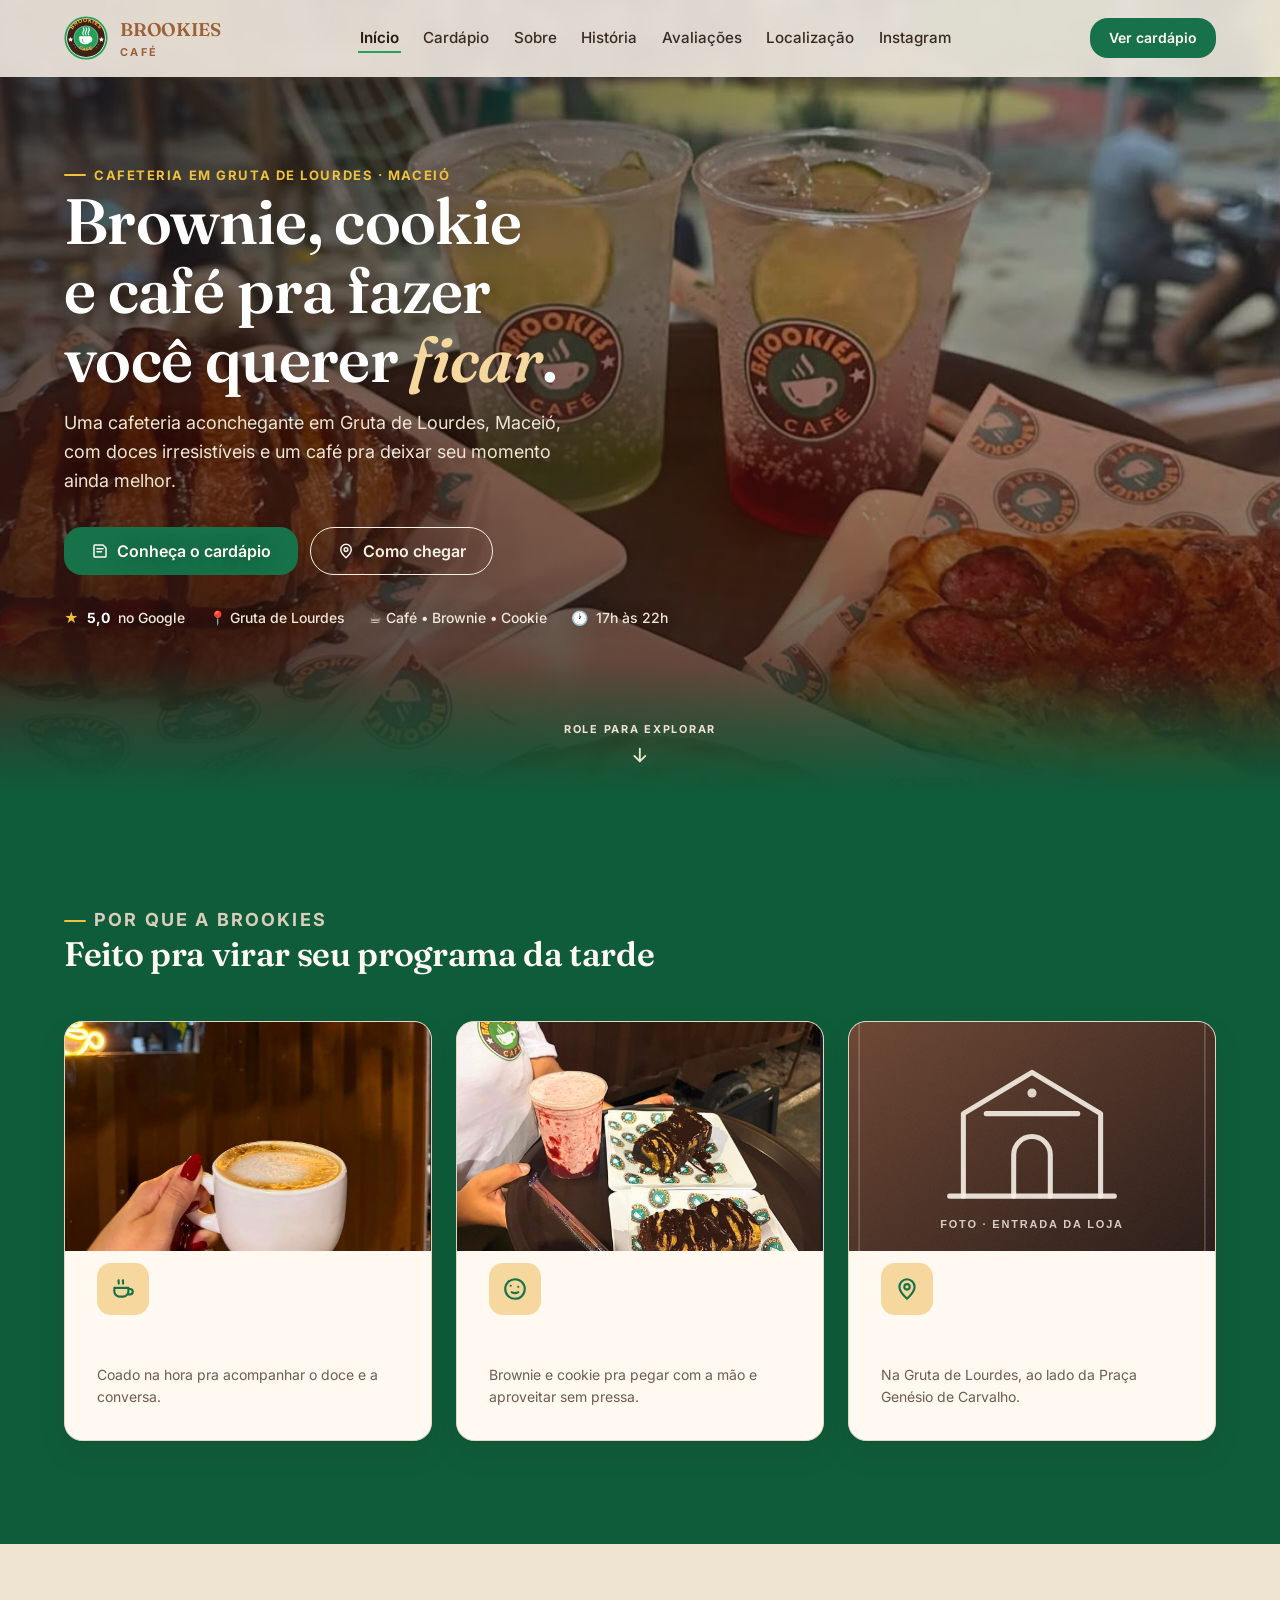
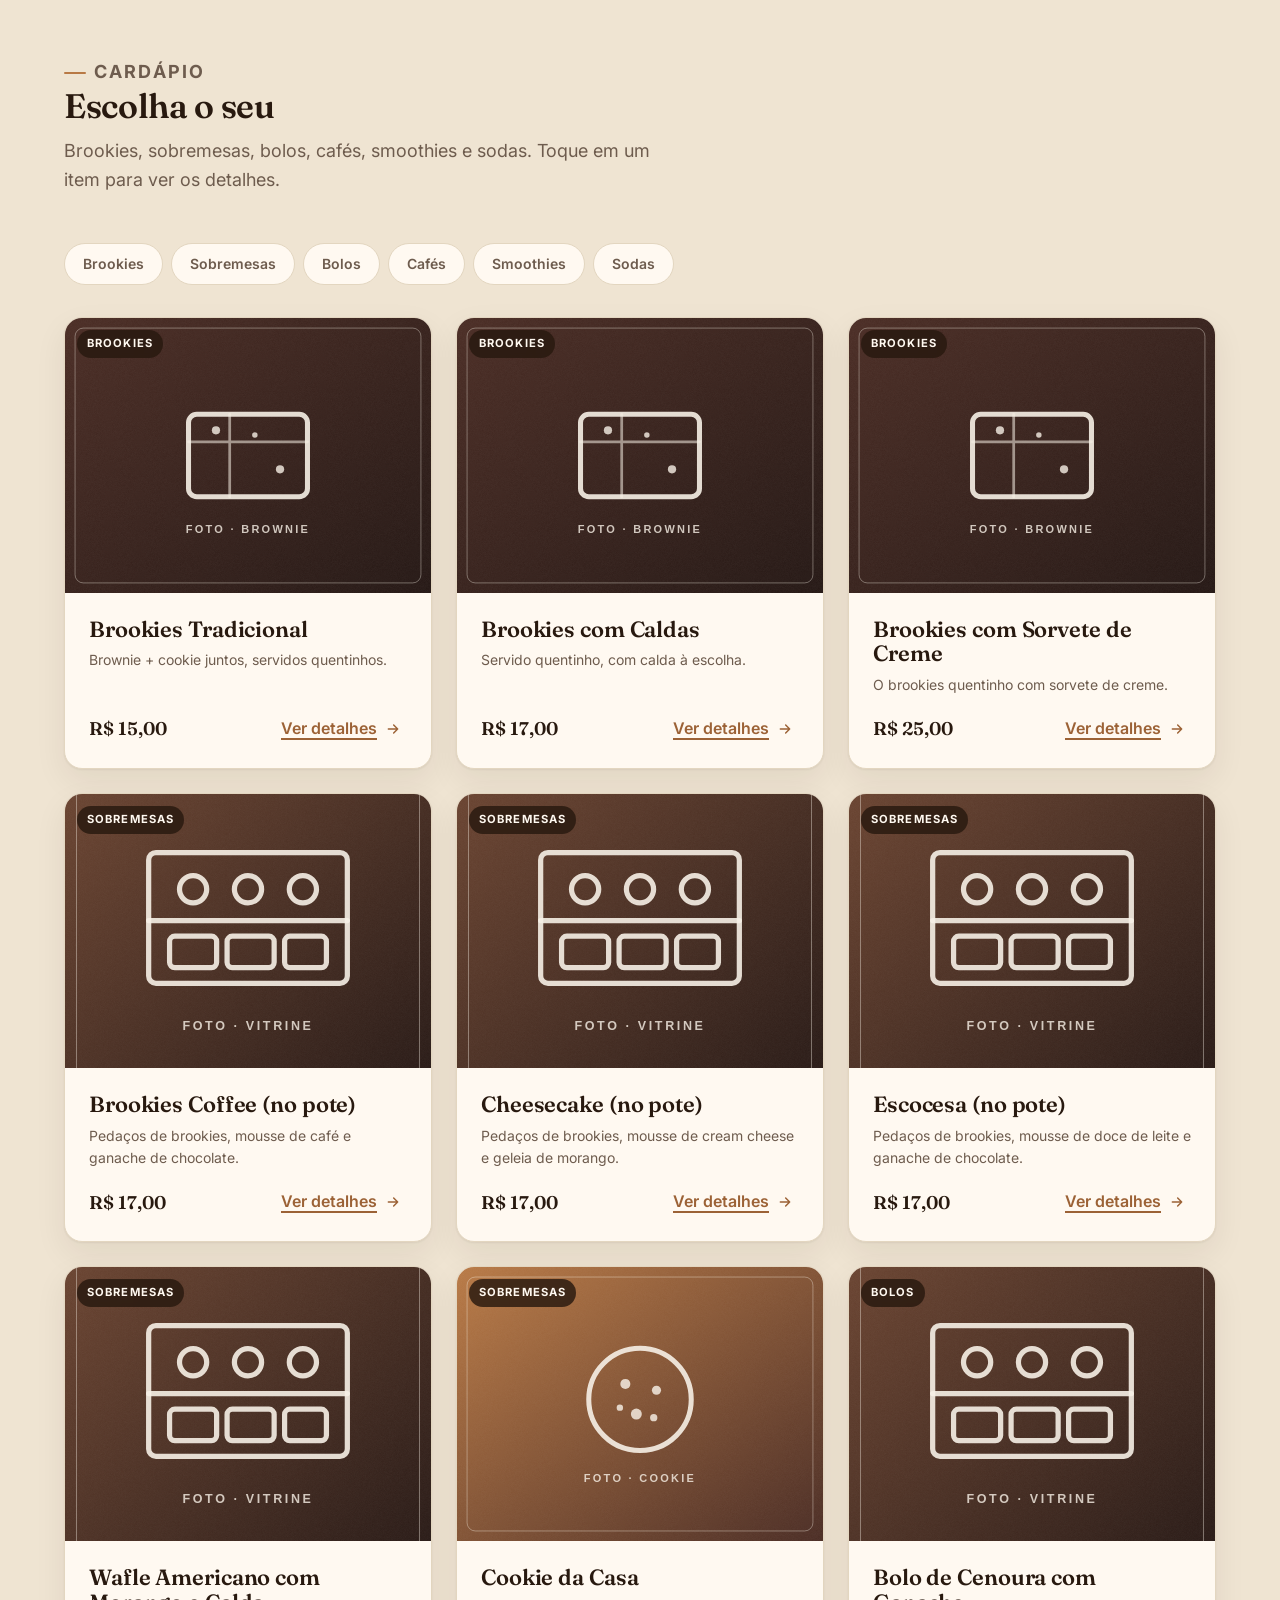
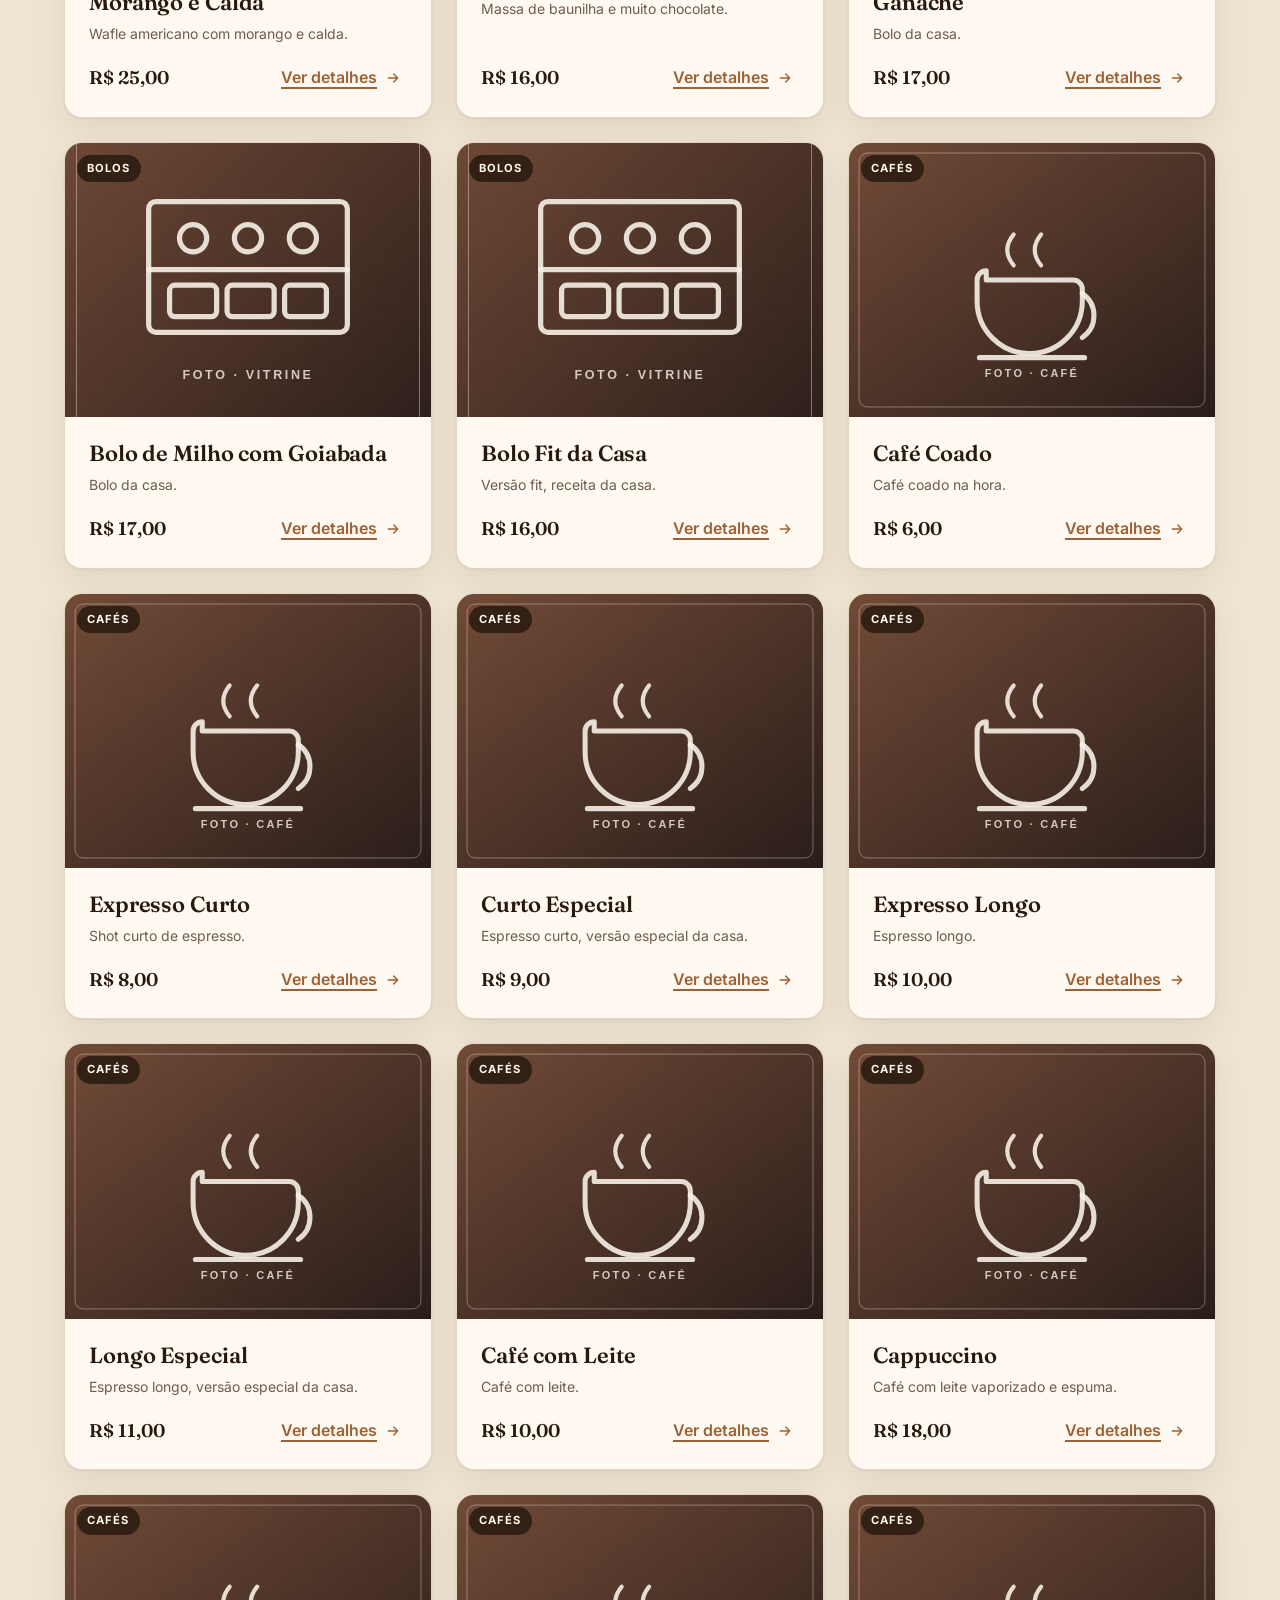
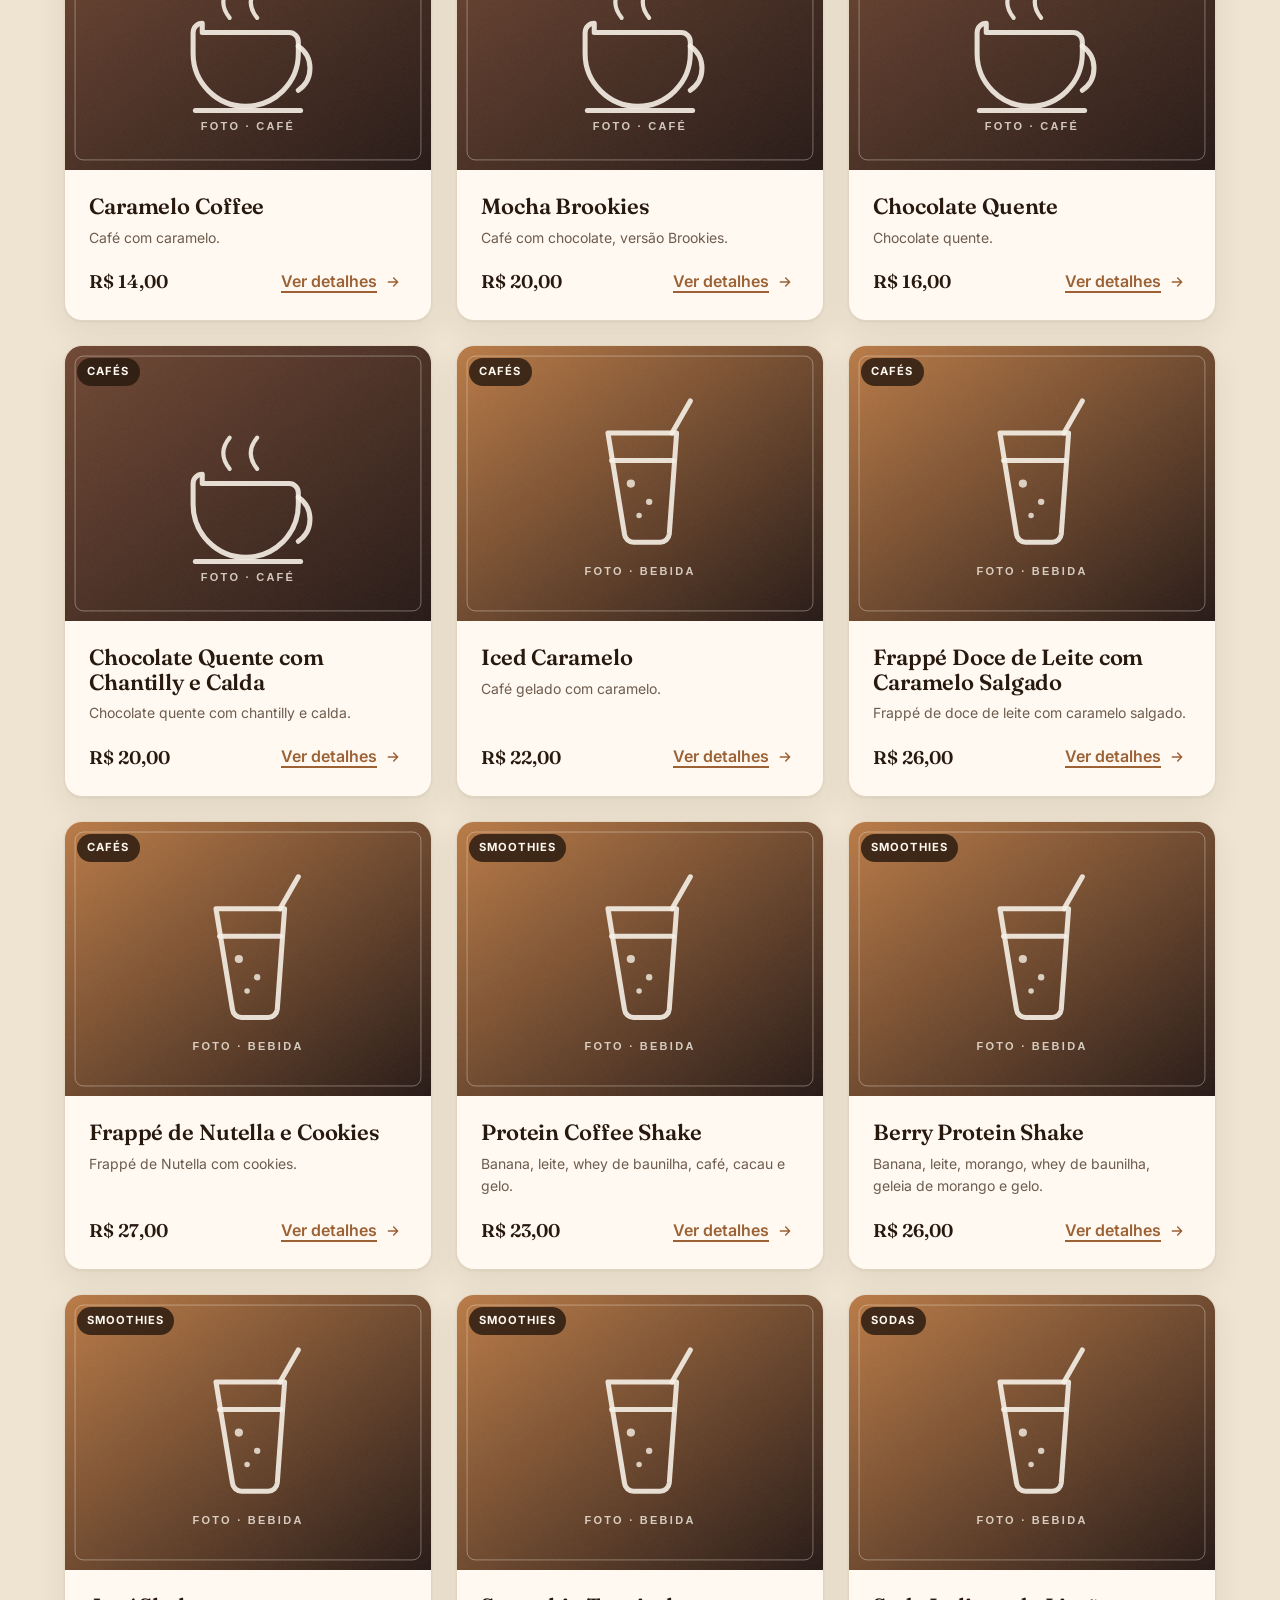
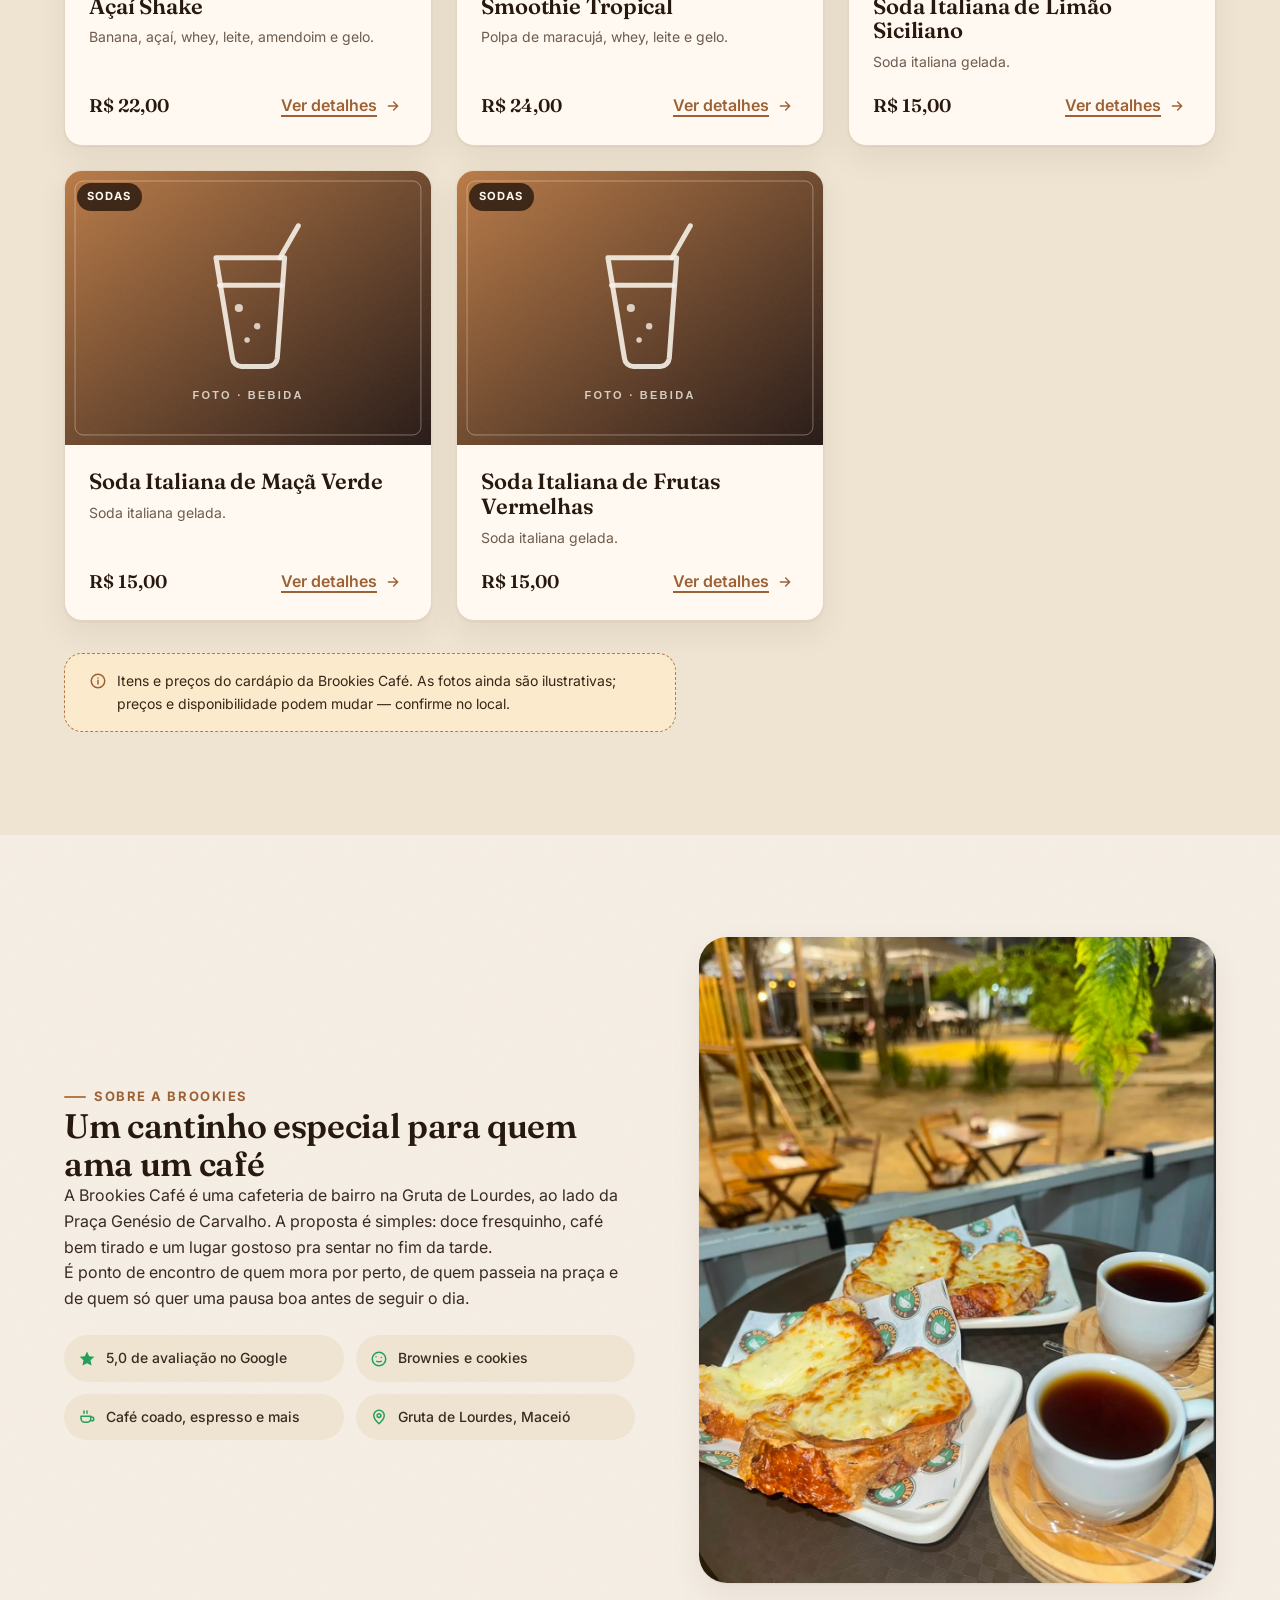
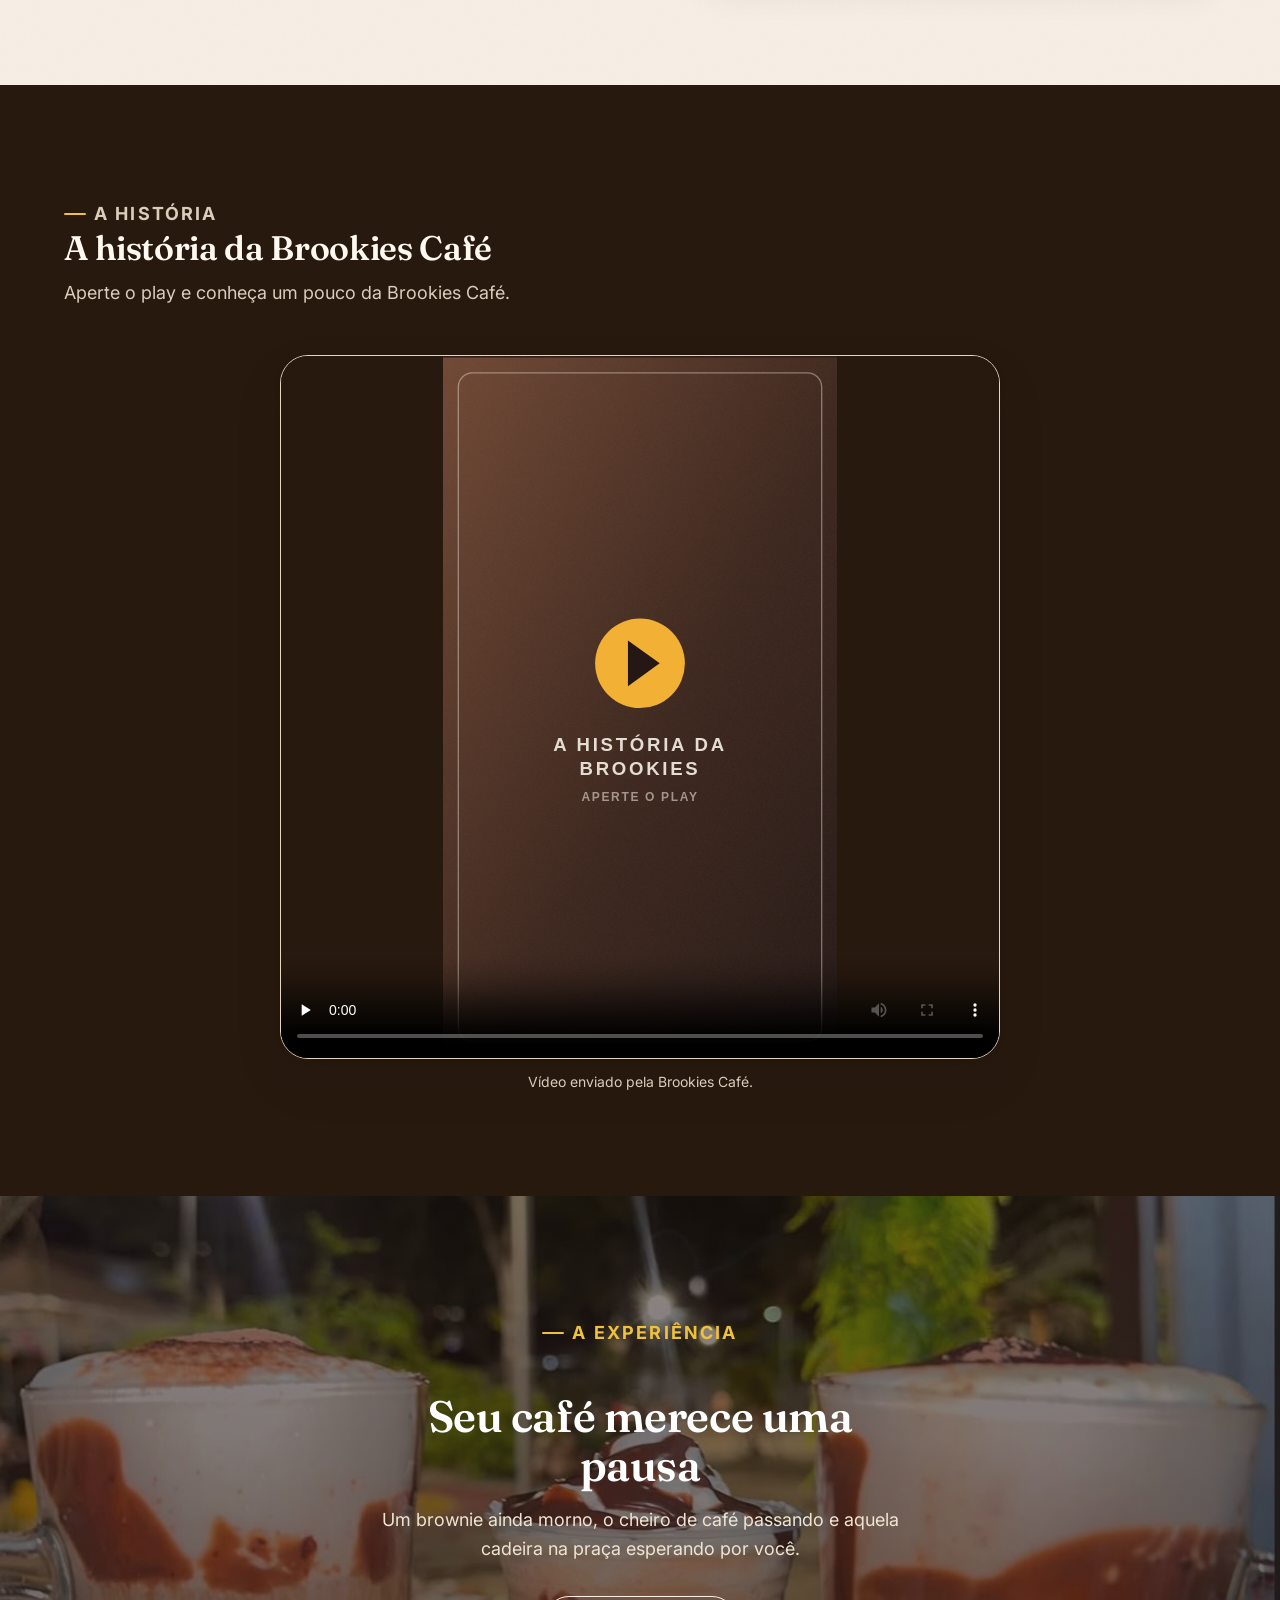
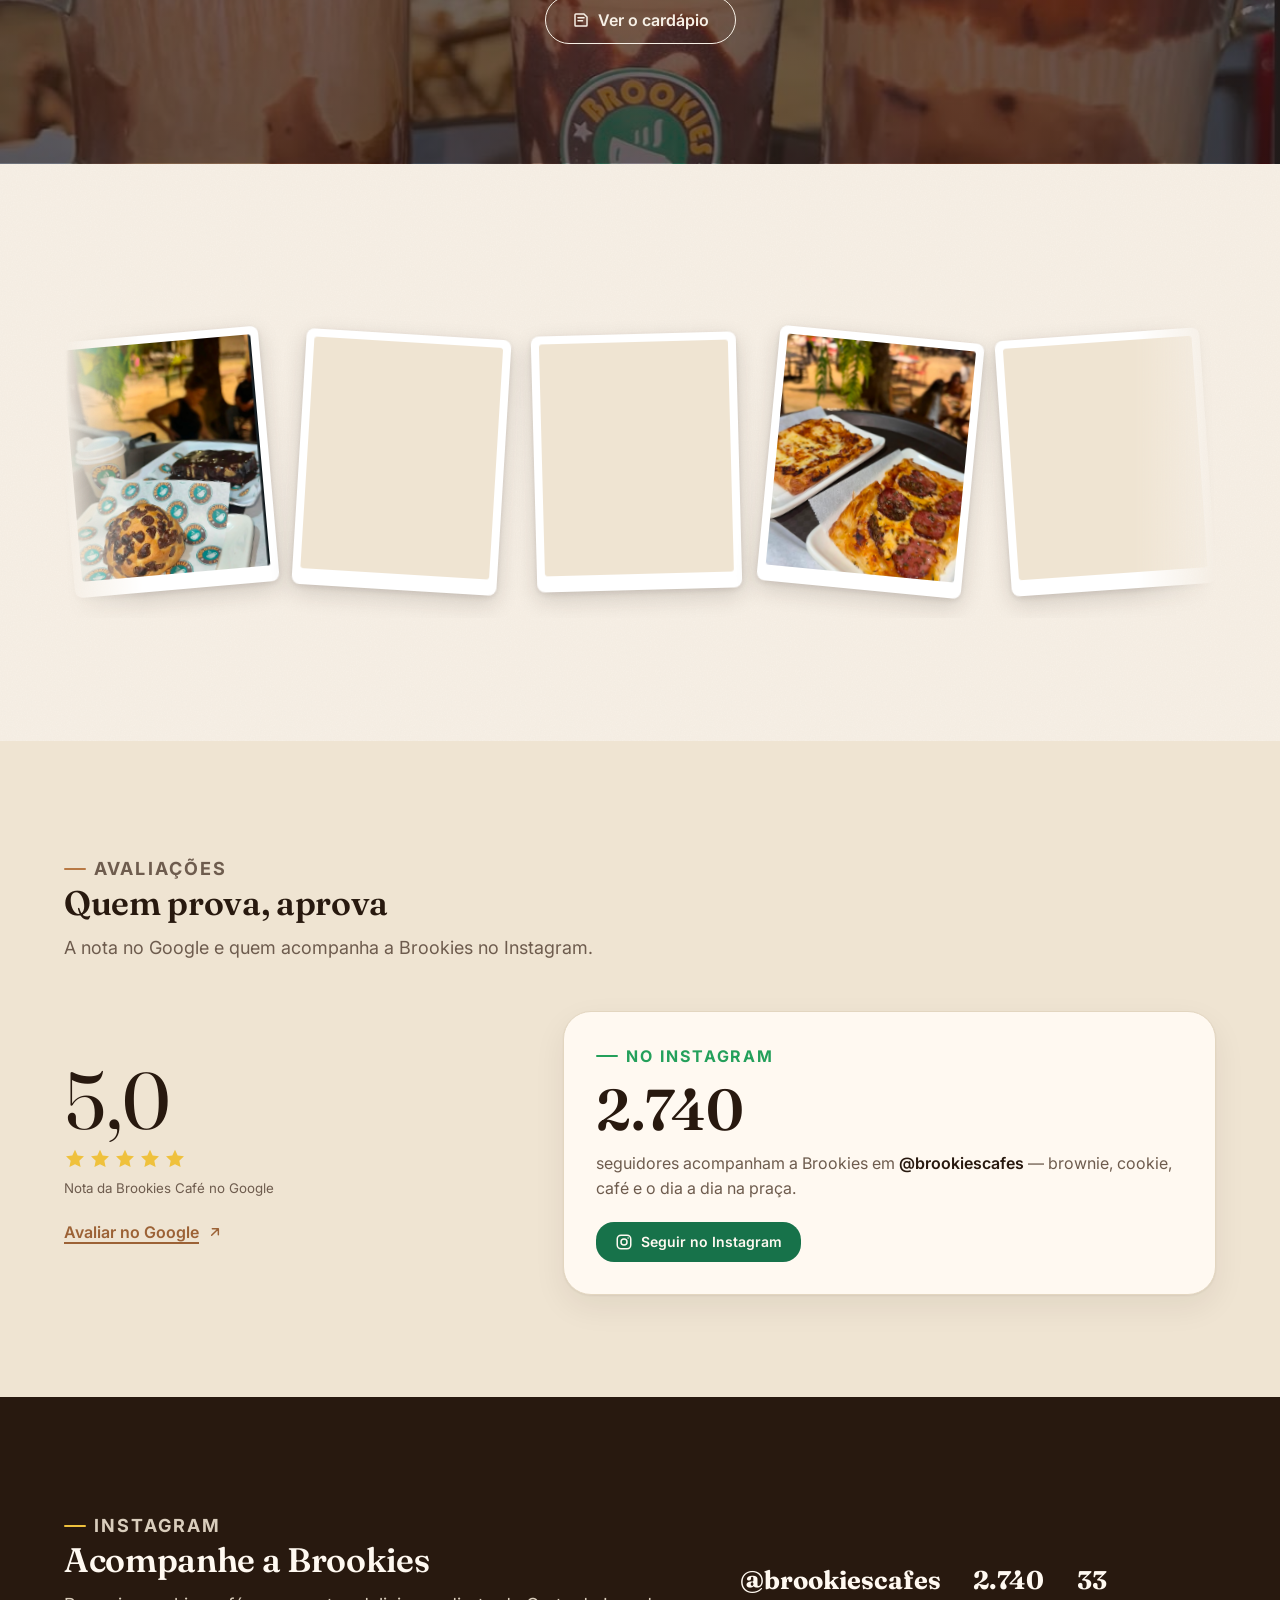
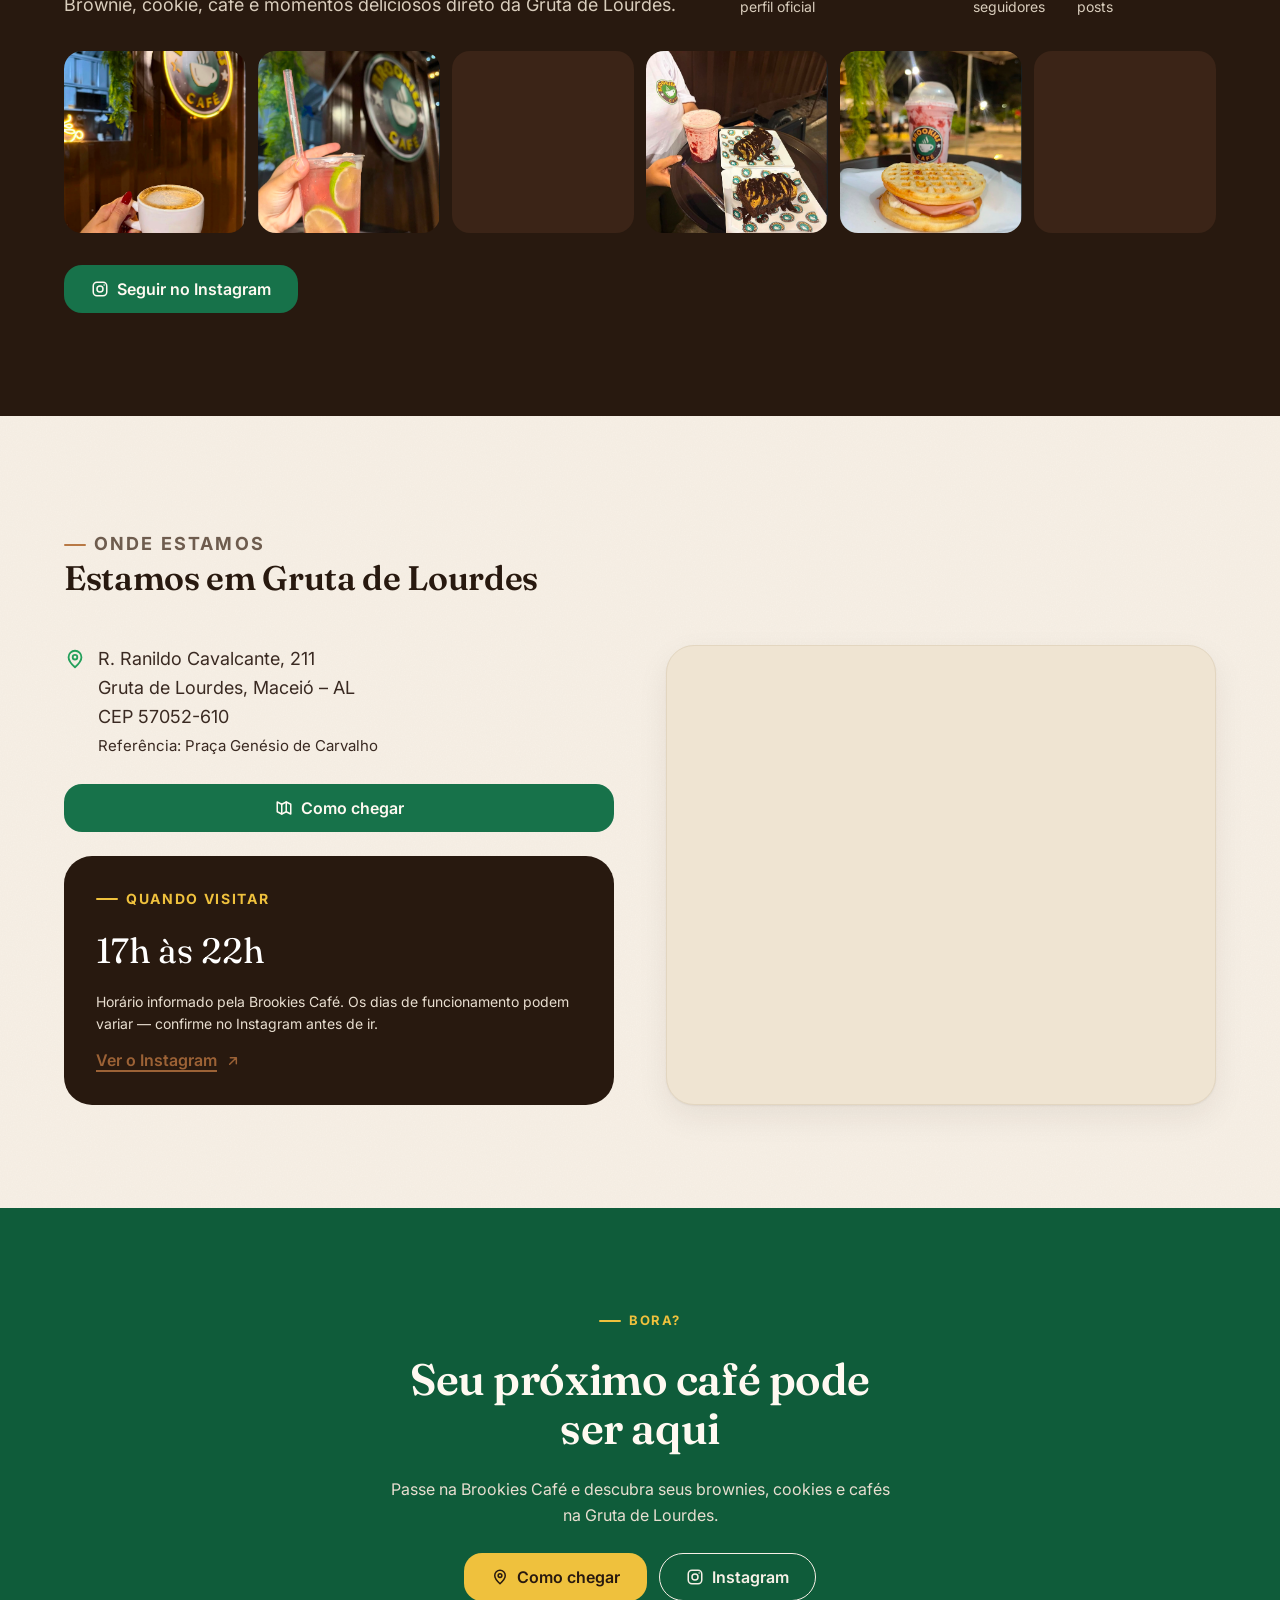
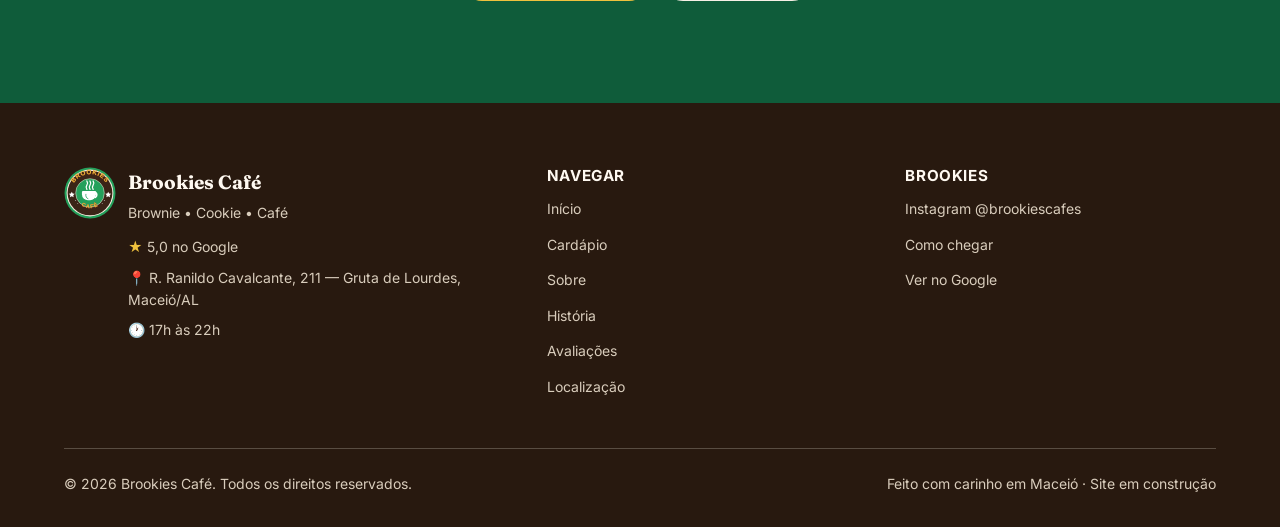
==== index.html @ 429ea9b0 "Site institucional da Brookies Café (one-page) Site estático em HTML/CSS/JS puro: hero em vídeo, car" ====
<!DOCTYPE html>
<html lang="pt-BR">
<head>
<meta charset="UTF-8">
<meta name="viewport" content="width=device-width, initial-scale=1">
<title>Brookies Café | Brownie, Cookie e Café em Maceió</title>
<meta name="description" content="Conheça a Brookies Café, em Gruta de Lourdes, Maceió. Brownies, cookies e cafés para deixar seu momento ainda mais especial.">
<meta name="theme-color" content="#F7F0E6">
<!-- TODO: ajustar canonical, og:image, twitter:image e as URLs do JSON-LD para o domínio final quando ele existir. -->
<link rel="canonical" href="https://brookiescafe.com.br/">
<link rel="icon" href="favicon.svg" type="image/svg+xml">
<link rel="apple-touch-icon" href="favicon.svg">

<meta property="og:type" content="business.business">
<meta property="og:title" content="Brookies Café | Brownie, Cookie e Café em Maceió">
<meta property="og:description" content="Uma cafeteria aconchegante em Gruta de Lourdes, Maceió. Brownies, cookies e cafés artesanais das 17h às 22h.">
<meta property="og:locale" content="pt_BR">
<meta property="og:image" content="assets/img/og.svg">
<meta name="twitter:card" content="summary_large_image">
<meta name="twitter:title" content="Brookies Café | Brownie, Cookie e Café em Maceió">
<meta name="twitter:description" content="Cafeteria aconchegante em Gruta de Lourdes, Maceió. Brownies, cookies e cafés das 17h às 22h.">
<meta name="twitter:image" content="assets/img/og.svg">

<link rel="preconnect" href="https://fonts.googleapis.com">
<link rel="preconnect" href="https://fonts.gstatic.com" crossorigin>
<link rel="stylesheet" href="https://fonts.googleapis.com/css2?family=Fraunces:ital,opsz,wght@0,9..144,400;0,9..144,500;0,9..144,600;1,9..144,500&family=Inter:wght@400;500;600;700&display=swap">
<link rel="preload" as="image" href="assets/img/fotos/foto-25.jpg" fetchpriority="high">
<link rel="stylesheet" href="assets/css/styles.css">

<script type="application/ld+json">
{
  "@context": "https://schema.org",
  "@type": "CafeOrCoffeeShop",
  "name": "Brookies Café",
  "description": "Cafeteria em Gruta de Lourdes, Maceió, especializada em brownies, cookies e café.",
  "image": "https://brookiescafe.com.br/assets/img/og.svg",
  "servesCuisine": ["Café", "Sobremesas", "Brownie", "Cookie"],
  "priceRange": "R$ 6–27",
  "address": {
    "@type": "PostalAddress",
    "streetAddress": "R. Ranildo Cavalcante, 211",
    "addressLocality": "Maceió",
    "addressRegion": "AL",
    "postalCode": "57052-610",
    "addressCountry": "BR"
  },
  "areaServed": "Gruta de Lourdes, Maceió - AL",
  "sameAs": ["https://www.instagram.com/brookiescafes/"],
  "hasMenu": "https://brookiescafe.com.br/#cardapio"
}
</script>

<script src="assets/js/data.js" defer></script>
<script src="assets/js/main.js" defer></script>
</head>
<body>
<a class="skip-link" href="#conteudo">Pular para o conteúdo</a>

<header class="site-header">
  <div class="container header-inner">
    <a class="brand" href="#inicio" aria-label="Brookies Café — início">
      <img src="assets/img/logo.svg" alt="" width="44" height="44">
      <span class="brand-text"><b>Brookies</b><span>Café</span></span>
    </a>

    <nav class="nav" id="primary-nav" aria-label="Navegação principal">
      <ul class="nav__list">
        <li><a class="nav__link is-active" href="#inicio">Início</a></li>
        <li><a class="nav__link" href="#cardapio">Cardápio</a></li>
        <li><a class="nav__link" href="#sobre">Sobre</a></li>
        <li><a class="nav__link" href="#historia">História</a></li>
        <li><a class="nav__link" href="#avaliacoes">Avaliações</a></li>
        <li><a class="nav__link" href="#localizacao">Localização</a></li>
        <li><a class="nav__link" href="https://www.instagram.com/brookiescafes/" target="_blank" rel="noopener" data-href="instagram">Instagram</a></li>
      </ul>
    </nav>

    <div class="header-actions">
      <a class="btn btn--primary btn--sm" href="#cardapio">Ver cardápio</a>
      <button class="nav-toggle" type="button" aria-expanded="false" aria-controls="primary-nav" aria-label="Abrir menu">
        <svg class="icon-open" viewBox="0 0 24 24" fill="none" stroke="currentColor" stroke-width="2.2" stroke-linecap="round" aria-hidden="true"><path d="M3 6h18M3 12h18M3 18h18"/></svg>
        <svg class="icon-close" viewBox="0 0 24 24" fill="none" stroke="currentColor" stroke-width="2.2" stroke-linecap="round" aria-hidden="true"><path d="M6 6l12 12M18 6L6 18"/></svg>
      </button>
    </div>
  </div>
</header>

<main id="conteudo">

  <!-- ================= HERO (vídeo de abertura) ================= -->
  <section class="hero" id="inicio" aria-labelledby="hero-title">
    <div class="hero__bg">
      <!-- Vídeo apenas decorativo. Poster/fallback = foto real; se o vídeo não tocar, fica o poster + o fundo do .hero__bg. -->
      <video class="hero__video" autoplay muted loop playsinline preload="metadata"
             poster="assets/img/fotos/foto-25.jpg" aria-hidden="true" tabindex="-1">
        <source src="assets/video/hero-brookies.mp4" type="video/mp4">
      </video>
      <div class="hero__overlay" aria-hidden="true"></div>
    </div>

    <div class="container hero__inner">
      <div class="hero__content">
        <p class="eyebrow reveal">Cafeteria em Gruta de Lourdes · Maceió</p>
        <h1 class="hero__title reveal" id="hero-title">Brownie, cookie e café pra fazer você querer <span class="u-serif-italic">ficar</span>.</h1>
        <p class="hero__lead reveal">Uma cafeteria aconchegante em Gruta de Lourdes, Maceió, com doces irresistíveis e um café pra deixar seu momento ainda melhor.</p>
        <div class="hero__cta reveal">
          <a class="btn btn--primary" href="#cardapio">
            <svg viewBox="0 0 24 24" fill="none" stroke="currentColor" stroke-width="2" stroke-linecap="round" stroke-linejoin="round" aria-hidden="true"><path d="M4 19V5a1 1 0 0 1 1-1h11l4 4v11a1 1 0 0 1-1 1H5a1 1 0 0 1-1-1Z"/><path d="M8 9h8M8 13h6"/></svg>
            Conheça o cardápio
          </a>
          <a class="btn btn--ghost-light" href="#localizacao" data-href="maps-dir">
            <svg viewBox="0 0 24 24" fill="none" stroke="currentColor" stroke-width="2" stroke-linecap="round" stroke-linejoin="round" aria-hidden="true"><path d="M12 21s-7-6.3-7-11a7 7 0 0 1 14 0c0 4.7-7 11-7 11Z"/><circle cx="12" cy="10" r="2.5"/></svg>
            Como chegar
          </a>
        </div>
        <ul class="facts reveal">
          <li><span class="star" aria-hidden="true">★</span> <b>5,0</b> no Google</li>
          <li>📍 Gruta de Lourdes</li>
          <li>☕ Café • Brownie • Cookie</li>
          <li>🕐 <span data-fill="horario">17h às 22h</span></li>
        </ul>
      </div>
    </div>

    <a class="hero__scroll" href="#por-que" aria-label="Rolar para explorar o site">
      <span>Role para explorar</span>
      <svg viewBox="0 0 24 24" fill="none" stroke="currentColor" stroke-width="2" stroke-linecap="round" stroke-linejoin="round" aria-hidden="true"><path d="M12 5v14M6 13l6 6 6-6"/></svg>
    </a>
  </section>

  <!-- ================= POR QUE A BROOKIES ================= -->
  <section class="section section--verde" id="por-que" aria-labelledby="porque-title">
    <div class="container">
      <div class="section-head">
        <p class="eyebrow">Por que a Brookies</p>
        <h2 id="porque-title">Feito pra virar seu programa da tarde</h2>
      </div>
      <ul class="feature-trio">
        <li class="feature-card reveal">
          <div class="feature-card__media">
            <img src="assets/img/fotos/foto-01.jpg" alt="Cappuccino recém-tirado da Brookies Café" width="1170" height="1534" loading="lazy" decoding="async" style="object-position: center 82%">
          </div>
          <span class="feature-card__icon" aria-hidden="true">
            <svg viewBox="0 0 24 24" fill="none" stroke="currentColor" stroke-width="2" stroke-linecap="round" stroke-linejoin="round"><path d="M4 11h13v3a5 5 0 0 1-5 5H9a5 5 0 0 1-5-5Z"/><path d="M17 12h1.5a2.5 2.5 0 0 1 0 5H17M8 4c-.5 1 .5 2 0 3M12 4c-.5 1 .5 2 0 3"/></svg>
          </span>
          <h3>Café fresquinho</h3>
          <p>Coado na hora pra acompanhar o doce e a conversa.</p>
        </li>
        <li class="feature-card reveal">
          <div class="feature-card__media">
            <img src="assets/img/fotos/foto-06.jpg" alt="Fatias de brownie com calda de chocolate da Brookies Café" width="1170" height="1556" loading="lazy" decoding="async">
          </div>
          <span class="feature-card__icon" aria-hidden="true">
            <svg viewBox="0 0 24 24" fill="none" stroke="currentColor" stroke-width="2" stroke-linecap="round" stroke-linejoin="round"><circle cx="12" cy="12" r="9"/><path d="M8 9h.01M15 10h.01M9 15c1 1 5 1 6 0"/></svg>
          </span>
          <h3>Doce artesanal</h3>
          <p>Brownie e cookie pra pegar com a mão e aproveitar sem pressa.</p>
        </li>
        <li class="feature-card reveal">
          <div class="feature-card__media">
            <!-- TROCAR pela foto real da entrada da loja quando o proprietário enviar -->
            <img src="assets/img/ph-entrada.svg" alt="Entrada da Brookies Café (foto a adicionar)" width="800" height="600" loading="lazy" decoding="async">
          </div>
          <span class="feature-card__icon" aria-hidden="true">
            <svg viewBox="0 0 24 24" fill="none" stroke="currentColor" stroke-width="2" stroke-linecap="round" stroke-linejoin="round"><path d="M12 21s-7-6.3-7-11a7 7 0 0 1 14 0c0 4.7-7 11-7 11Z"/><circle cx="12" cy="10" r="2.5"/></svg>
          </span>
          <h3>Do lado da praça</h3>
          <p>Na Gruta de Lourdes, ao lado da Praça Genésio de Carvalho.</p>
        </li>
      </ul>
    </div>
  </section>

  <!-- ================= CARDÁPIO ================= -->
  <section class="section section--tint" id="cardapio" aria-labelledby="cardapio-title">
    <div class="container">
      <div class="section-head">
        <p class="eyebrow">Cardápio</p>
        <h2 id="cardapio-title">Escolha o seu</h2>
        <p>Brookies, sobremesas, bolos, cafés, smoothies e sodas. Toque em um item para ver os detalhes.</p>
      </div>

      <div class="filters" role="group" aria-label="Filtrar cardápio por categoria">
        <button class="filter" type="button" data-filter="brookies" aria-pressed="false">Brookies</button>
        <button class="filter" type="button" data-filter="sobremesas" aria-pressed="false">Sobremesas</button>
        <button class="filter" type="button" data-filter="bolos" aria-pressed="false">Bolos</button>
        <button class="filter" type="button" data-filter="cafes" aria-pressed="false">Cafés</button>
        <button class="filter" type="button" data-filter="smoothies" aria-pressed="false">Smoothies</button>
        <button class="filter" type="button" data-filter="sodas" aria-pressed="false">Sodas</button>
      </div>

      <div class="card-grid" id="menu-grid"><!-- cards via JS --></div>
      <p class="menu-empty" id="menu-empty" hidden>Nenhum item nesta categoria por enquanto.</p>

      <p class="menu-note">
        <svg viewBox="0 0 24 24" fill="none" stroke="currentColor" stroke-width="2" stroke-linecap="round" aria-hidden="true"><circle cx="12" cy="12" r="9"/><path d="M12 11v5M12 8h.01"/></svg>
        <span>Itens e preços do cardápio da Brookies Café. As fotos ainda são ilustrativas; preços e disponibilidade podem mudar — confirme no local.</span>
      </p>
    </div>
  </section>

  <!-- ================= SOBRE ================= -->
  <section class="section" id="sobre" aria-labelledby="sobre-title">
    <div class="container about">
      <div class="about__text">
        <p class="eyebrow">Sobre a Brookies</p>
        <h2 id="sobre-title">Um cantinho especial para quem ama um café</h2>
        <p>A Brookies Café é uma cafeteria de bairro na Gruta de Lourdes, ao lado da Praça Genésio de Carvalho. A proposta é simples: doce fresquinho, café bem tirado e um lugar gostoso pra sentar no fim da tarde.</p>
        <p>É ponto de encontro de quem mora por perto, de quem passeia na praça e de quem só quer uma pausa boa antes de seguir o dia.</p>
        <ul class="about__highlights">
          <li>
            <svg viewBox="0 0 24 24" fill="currentColor" aria-hidden="true"><path d="M12 2l2.9 6.3 6.9.8-5.1 4.7 1.4 6.8L12 17.8 5.9 20.6l1.4-6.8L2.2 9.1l6.9-.8z"/></svg>
            5,0 de avaliação no Google
          </li>
          <li>
            <svg viewBox="0 0 24 24" fill="none" stroke="currentColor" stroke-width="2" stroke-linecap="round" stroke-linejoin="round" aria-hidden="true"><circle cx="12" cy="12" r="9"/><path d="M8 9h.01M15 10h.01M9 15c1 1 5 1 6 0"/></svg>
            Brownies e cookies
          </li>
          <li>
            <svg viewBox="0 0 24 24" fill="none" stroke="currentColor" stroke-width="2" stroke-linecap="round" stroke-linejoin="round" aria-hidden="true"><path d="M4 11h13v3a5 5 0 0 1-5 5H9a5 5 0 0 1-5-5Z"/><path d="M17 12h1.5a2.5 2.5 0 0 1 0 5H17M8 4c-.5 1 .5 2 0 3M12 4c-.5 1 .5 2 0 3"/></svg>
            Café coado, espresso e mais
          </li>
          <li>
            <svg viewBox="0 0 24 24" fill="none" stroke="currentColor" stroke-width="2" stroke-linecap="round" stroke-linejoin="round" aria-hidden="true"><path d="M12 21s-7-6.3-7-11a7 7 0 0 1 14 0c0 4.7-7 11-7 11Z"/><circle cx="12" cy="10" r="2.5"/></svg>
            Gruta de Lourdes, Maceió
          </li>
        </ul>
      </div>
      <figure class="about__media">
        <img src="assets/img/fotos/foto-18.jpg" alt="Toasts de queijo e cafés na Brookies Café, com a área ao ar livre da Praça Genésio de Carvalho ao fundo" width="1160" height="1600" loading="lazy" decoding="async">
      </figure>
    </div>
  </section>

  <!-- ================= HISTÓRIA ================= -->
  <section class="section section--dark" id="historia" aria-labelledby="historia-title">
    <div class="container">
      <div class="section-head">
        <p class="eyebrow">A história</p>
        <h2 id="historia-title">A história da Brookies Café</h2>
        <p>Aperte o play e conheça um pouco da Brookies Café.</p>
      </div>
      <figure class="video-figure reveal">
        <div class="video-embed">
          <video controls preload="none" playsinline poster="assets/img/ph-historia.svg">
            <source src="assets/video/historia-brookies.mp4" type="video/mp4">
            <p>Seu navegador não consegue reproduzir este vídeo.
              <a href="assets/video/historia-brookies.mp4">Baixe o arquivo</a>.</p>
          </video>
        </div>
        <figcaption>Vídeo enviado pela Brookies Café.</figcaption>
      </figure>
    </div>
  </section>

  <!-- ================= EXPERIÊNCIA ================= -->
  <section id="experiencia" aria-labelledby="exp-title">
    <!-- Faixa full-bleed: foto real da Brookies. Manter o gradiente de overlay >= 45% para o texto branco ler bem. -->
    <div class="fullbleed-band" style="background-image: linear-gradient(180deg, rgba(36,23,20,.5), rgba(36,23,20,.68)), url('assets/img/fotos/foto-05.jpg')">
      <div class="container fullbleed-band__inner">
        <p class="eyebrow">A experiência</p>
        <h2 id="exp-title">Seu café merece uma pausa</h2>
        <p>Um brownie ainda morno, o cheiro de café passando e aquela cadeira na praça esperando por você.</p>
        <a class="btn btn--ghost-light" href="#cardapio">
          <svg viewBox="0 0 24 24" fill="none" stroke="currentColor" stroke-width="2" stroke-linecap="round" stroke-linejoin="round" aria-hidden="true"><path d="M4 19V5a1 1 0 0 1 1-1h11l4 4v11a1 1 0 0 1-1 1H5a1 1 0 0 1-1-1Z"/><path d="M8 9h8M8 13h6"/></svg>
          Ver o cardápio
        </a>
      </div>
    </div>
    <div class="section container">
      <!-- Galeria "fotos espalhadas": faixa em rolagem contínua (marquee) no desktop/tablet.
           No mobile e com prefers-reduced-motion vira tira horizontal com swipe manual.
           O 2º <ul> (cópia decorativa, aria-hidden) é injetado por main.js p/ o loop sem emenda. -->
      <div class="scatter-marquee">
        <div class="scatter-marquee__track">
          <ul class="scatter-gallery" aria-label="Fotos da Brookies Café">
            <li class="scatter-gallery__item" style="--rot:-5deg">
              <img src="assets/img/fotos/foto-12.jpg" alt="Pão com gotas de chocolate, brownie com calda e café da Brookies Café ao entardecer" width="1170" height="1487" loading="lazy" decoding="async">
            </li>
            <li class="scatter-gallery__item" style="--rot:3.5deg">
              <img src="assets/img/fotos/foto-15.jpg" alt="Croissant de frango com catupiry e coxinha crocante da Brookies Café" width="1140" height="1550" loading="lazy" decoding="async">
            </li>
            <li class="scatter-gallery__item" style="--rot:-1.5deg">
              <img src="assets/img/fotos/foto-24.jpg" alt="Waffle recheado, pizza croissant e sodas italianas na mesa da Brookies Café" width="1170" height="1531" loading="lazy" decoding="async">
            </li>
            <li class="scatter-gallery__item" style="--rot:5.5deg">
              <img src="assets/img/fotos/foto-08.jpg" alt="Pães salgados no balcão da Brookies Café, com a praça ao fundo" width="1170" height="1157" loading="lazy" decoding="async">
            </li>
            <li class="scatter-gallery__item" style="--rot:-4deg">
              <img src="assets/img/fotos/foto-13.jpg" alt="Waffle de presunto e queijo com milkshake de morango da Brookies Café" width="1170" height="1522" loading="lazy" decoding="async">
            </li>
            <li class="scatter-gallery__item" style="--rot:4.5deg">
              <img src="assets/img/fotos/foto-02.jpg" alt="Toasts caprese e café dalgona da Brookies Café" width="1170" height="1544" loading="lazy" decoding="async">
            </li>
            <li class="scatter-gallery__item" style="--rot:-3deg">
              <img src="assets/img/fotos/foto-09.jpg" alt="Croissant com calda de chocolate da Brookies Café, com a praça decorada ao fundo" width="1170" height="1529" loading="lazy" decoding="async">
            </li>
            <li class="scatter-gallery__item" style="--rot:2deg">
              <img src="assets/img/fotos/foto-22.jpg" alt="Croissants e milkshakes da Brookies Café numa mesa da praça à noite" width="1170" height="1541" loading="lazy" decoding="async">
            </li>
          </ul>
        </div>
      </div>
    </div>
  </section>

  <!-- ================= AVALIAÇÕES ================= -->
  <section class="section section--tint" id="avaliacoes" aria-labelledby="aval-title">
    <div class="container">
      <div class="section-head">
        <p class="eyebrow">Avaliações</p>
        <h2 id="aval-title">Quem prova, aprova</h2>
        <p>A nota no Google e quem acompanha a Brookies no Instagram.</p>
      </div>
      <div class="reviews">
        <div class="rating-big reveal">
          <span class="num" data-fill="rating">5,0</span>
          <span class="stars" aria-label="5 de 5 estrelas">
            <svg viewBox="0 0 24 24" fill="currentColor" aria-hidden="true"><path d="M12 2l2.9 6.3 6.9.8-5.1 4.7 1.4 6.8L12 17.8 5.9 20.6l1.4-6.8L2.2 9.1l6.9-.8z"/></svg>
            <svg viewBox="0 0 24 24" fill="currentColor" aria-hidden="true"><path d="M12 2l2.9 6.3 6.9.8-5.1 4.7 1.4 6.8L12 17.8 5.9 20.6l1.4-6.8L2.2 9.1l6.9-.8z"/></svg>
            <svg viewBox="0 0 24 24" fill="currentColor" aria-hidden="true"><path d="M12 2l2.9 6.3 6.9.8-5.1 4.7 1.4 6.8L12 17.8 5.9 20.6l1.4-6.8L2.2 9.1l6.9-.8z"/></svg>
            <svg viewBox="0 0 24 24" fill="currentColor" aria-hidden="true"><path d="M12 2l2.9 6.3 6.9.8-5.1 4.7 1.4 6.8L12 17.8 5.9 20.6l1.4-6.8L2.2 9.1l6.9-.8z"/></svg>
            <svg viewBox="0 0 24 24" fill="currentColor" aria-hidden="true"><path d="M12 2l2.9 6.3 6.9.8-5.1 4.7 1.4 6.8L12 17.8 5.9 20.6l1.4-6.8L2.2 9.1l6.9-.8z"/></svg>
          </span>
          <small>Nota da Brookies Café no Google</small>
          <a class="btn-link" href="#localizacao" data-href="maps-search" target="_blank" rel="noopener"><span>Avaliar no Google</span>
            <svg viewBox="0 0 24 24" fill="none" stroke="currentColor" stroke-width="2.2" stroke-linecap="round" stroke-linejoin="round" aria-hidden="true"><path d="M7 17 17 7M8 7h9v9"/></svg>
          </a>
        </div>

        <div class="proof-card reveal">
          <p class="eyebrow">No Instagram</p>
          <span class="proof-card__num" data-fill="ig-seguidores">2.740</span>
          <p>seguidores acompanham a Brookies em <b data-fill="ig-user">@brookiescafes</b> — brownie, cookie, café e o dia a dia na praça.</p>
          <a class="btn btn--primary btn--sm" href="https://www.instagram.com/brookiescafes/" target="_blank" rel="noopener" data-href="instagram">
            <svg viewBox="0 0 24 24" fill="none" stroke="currentColor" stroke-width="2" stroke-linecap="round" aria-hidden="true"><rect x="3" y="3" width="18" height="18" rx="5"/><circle cx="12" cy="12" r="4"/><path d="M17.5 6.5h.01"/></svg>
            Seguir no Instagram
          </a>
        </div>
      </div>
    </div>
  </section>

  <!-- ================= INSTAGRAM ================= -->
  <section class="section section--dark" id="instagram" aria-labelledby="ig-title">
    <div class="container">
      <div class="ig-head">
        <div class="section-head" style="margin-bottom:0">
          <p class="eyebrow">Instagram</p>
          <h2 id="ig-title">Acompanhe a Brookies</h2>
          <p>Brownie, cookie, café e momentos deliciosos direto da Gruta de Lourdes.</p>
        </div>
        <div class="ig-stats">
          <div><b data-fill="ig-user">@brookiescafes</b><span>perfil oficial</span></div>
          <div><b data-fill="ig-seguidores">2.740</b><span>seguidores</span></div>
          <div><b data-fill="ig-posts">33</b><span>posts</span></div>
        </div>
      </div>

      <div class="ig-grid" id="ig-grid"><!-- tiles via JS --></div>

      <p style="margin-top:var(--space-6)">
        <a class="btn btn--primary" href="https://www.instagram.com/brookiescafes/" target="_blank" rel="noopener" data-href="instagram">
          <svg viewBox="0 0 24 24" fill="none" stroke="currentColor" stroke-width="2" stroke-linecap="round" aria-hidden="true"><rect x="3" y="3" width="18" height="18" rx="5"/><circle cx="12" cy="12" r="4"/><path d="M17.5 6.5h.01"/></svg>
          Seguir no Instagram
        </a>
      </p>
    </div>
  </section>

  <!-- ================= LOCALIZAÇÃO ================= -->
  <section class="section" id="localizacao" aria-labelledby="loc-title">
    <div class="container">
      <div class="section-head">
        <p class="eyebrow">Onde estamos</p>
        <h2 id="loc-title">Estamos em Gruta de Lourdes</h2>
      </div>
      <div class="location">
        <div class="location__info">
          <div class="address-line">
            <svg viewBox="0 0 24 24" fill="none" stroke="currentColor" stroke-width="2" stroke-linecap="round" stroke-linejoin="round" aria-hidden="true"><path d="M12 21s-7-6.3-7-11a7 7 0 0 1 14 0c0 4.7-7 11-7 11Z"/><circle cx="12" cy="10" r="2.5"/></svg>
            <p>R. Ranildo Cavalcante, 211<br>Gruta de Lourdes, Maceió – AL<br>CEP 57052-610<br><small>Referência: Praça Genésio de Carvalho</small></p>
          </div>
          <a class="btn btn--primary" href="#" data-href="maps-dir" target="_blank" rel="noopener">
            <svg viewBox="0 0 24 24" fill="none" stroke="currentColor" stroke-width="2" stroke-linecap="round" stroke-linejoin="round" aria-hidden="true"><path d="M9 20 3 17V4l6 3 6-3 6 3v13l-6-3-6 3Z"/><path d="M9 7v13M15 4v13"/></svg>
            Como chegar
          </a>

          <div class="hours-card">
            <p class="eyebrow">Quando visitar</p>
            <span class="big" data-fill="horario">17h às 22h</span>
            <p>Horário informado pela Brookies Café. Os dias de funcionamento podem variar — confirme no Instagram antes de ir.</p>
            <a class="btn-link" href="https://www.instagram.com/brookiescafes/" target="_blank" rel="noopener" data-href="instagram"><span>Ver o Instagram</span>
              <svg viewBox="0 0 24 24" fill="none" stroke="currentColor" stroke-width="2.2" stroke-linecap="round" stroke-linejoin="round" aria-hidden="true"><path d="M7 17 17 7M8 7h9v9"/></svg>
            </a>
          </div>
        </div>
        <div class="map-frame">
          <noscript><p style="padding:16px">Ative o JavaScript para ver o mapa, ou use o botão “Como chegar”.</p></noscript>
        </div>
      </div>
    </div>
  </section>

  <!-- ================= CTA FINAL ================= -->
  <section class="section section--verde final-cta" aria-labelledby="cta-title">
    <div class="container inner">
      <p class="eyebrow">Bora?</p>
      <h2 id="cta-title">Seu próximo café pode ser aqui</h2>
      <p>Passe na Brookies Café e descubra seus brownies, cookies e cafés na Gruta de Lourdes.</p>
      <div class="btn-row">
        <a class="btn btn--primary" href="#" data-href="maps-dir" target="_blank" rel="noopener">
          <svg viewBox="0 0 24 24" fill="none" stroke="currentColor" stroke-width="2" stroke-linecap="round" stroke-linejoin="round" aria-hidden="true"><path d="M12 21s-7-6.3-7-11a7 7 0 0 1 14 0c0 4.7-7 11-7 11Z"/><circle cx="12" cy="10" r="2.5"/></svg>
          Como chegar
        </a>
        <a class="btn btn--ghost-light" href="https://www.instagram.com/brookiescafes/" target="_blank" rel="noopener" data-href="instagram">
          <svg viewBox="0 0 24 24" fill="none" stroke="currentColor" stroke-width="2" stroke-linecap="round" aria-hidden="true"><rect x="3" y="3" width="18" height="18" rx="5"/><circle cx="12" cy="12" r="4"/><path d="M17.5 6.5h.01"/></svg>
          Instagram
        </a>
      </div>
    </div>
  </section>

</main>

<footer class="site-footer">
  <div class="container">
    <div class="footer-top">
      <div class="footer-brand">
        <img src="assets/img/logo.svg" alt="" width="52" height="52">
        <div>
          <b>Brookies Café</b>
          <p>Brownie • Cookie • Café</p>
          <div class="footer-meta" style="margin-top:12px">
            <span><span class="star" aria-hidden="true">★</span> 5,0 no Google</span>
            <span>📍 R. Ranildo Cavalcante, 211 — Gruta de Lourdes, Maceió/AL</span>
            <span>🕐 <span data-fill="horario">17h às 22h</span></span>
          </div>
        </div>
      </div>
      <div class="footer-col">
        <h4>Navegar</h4>
        <ul>
          <li><a href="#inicio">Início</a></li>
          <li><a href="#cardapio">Cardápio</a></li>
          <li><a href="#sobre">Sobre</a></li>
          <li><a href="#historia">História</a></li>
          <li><a href="#avaliacoes">Avaliações</a></li>
          <li><a href="#localizacao">Localização</a></li>
        </ul>
      </div>
      <div class="footer-col">
        <h4>Brookies</h4>
        <ul>
          <li><a href="https://www.instagram.com/brookiescafes/" target="_blank" rel="noopener" data-href="instagram">Instagram <span data-fill="ig-user">@brookiescafes</span></a></li>
          <li><a href="#" data-href="maps-dir" target="_blank" rel="noopener">Como chegar</a></li>
          <li><a href="#" data-href="maps-search" target="_blank" rel="noopener">Ver no Google</a></li>
        </ul>
      </div>
    </div>
    <div class="footer-bottom">
      <span>© <span id="ano">2026</span> Brookies Café. Todos os direitos reservados.</span>
      <span>Feito com carinho em Maceió · Site em construção</span>
    </div>
  </div>
</footer>

<!-- ================= MODAL DE PRODUTO ================= -->
<div class="modal" id="product-modal" role="dialog" aria-modal="true" aria-labelledby="modal-title" hidden>
  <div class="modal__backdrop" data-close-modal></div>
  <div class="modal__panel">
    <button class="modal__close" type="button" data-close-modal aria-label="Fechar">
      <svg viewBox="0 0 24 24" fill="none" stroke="currentColor" stroke-width="2.2" stroke-linecap="round" aria-hidden="true"><path d="M6 6l12 12M18 6L6 18"/></svg>
    </button>
    <div class="modal__media"><!-- img via JS --></div>
    <div class="modal__body">
      <span class="modal__cat"></span>
      <h3 class="modal__title" id="modal-title"></h3>
      <p class="modal__desc"></p>
      <span class="price modal__price"></span>
      <p class="review-card__note">Foto ilustrativa. Preços e disponibilidade podem mudar; confirme no local.</p>
    </div>
  </div>
</div>

<!-- ================= VOLTAR AO TOPO ================= -->
<button type="button" class="to-top" aria-label="Voltar ao topo">
  <svg viewBox="0 0 24 24" fill="none" stroke="currentColor" stroke-width="2.4" stroke-linecap="round" stroke-linejoin="round" aria-hidden="true"><path d="M12 19V6M6 12l6-6 6 6"/></svg>
</button>

<!-- ================= BARRA CTA MOBILE ================= -->
<div class="mobile-bar" aria-label="Ações rápidas">
  <a class="btn btn--primary" href="#cardapio">Ver cardápio</a>
  <a class="btn btn--ghost" href="#" data-href="maps-dir" target="_blank" rel="noopener">Como chegar</a>
</div>

</body>
</html>
---- assets/css/styles.css ----
/* =========================================================================
   Brookies Café — styles.css
   HTML/CSS/JS puro. Tokens e regras seguem specs/design.md (revisão 2).
   Índice:
   01 Reset e base        06 Header / navegação      11 Avaliações
   02 Tokens (:root)      07 Hero                    12 Instagram
   03 Tipografia          08 Produtos / cards        13 Localização / horário
   04 Layout utilitário   09 Cardápio + filtros      14 CTA final / footer
   05 Botões              10 Sobre / experiência     15 Modal / mobile bar / motion
   ========================================================================= */

/* 01 ---------------------------------------------------------------- Reset */
*, *::before, *::after { box-sizing: border-box; }
* { margin: 0; }
html { -webkit-text-size-adjust: 100%; scroll-behavior: smooth; }
body {
  font-family: var(--ff-body);
  font-size: var(--fs-body);
  line-height: 1.6;
  color: var(--cor-texto);
  background-color: var(--cor-fundo);
  background-image: url("data:image/svg+xml,%3Csvg xmlns='http://www.w3.org/2000/svg' width='140' height='140'%3E%3Cfilter id='n'%3E%3CfeTurbulence type='fractalNoise' baseFrequency='0.8' numOctaves='2' stitchTiles='stitch'/%3E%3CfeColorMatrix values='0 0 0 0 0.14 0 0 0 0 0.09 0 0 0 0 0.07 0 0 0 0.03 0'/%3E%3C/filter%3E%3Crect width='140' height='140' filter='url(%23n)'/%3E%3C/svg%3E");
  -webkit-font-smoothing: antialiased;
  text-rendering: optimizeLegibility;
  overflow-x: hidden;
}
img, svg, iframe { display: block; max-width: 100%; }
img { height: auto; }
a { color: var(--cor-caramelo-escuro); text-underline-offset: 3px; }
a:hover { color: var(--cor-chocolate); }
button { font: inherit; color: inherit; cursor: pointer; background: none; border: 0; }
input, select, textarea { font: inherit; }
:focus-visible { outline: 2px solid var(--cor-chocolate); outline-offset: 3px; border-radius: 4px; }
[hidden] { display: none !important; }

/* 02 --------------------------------------------------------------- Tokens */
:root {
  /* base */
  --cor-fundo: #F7F0E6;
  --cor-fundo-clara: #FFF9F1;
  --cor-fundo-torrada: #EFE4D2;
  --cor-chocolate: #28190F;   /* marrom quase-preto, quente (aro marrom do logo) */
  --cor-cafe: #3B2417;        /* marrom médio do aro do logo — superfícies escuras 2ª, gradientes */
  --cor-texto: #3A2A22;
  --cor-texto-suave: #6E5C4E;
  --cor-texto-inverso: #F7F0E6;
  --cor-borda: #E3D6C0;
  --cor-borda-inversa: rgba(247, 240, 230, .24);
  /* acentos de marca — re-amostrados do logo oficial (2026-09-08) */
  --cor-verde: #24A05B;         /* verde do emblema — ícones, filetes, realces >= 18px/bold */
  --cor-verde-escuro: #17724A;  /* fundo do botão primário (contraste AA em texto claro) */
  --cor-verde-fundo: #0F5C3A;   /* verde profundo — fundo de seção com texto claro */
  --cor-ouro: #EFC13D;          /* dourado do logo (mais amarelo, menos laranja) */
  --cor-ouro-suave: #F6D89E;
  --cor-caramelo: #B87945;      /* acento quente / contorno alaranjado do logo */
  --cor-caramelo-escuro: #9C6236;

  /* tipografia */
  --ff-title: "Fraunces", "Playfair Display", Georgia, "Times New Roman", serif;
  --ff-body: "Inter", system-ui, -apple-system, "Segoe UI", Roboto, Arial, sans-serif;
  --fs-display: clamp(2.4rem, 1.2rem + 5vw, 4rem);
  --fs-h1: clamp(2rem, 1.3rem + 2.6vw, 2.75rem);
  --fs-h2: clamp(1.6rem, 1.15rem + 1.8vw, 2.125rem);
  --fs-h3: clamp(1.2rem, 1.05rem + .6vw, 1.375rem);
  --fs-body-lg: clamp(1.0625rem, 1rem + .25vw, 1.125rem);
  --fs-body: 1rem;
  --fs-small: .875rem;
  --fs-eyebrow: .8125rem;

  /* espaçamento */
  --space-1: 4px;  --space-2: 8px;  --space-3: 12px; --space-4: 16px;
  --space-5: 24px; --space-6: 32px; --space-7: 48px; --space-8: 64px;
  --space-9: 96px; --space-10: 128px;
  --pad-section: clamp(64px, 8vw, 112px);
  --container: 1200px;
  --gutter: 24px;

  /* formas */
  --raio-sm: 10px; --raio-md: 18px; --raio-lg: 28px; --raio-pill: 999px;
  --sombra-card: 0 1px 2px rgba(36,23,20,.06), 0 12px 32px rgba(36,23,20,.07);
  --sombra-card-hover: 0 2px 6px rgba(36,23,20,.08), 0 22px 48px rgba(36,23,20,.12);

  --header-h: 76px;
}
@media (max-width: 600px) { :root { --gutter: 20px; --header-h: 66px; } }

/* 03 ----------------------------------------------------------- Tipografia */
h1, h2, h3, h4 { font-family: var(--ff-title); font-weight: 600; line-height: 1.12; letter-spacing: -.01em; color: var(--cor-chocolate); }
h2 { font-size: var(--fs-h2); }
h3 { font-size: var(--fs-h3); letter-spacing: -.005em; }
p { max-width: 68ch; }
strong { font-weight: 600; }
.eyebrow {
  font-family: var(--ff-body); font-weight: 700; font-size: var(--fs-eyebrow);
  text-transform: uppercase; letter-spacing: .12em; color: var(--cor-caramelo-escuro);
  display: inline-flex; align-items: center; gap: var(--space-2);
}
.eyebrow::before { content: ""; width: 22px; height: 2px; background: var(--cor-caramelo); border-radius: 2px; }
.u-serif-italic { font-style: italic; color: var(--cor-caramelo-escuro); }

/* 04 ------------------------------------------------------ Layout utilitário */
.container { width: 100%; max-width: var(--container); margin-inline: auto; padding-inline: var(--gutter); }
.section { padding-block: var(--pad-section); position: relative; }
.section--tint { background: var(--cor-fundo-torrada); }
/* seções escuras: marrom (--dark) e verde profundo (--verde), ambas com texto claro */
.section--dark { background: var(--cor-chocolate); color: var(--cor-texto-inverso); }
.section--verde { background: var(--cor-verde-fundo); color: var(--cor-texto-inverso); }
.section--dark h2, .section--dark h3,
.section--verde h2, .section--verde h3 { color: var(--cor-fundo-clara); }
.section--dark .eyebrow, .section--verde .eyebrow { color: var(--cor-ouro); }
.section--dark .eyebrow::before, .section--verde .eyebrow::before { background: var(--cor-ouro); }
.section--dark p, .section--verde p { color: #E8DED0; }
.section-head { max-width: 62ch; margin-bottom: var(--space-7); }
.section-head p { margin-top: var(--space-3); font-size: var(--fs-body-lg); color: var(--cor-texto-suave); }
.section--dark .section-head p, .section--verde .section-head p { color: #D9CDBC; }
/* legenda do vídeo da História quando a seção fica escura */
.section--dark .video-figure figcaption { color: #D9CDBC; }
.skip-link {
  position: absolute; left: var(--space-4); top: var(--space-2); transform: translateY(-160%);
  background: var(--cor-chocolate); color: var(--cor-texto-inverso); padding: 10px 16px;
  border-radius: var(--raio-sm); z-index: 200; transition: transform .2s;
}
.skip-link:focus { transform: translateY(0); }
/* âncoras não ficam escondidas sob o header fixo (o hero rola até o topo) */
section[id]:not(.hero) { scroll-margin-top: calc(var(--header-h) + 12px); }

/* 05 --------------------------------------------------------------- Botões */
.btn {
  --_bg: var(--cor-verde-escuro); --_fg: var(--cor-fundo-clara); --_bd: transparent;
  display: inline-flex; align-items: center; justify-content: center; gap: var(--space-2);
  padding: 14px 26px; min-height: 48px; border-radius: var(--raio-md);
  font-weight: 600; line-height: 1; text-decoration: none; white-space: nowrap;
  background: var(--_bg); color: var(--_fg); border: 1.5px solid var(--_bd);
  transition: transform .16s ease, background-color .16s ease, box-shadow .16s ease, color .16s ease;
}
.btn svg { width: 18px; height: 18px; flex: none; }
.btn:hover { transform: translateY(-1px); }
.btn:active { transform: translateY(0); }
.btn--primary:hover { background: #1C7C48; color: #fff; box-shadow: 0 10px 24px rgba(23,114,74,.28); }
/* sobre seção verde, o botão primário vira dourado (verde+ouro = o emblema) */
.section--verde .btn--primary { --_bg: var(--cor-ouro); --_fg: var(--cor-chocolate); }
.section--verde .btn--primary:hover { background: var(--cor-ouro-suave); color: var(--cor-chocolate); box-shadow: 0 10px 24px rgba(15,92,58,.32); }
.btn--ghost { --_bg: transparent; --_fg: var(--cor-chocolate); --_bd: var(--cor-chocolate); border-radius: var(--raio-pill); }
.btn--ghost:hover { background: rgba(36,23,20,.08); color: var(--cor-chocolate); }
.btn--ghost-light { --_bg: transparent; --_fg: var(--cor-texto-inverso); --_bd: var(--cor-texto-inverso); border-radius: var(--raio-pill); }
.btn--ghost-light:hover { background: rgba(247,240,230,.14); color: #fff; }
.btn--sm { padding: 10px 18px; min-height: 40px; font-size: var(--fs-small); }
.btn--block { width: 100%; }
.btn-link {
  display: inline-flex; align-items: center; gap: var(--space-2); font-weight: 600;
  color: var(--cor-caramelo-escuro); text-decoration: none;
}
.btn-link svg { width: 16px; height: 16px; }
.btn-link span { text-decoration: underline; text-underline-offset: 4px; text-decoration-thickness: 1.5px; }
.btn-link:hover { color: var(--cor-chocolate); }
.section--dark .btn-link, .section--verde .btn-link { color: var(--cor-ouro); }
.section--dark .btn-link:hover, .section--verde .btn-link:hover { color: #fff; }

/* 06 ------------------------------------------------------ Header / nav */
.site-header {
  position: fixed; inset: 0 0 auto 0; z-index: 100;
  background: rgba(247, 240, 230, .9);
  background: color-mix(in srgb, var(--cor-fundo) 88%, transparent);
  backdrop-filter: blur(8px); -webkit-backdrop-filter: blur(8px);
  border-bottom: 1px solid transparent;
  transition: background-color .25s, border-color .25s, box-shadow .25s;
}
.site-header.is-scrolled {
  background: rgba(247, 240, 230, .98);
  background: color-mix(in srgb, var(--cor-fundo) 96%, transparent);
  border-bottom-color: var(--cor-borda);
  box-shadow: 0 6px 20px rgba(36,23,20,.06);
}
.header-inner {
  display: flex; align-items: center; justify-content: space-between; gap: var(--space-4);
  height: var(--header-h); transition: height .25s;
}
.brand { display: inline-flex; align-items: center; gap: var(--space-3); text-decoration: none; color: var(--cor-chocolate); }
.brand img { width: 44px; height: 44px; transition: width .25s, height .25s; }
.is-scrolled .brand img { width: 38px; height: 38px; }
.brand b { font-family: var(--ff-title); font-weight: 600; font-size: 1.15rem; letter-spacing: -.01em; }
.brand span { display: block; font-size: .68rem; font-weight: 700; letter-spacing: .22em; text-transform: uppercase; color: var(--cor-caramelo-escuro); }
.nav__list { list-style: none; display: flex; align-items: center; gap: clamp(10px, 1.6vw, 26px); padding: 0; }
.nav__link {
  position: relative; text-decoration: none; color: var(--cor-texto); font-weight: 500;
  font-size: .95rem; padding: 6px 2px;
}
.nav__link::after {
  content: ""; position: absolute; left: 0; right: 100%; bottom: 0; height: 2px;
  background: var(--cor-verde); transition: right .25s ease;
}
.nav__link:hover { color: var(--cor-chocolate); }
.nav__link:hover::after, .nav__link.is-active::after { right: 0; }
.nav__link.is-active { color: var(--cor-chocolate); font-weight: 600; }
.header-actions { display: flex; align-items: center; gap: var(--space-3); }
.nav-toggle { display: none; width: 44px; height: 44px; border-radius: var(--raio-sm); align-items: center; justify-content: center; }
.nav-toggle svg { width: 26px; height: 26px; }
.nav-toggle .icon-close { display: none; }

@media (max-width: 900px) {
  .nav-toggle { display: inline-flex; }
  .nav {
    position: fixed; inset: 0; z-index: 90;
    background: var(--cor-fundo);
    padding: calc(var(--header-h) + var(--space-6)) var(--gutter) var(--space-8);
    transform: translateY(-100%); transition: transform .32s cubic-bezier(.4,0,.2,1);
    overflow-y: auto;
  }
  .nav.is-open { transform: translateY(0); }
  .nav__list { flex-direction: column; align-items: stretch; gap: 0; }
  .nav__list li { border-bottom: 1px solid var(--cor-borda); }
  .nav__link { display: block; padding: 18px 4px; font-size: 1.2rem; font-family: var(--ff-title); }
  .nav__link::after { display: none; }
  body.nav-open { overflow: hidden; }
  body.nav-open .nav-toggle .icon-open { display: none; }
  body.nav-open .nav-toggle .icon-close { display: block; }
  .header-actions .btn { display: none; }
}
@media (max-width: 420px) {
  .brand span { display: none; }
}

/* 07 --------------------------------------------------- Hero (vídeo de abertura) */
.hero {
  position: relative; isolation: isolate; overflow: hidden;
  min-height: 88vh;                         /* desktop 80–100vh */
  display: flex; align-items: center;
  padding-top: calc(var(--header-h) + clamp(24px, 6vw, 64px));
  padding-bottom: clamp(96px, 16vh, 160px); /* espaço para o indicador de scroll + fade */
}
@media (max-width: 1024px) { .hero { min-height: 82vh; } }   /* tablet 75–90vh */
@media (max-width: 600px)  { .hero { min-height: 78vh; } }   /* mobile 70–85vh */

/* --- camada de fundo: vídeo + overlay --- */
.hero__bg {
  position: absolute; inset: 0; z-index: 0;
  background: var(--cor-chocolate) center / cover no-repeat;
  background-image: url("../img/fotos/foto-25.jpg");   /* fallback imediato, antes/sem o vídeo */
}
.hero__video {
  position: absolute; inset: 0; width: 100%; height: 100%;
  object-fit: cover; object-position: center;
  border: 0;
}
.hero__overlay {
  position: absolute; inset: 0;
  background:
    linear-gradient(180deg, rgba(36,23,20,.30) 0%, rgba(36,23,20,.12) 34%, rgba(36,23,20,.46) 72%, rgba(36,23,20,.74) 100%),
    linear-gradient(100deg, rgba(36,23,20,.58) 0%, rgba(36,23,20,.18) 44%, rgba(36,23,20,0) 70%);
}
/* transição suave do hero (escuro) para a próxima seção (#por-que, verde profundo) */
.hero::after {
  content: ""; position: absolute; left: 0; right: 0; bottom: 0; height: 130px; z-index: 1;
  background: linear-gradient(180deg, rgba(15,92,58,0), var(--cor-verde-fundo));
  pointer-events: none;
}
@media (max-width: 600px) { .hero::after { height: 96px; } }

/* --- conteúdo sobre o vídeo --- */
.hero__inner { position: relative; z-index: 2; width: 100%; }
.hero__content { max-width: 640px; color: #fff; text-shadow: 0 1px 20px rgba(20,12,10,.35); }
.hero .eyebrow { color: var(--cor-ouro); }
.hero .eyebrow::before { background: var(--cor-ouro); }
.hero__title {
  font-size: var(--fs-display); line-height: 1.08; margin-bottom: var(--space-4);
  color: #fff; text-wrap: balance;
}
.hero__title .u-serif-italic { color: var(--cor-ouro-suave); }
.hero__lead {
  font-size: var(--fs-body-lg); color: #EFE4D2; max-width: 46ch; margin-bottom: var(--space-6);
}
.hero__cta { display: flex; flex-wrap: wrap; gap: var(--space-3); margin-bottom: var(--space-6); }
.facts { display: flex; flex-wrap: wrap; gap: var(--space-2) var(--space-5); padding: 0; margin: 0; list-style: none; }
.facts li {
  display: inline-flex; align-items: center; gap: var(--space-2);
  font-size: var(--fs-small); font-weight: 500; color: #F1E7D8;
}
.facts b { font-weight: 700; color: #fff; }
.facts .star { color: var(--cor-ouro); }

/* --- indicador de scroll --- */
.hero__scroll {
  position: absolute; left: 50%; bottom: clamp(14px, 3vh, 26px); transform: translateX(-50%);
  z-index: 3; display: inline-flex; flex-direction: column; align-items: center; gap: 6px;
  color: #EFE4D2; text-decoration: none;
  font-size: .68rem; font-weight: 700; letter-spacing: .16em; text-transform: uppercase;
  transition: color .16s ease;
}
.hero__scroll:hover { color: #fff; }
.hero__scroll svg { width: 22px; height: 22px; animation: hero-bob 1.9s ease-in-out infinite; }
@keyframes hero-bob {
  0%, 100% { transform: translateY(-2px); opacity: .7; }
  50%      { transform: translateY(4px);  opacity: 1; }
}

@media (max-width: 900px) {
  .hero__content { max-width: 100%; }
}
@media (max-width: 600px) {
  .hero__video { object-position: center 38%; } /* preserva a parte principal do vídeo */
  .hero__cta { flex-direction: column; align-items: stretch; }
  .hero__cta .btn { width: 100%; }
  .hero__scroll span { display: none; } /* no mobile, só a seta */
}

/* respeitar preferência de menos movimento */
@media (prefers-reduced-motion: reduce) {
  .hero__scroll svg { animation: none; }
}

/* 08 ------------------------------------------------- Produtos / cards */
.card-grid { display: grid; gap: var(--space-5); grid-template-columns: repeat(3, 1fr); }
@media (max-width: 900px) { .card-grid { grid-template-columns: repeat(2, 1fr); } }
@media (max-width: 560px) { .card-grid { grid-template-columns: 1fr; } }

.product-card {
  display: flex; flex-direction: column; text-align: left;
  background: var(--cor-fundo-clara); border: 1px solid var(--cor-borda);
  border-radius: var(--raio-md); overflow: hidden; box-shadow: var(--sombra-card);
  transition: transform .2s ease, box-shadow .2s ease;
}
.product-card:hover { transform: translateY(-3px); box-shadow: var(--sombra-card-hover); }
.product-card__media { position: relative; overflow: hidden; aspect-ratio: 4 / 3; background: var(--cor-fundo-torrada); }
.product-card__media img { width: 100%; height: 100%; object-fit: cover; transition: transform .35s ease; }
.product-card:hover .product-card__media img { transform: scale(1.045); }
.chip {
  position: absolute; top: 12px; left: 12px;
  background: rgba(36, 23, 20, .82);
  background: color-mix(in srgb, var(--cor-chocolate) 82%, transparent); color: var(--cor-fundo-clara);
  font-size: .7rem; font-weight: 700; text-transform: uppercase; letter-spacing: .1em;
  padding: 5px 10px; border-radius: var(--raio-pill); backdrop-filter: blur(2px);
}
.product-card__body { display: flex; flex-direction: column; gap: 6px; padding: var(--space-5); flex: 1; }
.product-card__body h3 { margin-bottom: 2px; }
.product-card__body p { color: var(--cor-texto-suave); font-size: var(--fs-small); flex: 1; }
.product-card__foot { display: flex; align-items: center; justify-content: space-between; gap: var(--space-3); margin-top: var(--space-3); }
.price { font-family: var(--ff-title); font-weight: 600; font-size: 1.15rem; color: var(--cor-chocolate); }
.price--tba { font-family: var(--ff-body); font-weight: 500; font-size: var(--fs-small); color: var(--cor-texto-suave); }

.menu-note {
  margin-top: var(--space-6); padding: var(--space-4) var(--space-5);
  background: #FBEFD9;
  background: color-mix(in srgb, var(--cor-ouro-suave) 45%, var(--cor-fundo-clara));
  border: 1px dashed var(--cor-caramelo); border-radius: var(--raio-md);
  font-size: var(--fs-small); color: var(--cor-cafe); display: flex; gap: 10px; align-items: flex-start;
}
.menu-note svg { width: 18px; height: 18px; flex: none; margin-top: 2px; color: var(--cor-caramelo-escuro); }

/* 09 -------------------------------------------------- Cardápio + filtros */
.filters { display: flex; flex-wrap: wrap; gap: var(--space-2); margin-bottom: var(--space-6); }
.filter {
  padding: 9px 18px; border-radius: var(--raio-pill); border: 1.5px solid var(--cor-borda);
  background: var(--cor-fundo-clara); font-weight: 600; font-size: var(--fs-small); color: var(--cor-texto-suave);
  transition: background-color .16s, color .16s, border-color .16s;
}
.filter:hover { border-color: var(--cor-caramelo); color: var(--cor-chocolate); }
.filter[aria-pressed="true"] { background: var(--cor-chocolate); border-color: var(--cor-chocolate); color: var(--cor-fundo-clara); }
.menu-empty { padding: var(--space-7); text-align: center; color: var(--cor-texto-suave); border: 1px dashed var(--cor-borda); border-radius: var(--raio-md); }
.product-card.is-hidden { display: none; }

/* 10 ------------------------------------------------ Sobre / experiência */
.about { display: grid; grid-template-columns: 1.05fr .95fr; gap: clamp(28px, 5vw, 64px); align-items: center; }
.about__media { position: relative; }
.about__media img { border-radius: var(--raio-lg); box-shadow: var(--sombra-card); width: 100%; aspect-ratio: 4 / 5; object-fit: cover; }
.about__highlights { list-style: none; padding: 0; margin-top: var(--space-5); display: grid; grid-template-columns: repeat(2, 1fr); gap: var(--space-3); }
.about__highlights li {
  display: flex; align-items: center; gap: 10px; padding: 12px 14px;
  background: var(--cor-fundo-torrada); border-radius: var(--raio-pill); font-size: var(--fs-small); font-weight: 500;
}
.about__highlights svg { width: 18px; height: 18px; color: var(--cor-verde); flex: none; }
@media (max-width: 820px) {
  .about { grid-template-columns: 1fr; }
  .about__media { max-width: 520px; }
}
@media (max-width: 420px) { .about__highlights { grid-template-columns: 1fr; } }

/* --- Galeria "fotos espalhadas": faixa em rolagem contínua (abaixo da Experiência) --- */
.scatter-marquee {
  --sc-gap: clamp(14px, 2.4vw, 30px);
  position: relative;
  margin: clamp(20px, 4vw, 40px) 0 clamp(8px, 2vw, 20px);
  overflow: hidden;                       /* fallback */
  overflow: clip; overflow-clip-margin: 26px;   /* deixa a sombra do hover respirar */
  /* some suave nas duas bordas */
  -webkit-mask-image: linear-gradient(90deg, transparent 0, #000 7%, #000 93%, transparent 100%);
          mask-image: linear-gradient(90deg, transparent 0, #000 7%, #000 93%, transparent 100%);
}
.scatter-marquee__track {
  display: flex; width: max-content; align-items: center;
}
.scatter-marquee__track > .scatter-gallery {
  flex: 0 0 auto;
  padding-right: var(--sc-gap);           /* garante o loop sem emenda (unidade = ul + gap) */
}
.js .scatter-marquee__track {
  animation: scatter-scroll 55s linear infinite;
  will-change: transform;
}
.scatter-marquee:hover .scatter-marquee__track,
.scatter-marquee:focus-within .scatter-marquee__track { animation-play-state: paused; }
@keyframes scatter-scroll {
  from { transform: translateX(0); }
  to   { transform: translateX(-50%); }
}

.scatter-gallery {
  list-style: none; margin: 0; padding: 28px 0;
  display: flex; flex-wrap: nowrap; align-items: center;
  gap: var(--sc-gap);
}
.scatter-gallery__item {
  --rot: 0deg;
  flex: 0 0 auto;
  width: clamp(150px, 16vw, 210px);
  aspect-ratio: 4 / 5;
  background: #fff;
  padding: 8px 8px 16px;                 /* moldura estilo foto impressa */
  border-radius: 8px;
  box-shadow: 0 8px 22px rgba(36,23,20,.16), 0 2px 6px rgba(36,23,20,.10);
  transform: rotate(var(--rot));
  transition: transform .35s cubic-bezier(.2,.7,.3,1), box-shadow .35s ease, opacity .5s ease;
  will-change: transform;
}
.scatter-gallery__item img {
  width: 100%; height: 100%; object-fit: cover; display: block; border-radius: 3px;
  background: var(--cor-fundo-torrada);
}
/* entrada: JS marca .is-in quando o item entra na viewport */
.js .scatter-gallery__item:not(.is-in) { opacity: 0; transform: translateY(24px) rotate(0deg); }
/* hover (só onde há mouse de verdade): levanta e endireita */
@media (hover: hover) {
  .scatter-gallery__item:hover {
    transform: rotate(0deg) translateY(-10px) scale(1.04);
    box-shadow: 0 26px 50px rgba(36,23,20,.24), 0 8px 16px rgba(36,23,20,.16);
    z-index: 3;
  }
}
/* tablet: rotações mais suaves */
@media (max-width: 900px) { .scatter-gallery__item { transform: rotate(calc(var(--rot) * .7)); } }
/* mobile: para a rolagem automática e vira tira horizontal com swipe (não estica a página) */
@media (max-width: 600px) {
  .scatter-marquee {
    overflow: auto hidden; overscroll-behavior-x: contain;
    scroll-snap-type: x proximity; scroll-padding-inline: 20px; scrollbar-width: none;
    -webkit-mask-image: none; mask-image: none;
  }
  .scatter-marquee::-webkit-scrollbar { display: none; }
  .js .scatter-marquee__track { animation: none; }
  .scatter-marquee__track > [aria-hidden="true"] { display: none; }   /* some com a cópia */
  .scatter-gallery { padding: 24px 20px 18px; gap: 16px; }
  .scatter-marquee__track > .scatter-gallery { padding-right: 20px; }
  .scatter-gallery__item {
    width: min(62vw, 240px); scroll-snap-align: center;
    transform: rotate(calc(var(--rot) * .5));
  }
}
@media (prefers-reduced-motion: reduce) {
  .js .scatter-marquee__track { animation: none; }
  .scatter-marquee {
    overflow: auto hidden; overscroll-behavior-x: contain; scrollbar-width: none;
    -webkit-mask-image: none; mask-image: none;
  }
  .scatter-marquee::-webkit-scrollbar { display: none; }
  .scatter-marquee__track > [aria-hidden="true"] { display: none; }
  .scatter-gallery__item,
  .scatter-gallery__item:hover { transform: rotate(var(--rot)); transition: none; z-index: auto; }
  .js .scatter-gallery__item:not(.is-in) { opacity: 1; transform: rotate(var(--rot)); }
  @media (max-width: 900px) { .scatter-gallery__item, .scatter-gallery__item:hover { transform: rotate(calc(var(--rot) * .7)); } }
  @media (max-width: 600px) { .scatter-gallery__item, .scatter-gallery__item:hover { transform: rotate(calc(var(--rot) * .5)); } }
}

/* --- Trio "Por que a Brookies" (inspirado em "Why Choose Us", execução original) --- */
.feature-trio { list-style: none; padding: 0; margin: 0; display: grid; gap: var(--space-5); grid-template-columns: repeat(auto-fit, minmax(240px, 1fr)); }
.feature-card {
  background: var(--cor-fundo-clara); border: 1px solid var(--cor-borda); border-radius: var(--raio-md);
  padding: var(--space-6); box-shadow: var(--sombra-card); overflow: hidden;
  display: flex; flex-direction: column; gap: var(--space-3);
}
.feature-card__media {
  margin: calc(var(--space-6) * -1) calc(var(--space-6) * -1) 0;
  aspect-ratio: 16 / 10; background: var(--cor-fundo-torrada);
  overflow: hidden; min-height: 0;
}
.feature-card__media img {
  width: 100%; height: 100%; object-fit: cover; display: block;
  transition: transform .35s ease;
}
.feature-card:hover .feature-card__media img { transform: scale(1.04); }
.feature-card__icon {
  width: 52px; height: 52px; border-radius: 14px; display: grid; place-items: center;
  background: var(--cor-ouro-suave); color: var(--cor-verde-escuro); flex: none;
}
.feature-card__icon svg { width: 26px; height: 26px; }
.feature-card h3 { font-size: var(--fs-h3); }
.feature-card p { color: var(--cor-texto-suave); font-size: var(--fs-small); margin: 0; }

/* --- Faixa full-bleed com foto (inspirado nos banners do Grit, execução original) --- */
.fullbleed-band {
  position: relative; width: 100%; display: grid; place-items: center; text-align: center;
  min-height: clamp(400px, 60vh, 560px); padding-block: clamp(64px, 12vw, 120px);
  color: var(--cor-texto-inverso);
  background-color: var(--cor-chocolate);
  /* background-image (gradiente de overlay + foto) vem do atributo style no HTML,
     para o url() resolver a partir do documento e não do CSS. */
  background-size: cover; background-position: center; background-repeat: no-repeat;
}
.fullbleed-band__inner { max-width: 60ch; }
.fullbleed-band .eyebrow { color: var(--cor-ouro); }
.fullbleed-band .eyebrow::before { background: var(--cor-ouro); }
.fullbleed-band h2 { color: #fff; font-size: var(--fs-h1); margin: var(--space-3) 0 var(--space-4); }
.fullbleed-band p { color: #EFE4D2; font-size: var(--fs-body-lg); margin: 0 auto var(--space-6); }

/* --- Botão voltar ao topo --- */
.to-top {
  position: fixed; right: 16px; bottom: 16px; z-index: 70;
  width: 46px; height: 46px; border-radius: 50%; display: grid; place-items: center;
  background: var(--cor-chocolate); color: var(--cor-fundo-clara); box-shadow: var(--sombra-card-hover);
  opacity: 0; visibility: hidden; transform: translateY(10px);
  transition: opacity .25s ease, transform .25s ease, visibility .25s ease, background-color .16s ease;
}
.to-top.is-visible { opacity: 1; visibility: visible; transform: none; }
.to-top:hover { background: var(--cor-cafe); }
.to-top svg { width: 20px; height: 20px; }
@media (max-width: 780px) {
  .to-top { right: 12px; bottom: calc(70px + env(safe-area-inset-bottom)); width: 42px; height: 42px; }
}

/* --- Vídeo da história (funciona com vídeo vertical ou horizontal) --- */
.video-figure { margin: 0; }
.video-embed {
  display: flex; justify-content: center; align-items: center;
  max-width: 720px; margin-inline: auto;
  background: var(--cor-chocolate);
  border: 1px solid var(--cor-borda); border-radius: var(--raio-lg);
  overflow: hidden; box-shadow: var(--sombra-card-hover);
}
.video-embed video {
  display: block; width: 100%; height: auto;
  max-height: min(78vh, 760px);
  object-fit: contain;          /* qualquer proporção fica centrada, sem distorcer */
  background: var(--cor-chocolate);
}
.video-figure figcaption {
  margin-top: var(--space-3); text-align: center;
  font-size: var(--fs-small); color: var(--cor-texto-suave);
}

/* 11 ------------------------------------------------------- Avaliações */
.reviews { display: grid; grid-template-columns: .8fr 1.2fr; gap: clamp(28px, 5vw, 64px); align-items: center; }
.rating-big { display: flex; flex-direction: column; gap: var(--space-2); }
.rating-big .num { font-family: var(--ff-title); font-size: clamp(3.4rem, 2rem + 6vw, 5rem); line-height: 1; color: var(--cor-chocolate); }
.stars { display: inline-flex; gap: 3px; color: var(--cor-ouro); }
.stars svg { width: 22px; height: 22px; }
.rating-big small { color: var(--cor-texto-suave); }
.rating-big .btn-link { margin-top: var(--space-3); }
.proof-card {
  background: var(--cor-fundo-clara); border: 1px solid var(--cor-borda); border-radius: var(--raio-lg);
  padding: var(--space-6); box-shadow: var(--sombra-card);
  display: flex; flex-direction: column; align-items: flex-start; gap: var(--space-3);
}
.proof-card .eyebrow { color: var(--cor-verde); }
.proof-card .eyebrow::before { background: var(--cor-verde); }
.proof-card__num { font-family: var(--ff-title); font-weight: 600; line-height: 1; font-size: clamp(2.6rem, 1.6rem + 4vw, 3.6rem); color: var(--cor-chocolate); }
.proof-card p { color: var(--cor-texto-suave); font-size: var(--fs-body); margin: 0; }
.proof-card p b { color: var(--cor-chocolate); font-weight: 600; }
.proof-card .btn { margin-top: var(--space-2); }
/* .review-card__note: ainda usado no modal de produto */
.review-card__note { font-size: var(--fs-small); color: var(--cor-texto-suave); font-style: italic; }
@media (max-width: 780px) { .reviews { grid-template-columns: 1fr; } }

/* 12 -------------------------------------------------------- Instagram */
.ig-grid { display: grid; grid-template-columns: repeat(6, 1fr); gap: var(--space-3); margin-top: var(--space-6); }
.ig-grid a { position: relative; display: block; aspect-ratio: 1; border-radius: var(--raio-md); overflow: hidden; background: var(--cor-cafe); }
.ig-grid img { width: 100%; height: 100%; object-fit: cover; transition: transform .35s ease, opacity .35s ease; }
.ig-grid a::after {
  content: ""; position: absolute; inset: 0; background: var(--cor-chocolate); opacity: 0;
  transition: opacity .25s ease;
}
.ig-grid a:hover img { transform: scale(1.06); }
.ig-grid a:hover::after { opacity: .18; }
.ig-head { display: flex; flex-wrap: wrap; align-items: flex-end; gap: var(--space-5) var(--space-8); }
.ig-stats { display: flex; gap: var(--space-6); }
.ig-stats div { text-align: left; }
.ig-stats b { display: block; font-family: var(--ff-title); font-size: 1.6rem; color: var(--cor-fundo-clara); line-height: 1; }
.ig-stats span { font-size: var(--fs-small); color: #D9CDBC; }
@media (max-width: 900px) { .ig-grid { grid-template-columns: repeat(3, 1fr); } }
@media (max-width: 400px) { .ig-grid { grid-template-columns: repeat(2, 1fr); } }

/* 13 ------------------------------------------ Localização / horário */
.location { display: grid; grid-template-columns: 1fr 1fr; gap: clamp(24px, 4vw, 56px); align-items: stretch; }
.location__info { display: flex; flex-direction: column; gap: var(--space-5); }
.address-line { display: flex; gap: 12px; align-items: flex-start; }
.address-line svg { width: 22px; height: 22px; color: var(--cor-verde); flex: none; margin-top: 3px; }
.address-line p { font-size: var(--fs-body-lg); }
.map-frame { border-radius: var(--raio-lg); overflow: hidden; border: 1px solid var(--cor-borda); box-shadow: var(--sombra-card); min-height: 320px; background: var(--cor-fundo-torrada); }
.map-frame iframe { width: 100%; height: 100%; min-height: 320px; border: 0; }
.hours-card {
  background: var(--cor-chocolate); color: var(--cor-texto-inverso);
  border-radius: var(--raio-lg); padding: var(--space-6); display: flex; flex-direction: column; gap: var(--space-3);
}
.hours-card .eyebrow { color: var(--cor-ouro); }
.hours-card .eyebrow::before { background: var(--cor-ouro); }
.hours-card .big { font-family: var(--ff-title); font-size: clamp(1.6rem, 1.1rem + 2vw, 2.2rem); color: #fff; }
.hours-card p { color: #E8DED0; font-size: var(--fs-small); }
@media (max-width: 820px) {
  .location { grid-template-columns: 1fr; }
  .map-frame { min-height: 280px; }
}

/* 14 ------------------------------------------------- CTA final / footer */
.final-cta { text-align: center; }
.final-cta .inner { max-width: 56ch; margin-inline: auto; display: flex; flex-direction: column; align-items: center; gap: var(--space-5); }
.final-cta h2 { font-size: var(--fs-h1); }
.final-cta .btn-row { display: flex; flex-wrap: wrap; gap: var(--space-3); justify-content: center; }

.site-footer { background: var(--cor-chocolate); color: #D9CDBC; padding-block: var(--space-8) var(--space-6); }
.footer-top { display: grid; grid-template-columns: 1.4fr 1fr 1fr; gap: var(--space-7); }
.footer-brand { display: flex; gap: var(--space-3); align-items: flex-start; }
.footer-brand img { width: 52px; height: 52px; }
.footer-brand b { font-family: var(--ff-title); font-size: 1.2rem; color: var(--cor-fundo-clara); display: block; }
.footer-brand p { font-size: var(--fs-small); margin-top: 4px; }
.footer-col h4 { color: var(--cor-fundo-clara); font-size: .95rem; margin-bottom: var(--space-3); font-family: var(--ff-body); font-weight: 700; letter-spacing: .04em; text-transform: uppercase; }
.footer-col ul { list-style: none; padding: 0; display: grid; gap: 10px; }
.footer-col a { color: #D9CDBC; text-decoration: none; font-size: var(--fs-small); }
.footer-col a:hover { color: #fff; }
.footer-meta { display: grid; gap: 8px; font-size: var(--fs-small); }
.footer-meta .star { color: var(--cor-ouro); }
.footer-bottom { margin-top: var(--space-7); padding-top: var(--space-5); border-top: 1px solid var(--cor-borda-inversa); font-size: var(--fs-small); display: flex; flex-wrap: wrap; gap: var(--space-3); justify-content: space-between; }
@media (max-width: 780px) { .footer-top { grid-template-columns: 1fr 1fr; } .footer-brand { grid-column: 1 / -1; } }
@media (max-width: 460px) { .footer-top { grid-template-columns: 1fr; } }

/* 15 --------------------------------------- Modal / mobile bar / motion */
.modal { position: fixed; inset: 0; z-index: 150; display: flex; align-items: center; justify-content: center; padding: var(--gutter); }
.modal__backdrop { position: absolute; inset: 0; background: rgba(20,12,10,.6); backdrop-filter: blur(3px); opacity: 0; transition: opacity .2s ease; }
.modal__panel {
  position: relative; width: min(720px, 100%); max-height: min(86vh, 720px); overflow-y: auto;
  background: var(--cor-fundo-clara); border-radius: var(--raio-lg); box-shadow: 0 40px 90px rgba(0,0,0,.4);
  transform: translateY(14px) scale(.98); opacity: 0; transition: transform .22s ease, opacity .22s ease;
}
.modal.is-open .modal__backdrop { opacity: 1; }
.modal.is-open .modal__panel { transform: none; opacity: 1; }
.modal__media { aspect-ratio: 16 / 10; background: var(--cor-fundo-torrada); }
.modal__media img { width: 100%; height: 100%; object-fit: cover; }
.modal__body { padding: var(--space-6); display: flex; flex-direction: column; gap: var(--space-3); }
.modal__body h3 { font-size: var(--fs-h2); }
.modal__close {
  position: absolute; top: 12px; right: 12px; width: 42px; height: 42px; border-radius: 50%;
  background: var(--cor-fundo-clara); box-shadow: var(--sombra-card); display: grid; place-items: center;
}
.modal__close svg { width: 20px; height: 20px; }
.modal__cat { font-size: .72rem; font-weight: 700; letter-spacing: .12em; text-transform: uppercase; color: var(--cor-caramelo-escuro); }

.mobile-bar {
  position: fixed; left: 0; right: 0; bottom: 0; z-index: 80; display: none;
  gap: var(--space-2); padding: 10px var(--gutter);
  padding-bottom: calc(10px + env(safe-area-inset-bottom));
  background: rgba(255, 249, 241, .95);
  background: color-mix(in srgb, var(--cor-fundo-clara) 94%, transparent);
  backdrop-filter: blur(10px); border-top: 1px solid var(--cor-borda);
  transform: translateY(120%); transition: transform .3s ease;
}
.mobile-bar.is-visible { transform: translateY(0); }
.mobile-bar .btn { flex: 1; padding: 12px 10px; min-height: 46px; font-size: var(--fs-small); }
@media (max-width: 780px) {
  .mobile-bar { display: flex; }
  body { padding-bottom: 76px; }
}

/* Só esconde para animar quando o JS está presente (evita conteúdo invisível se o JS falhar). */
.js .reveal { opacity: 0; transform: translateY(18px); transition: opacity .6s ease, transform .6s ease; }
.js .reveal.is-visible { opacity: 1; transform: none; }

@media (prefers-reduced-motion: reduce) {
  html { scroll-behavior: auto; }
  *, *::before, *::after { animation-duration: .001ms !important; animation-iteration-count: 1 !important; transition-duration: .001ms !important; }
  .js .reveal { opacity: 1; transform: none; }
  .product-card:hover { transform: none; }
  .product-card:hover .product-card__media img { transform: none; }
}

@media print {
  .site-header, .mobile-bar, .modal, .ig-grid, .map-frame { display: none !important; }
  body { padding: 0; }
}
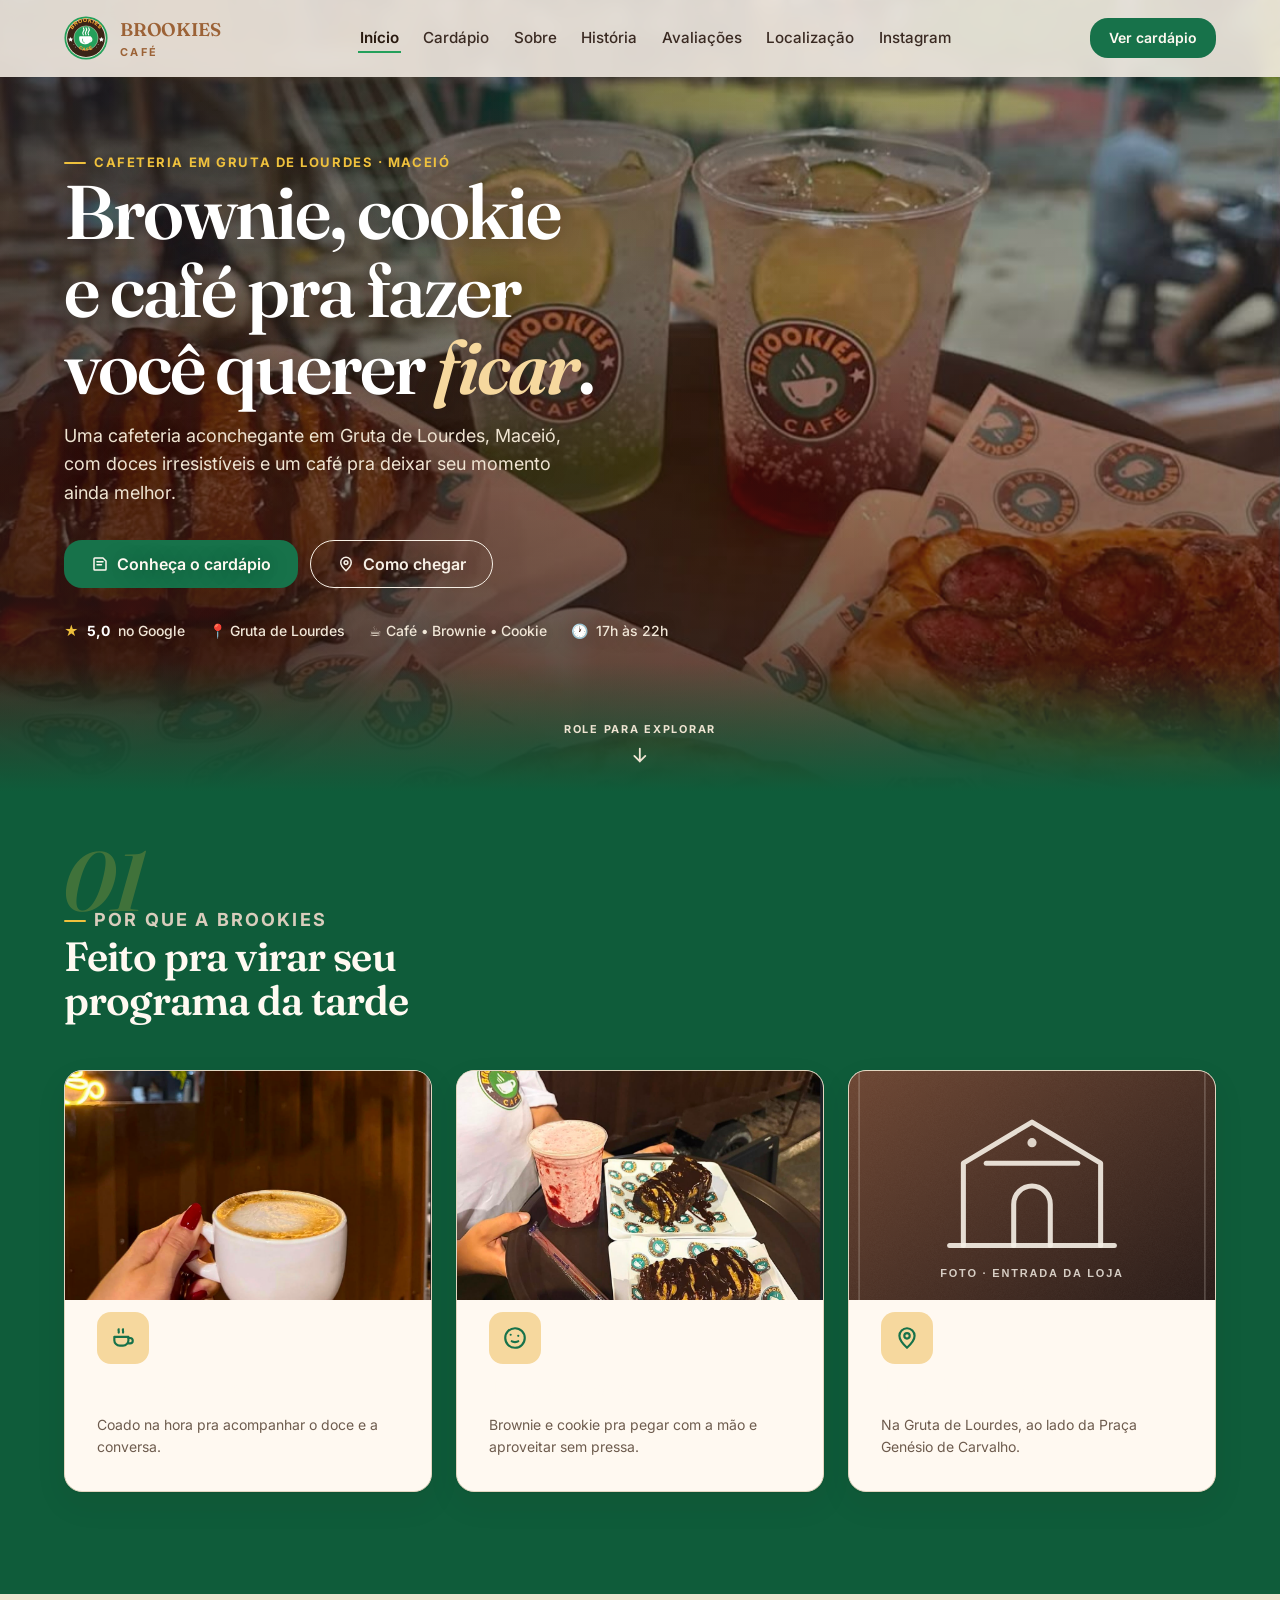
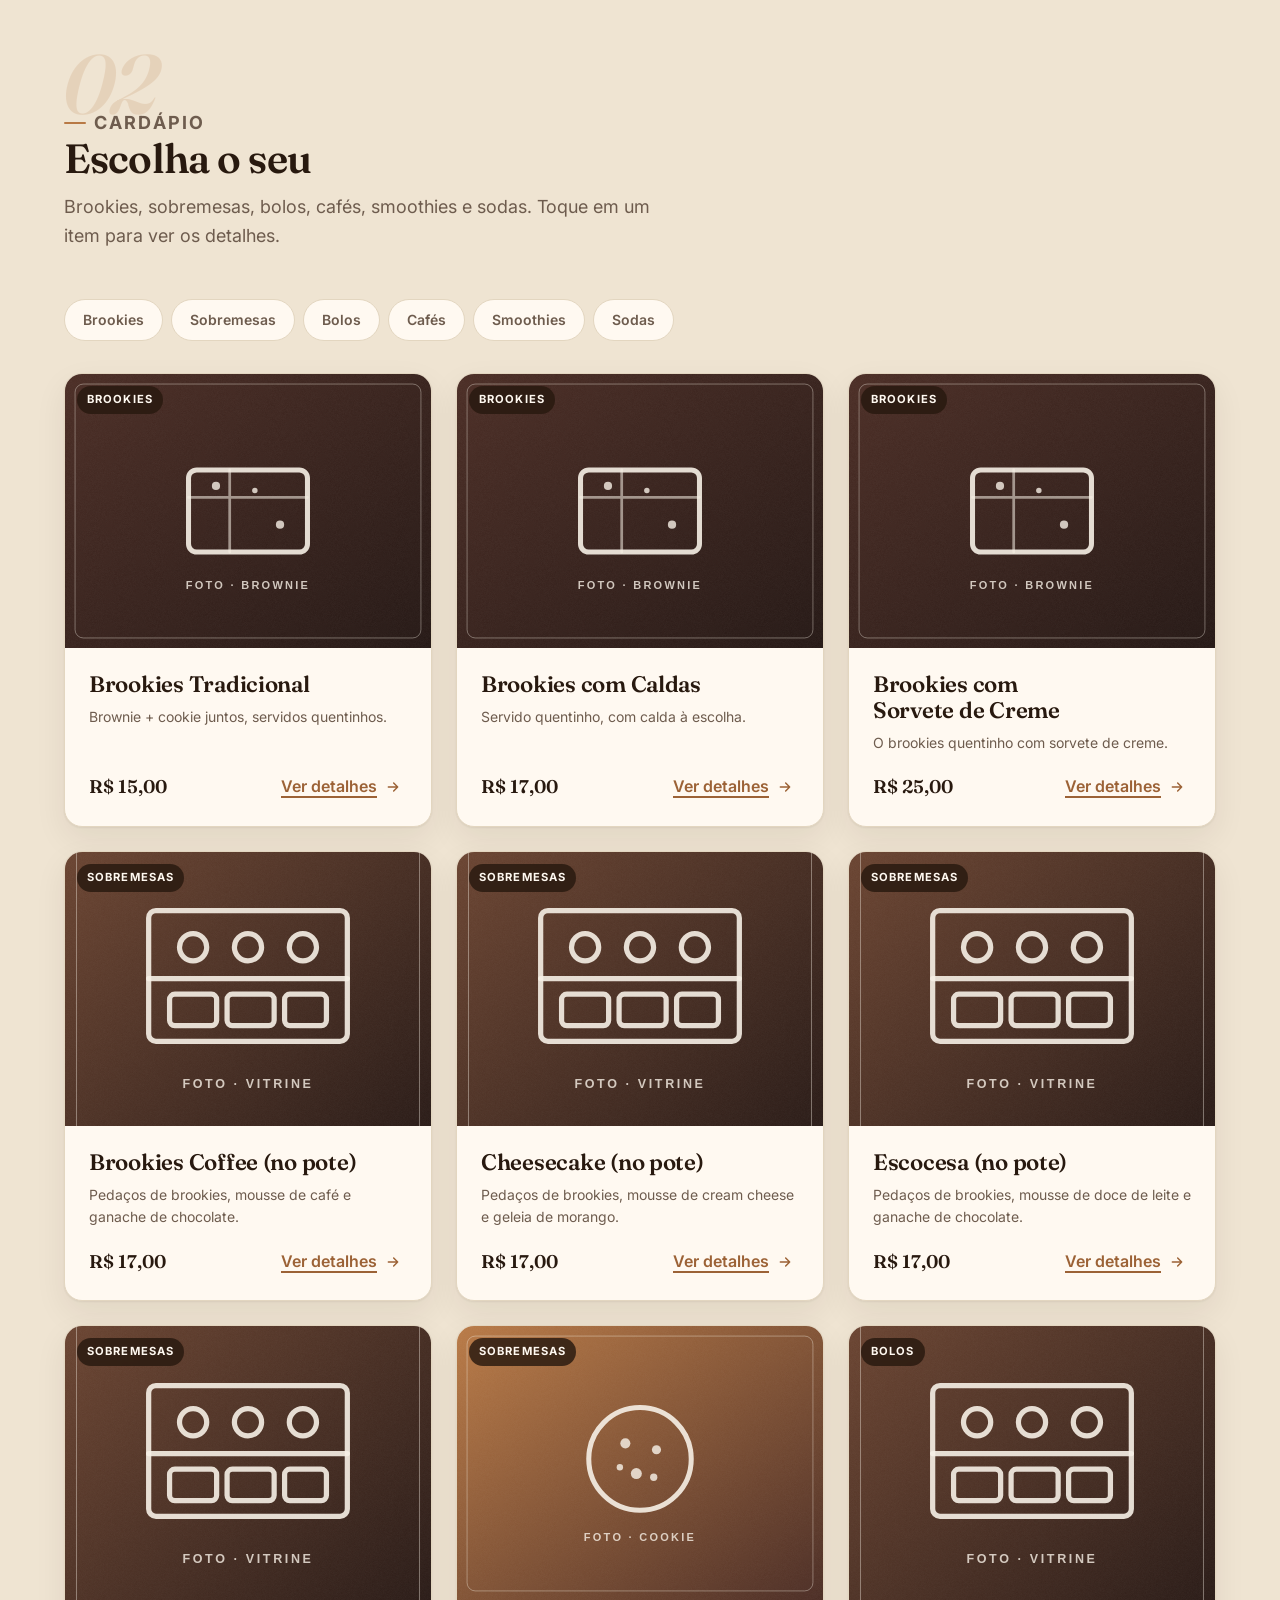
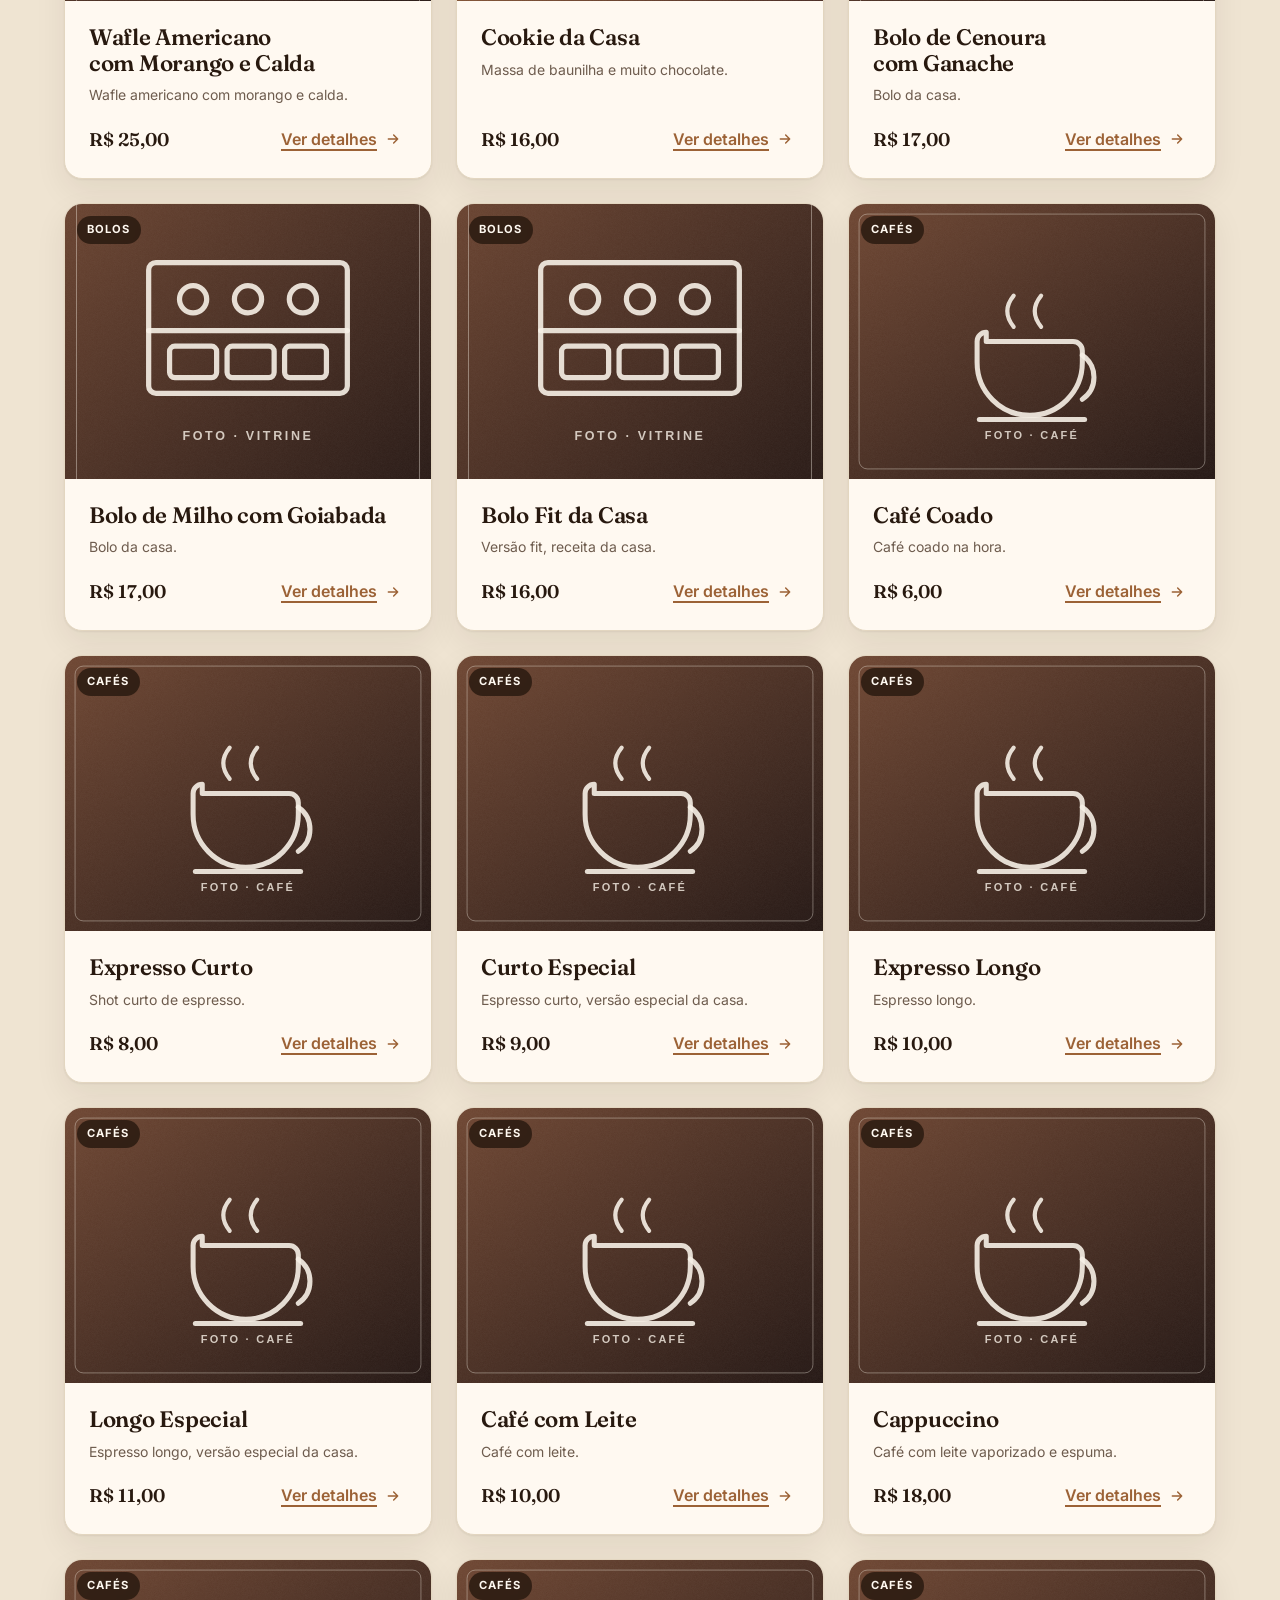
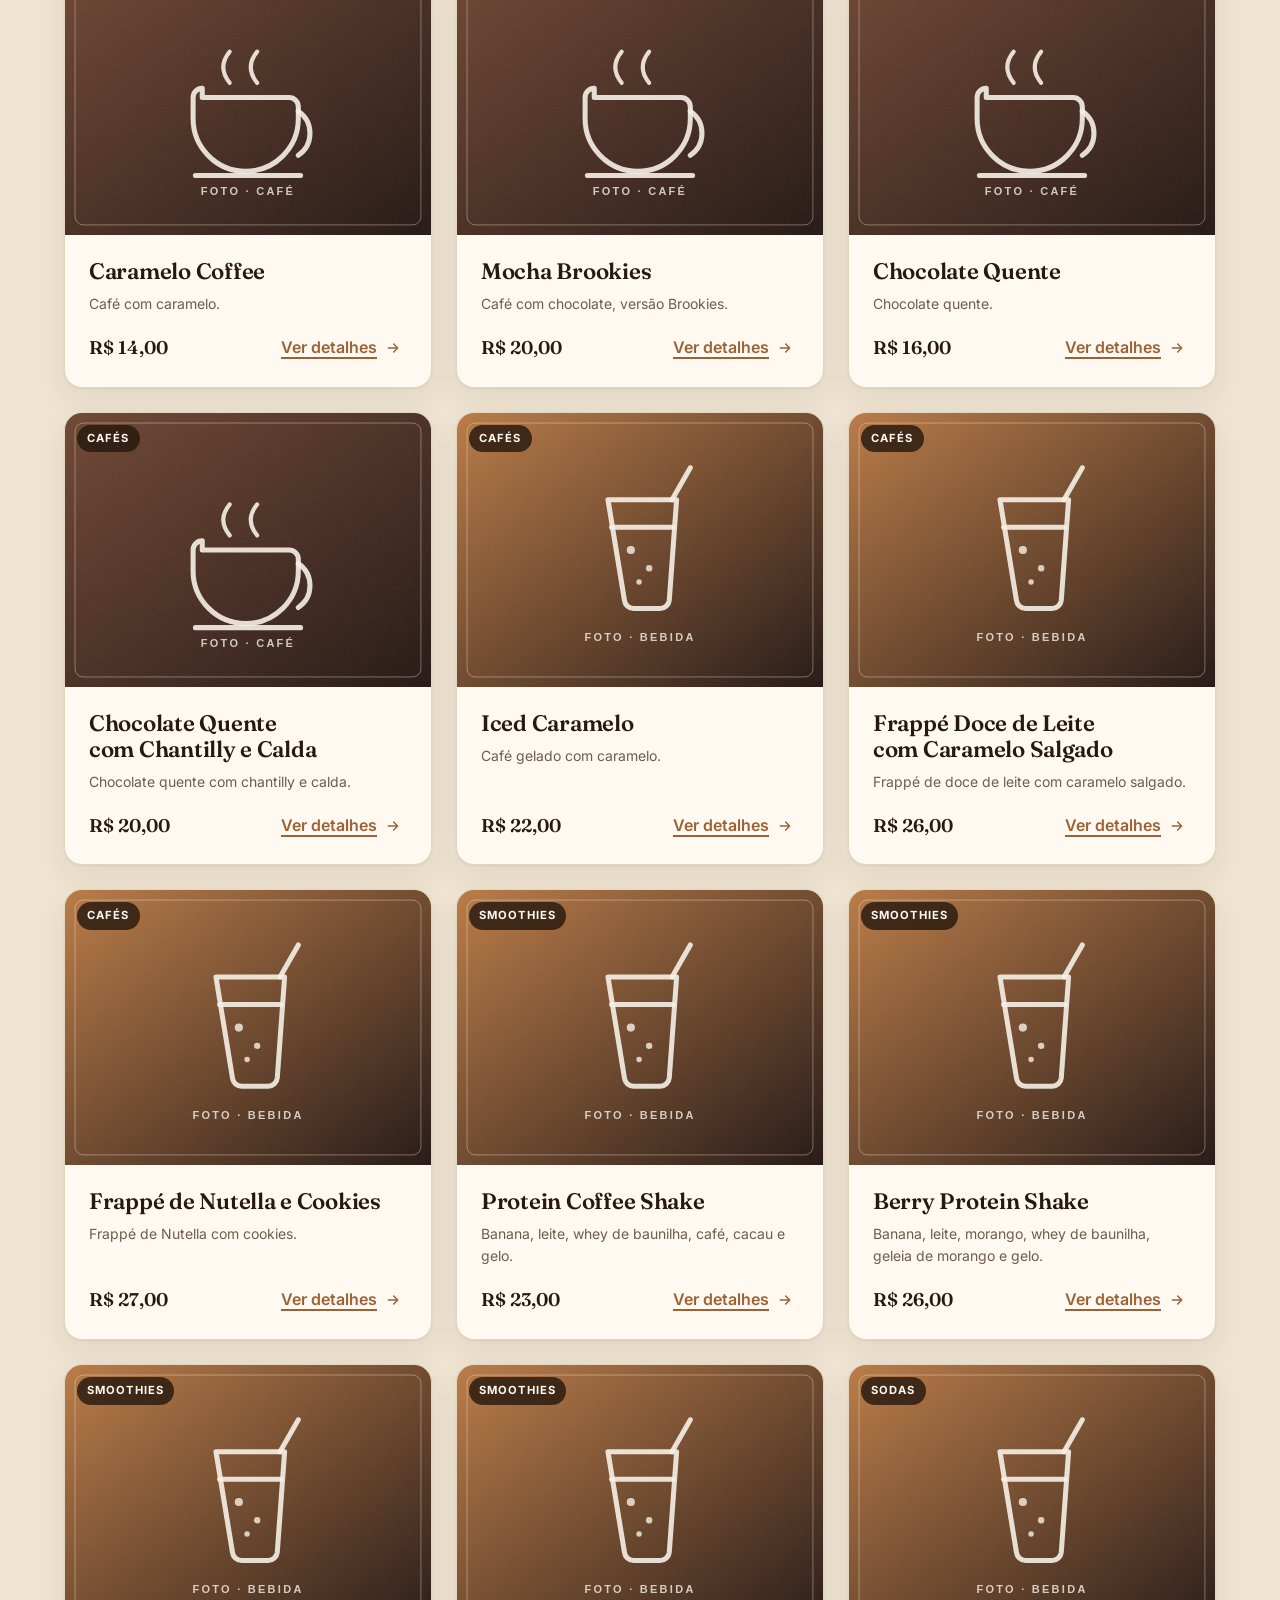
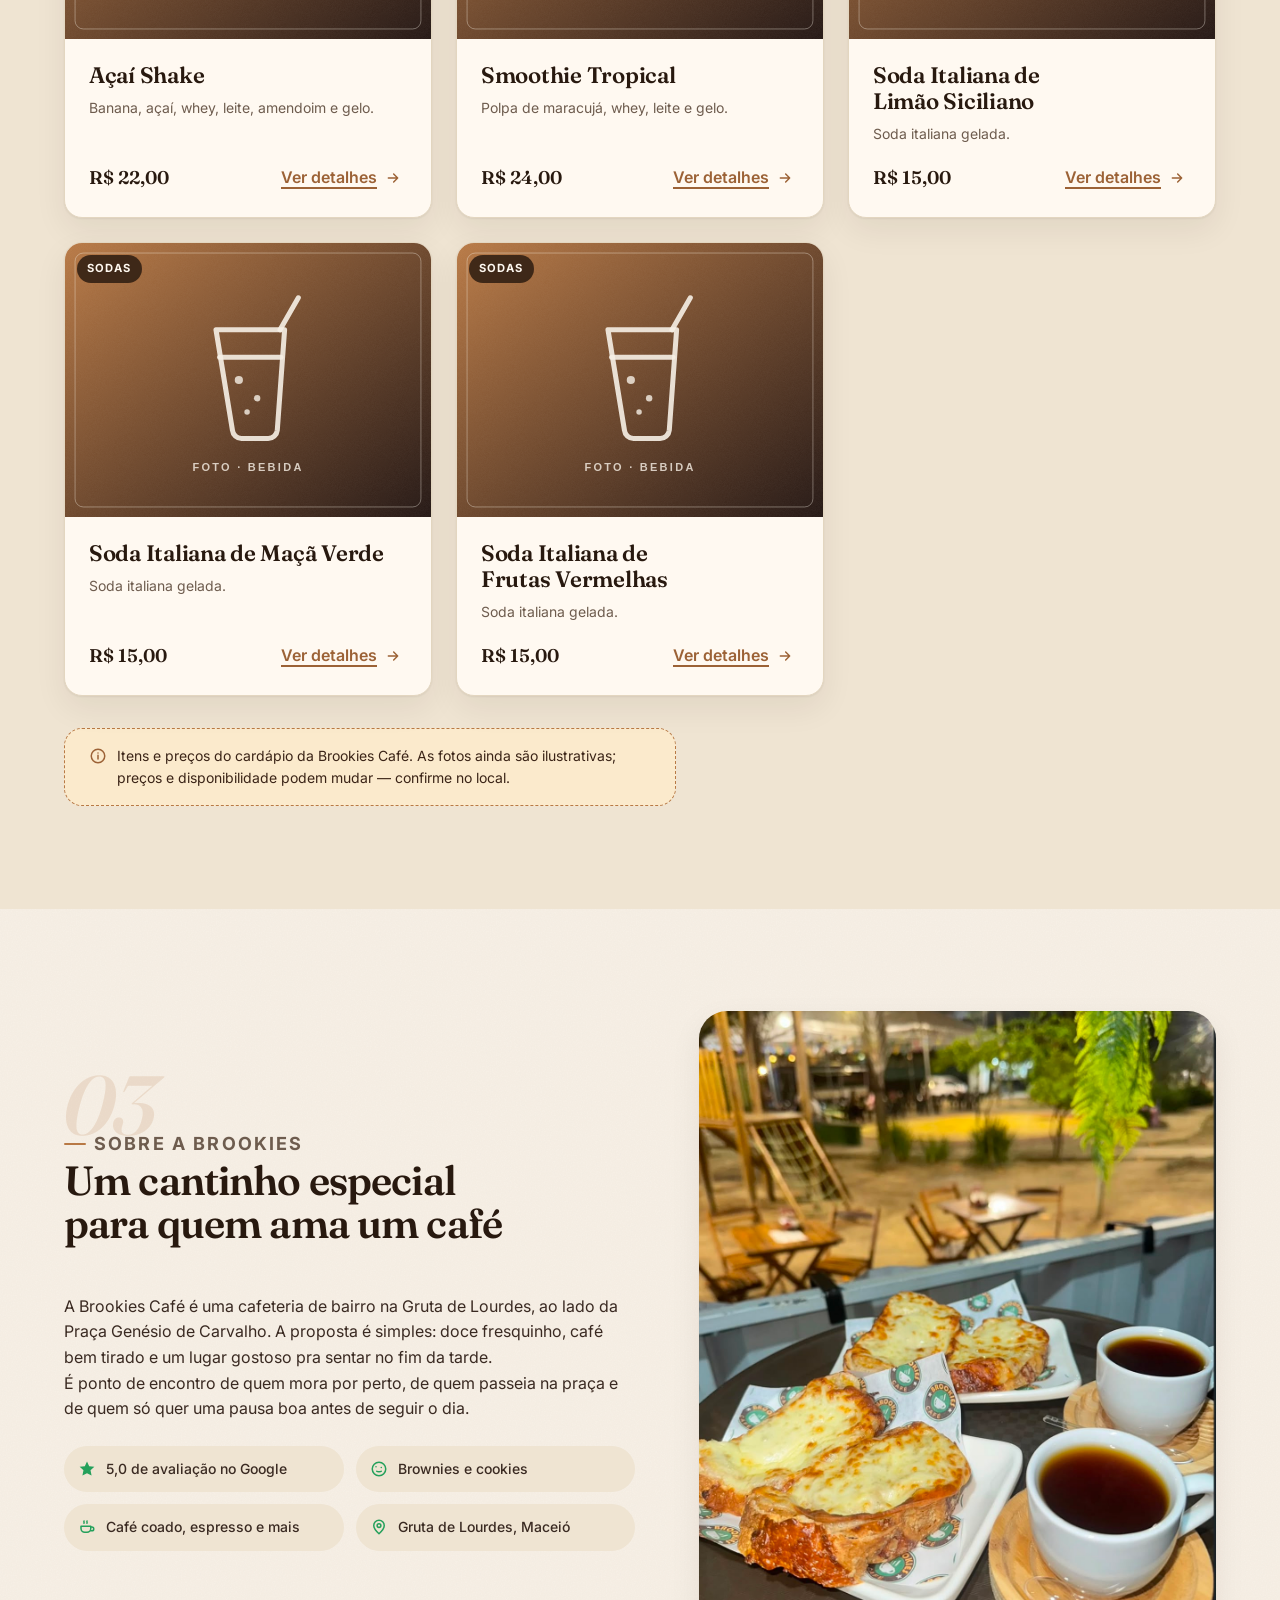
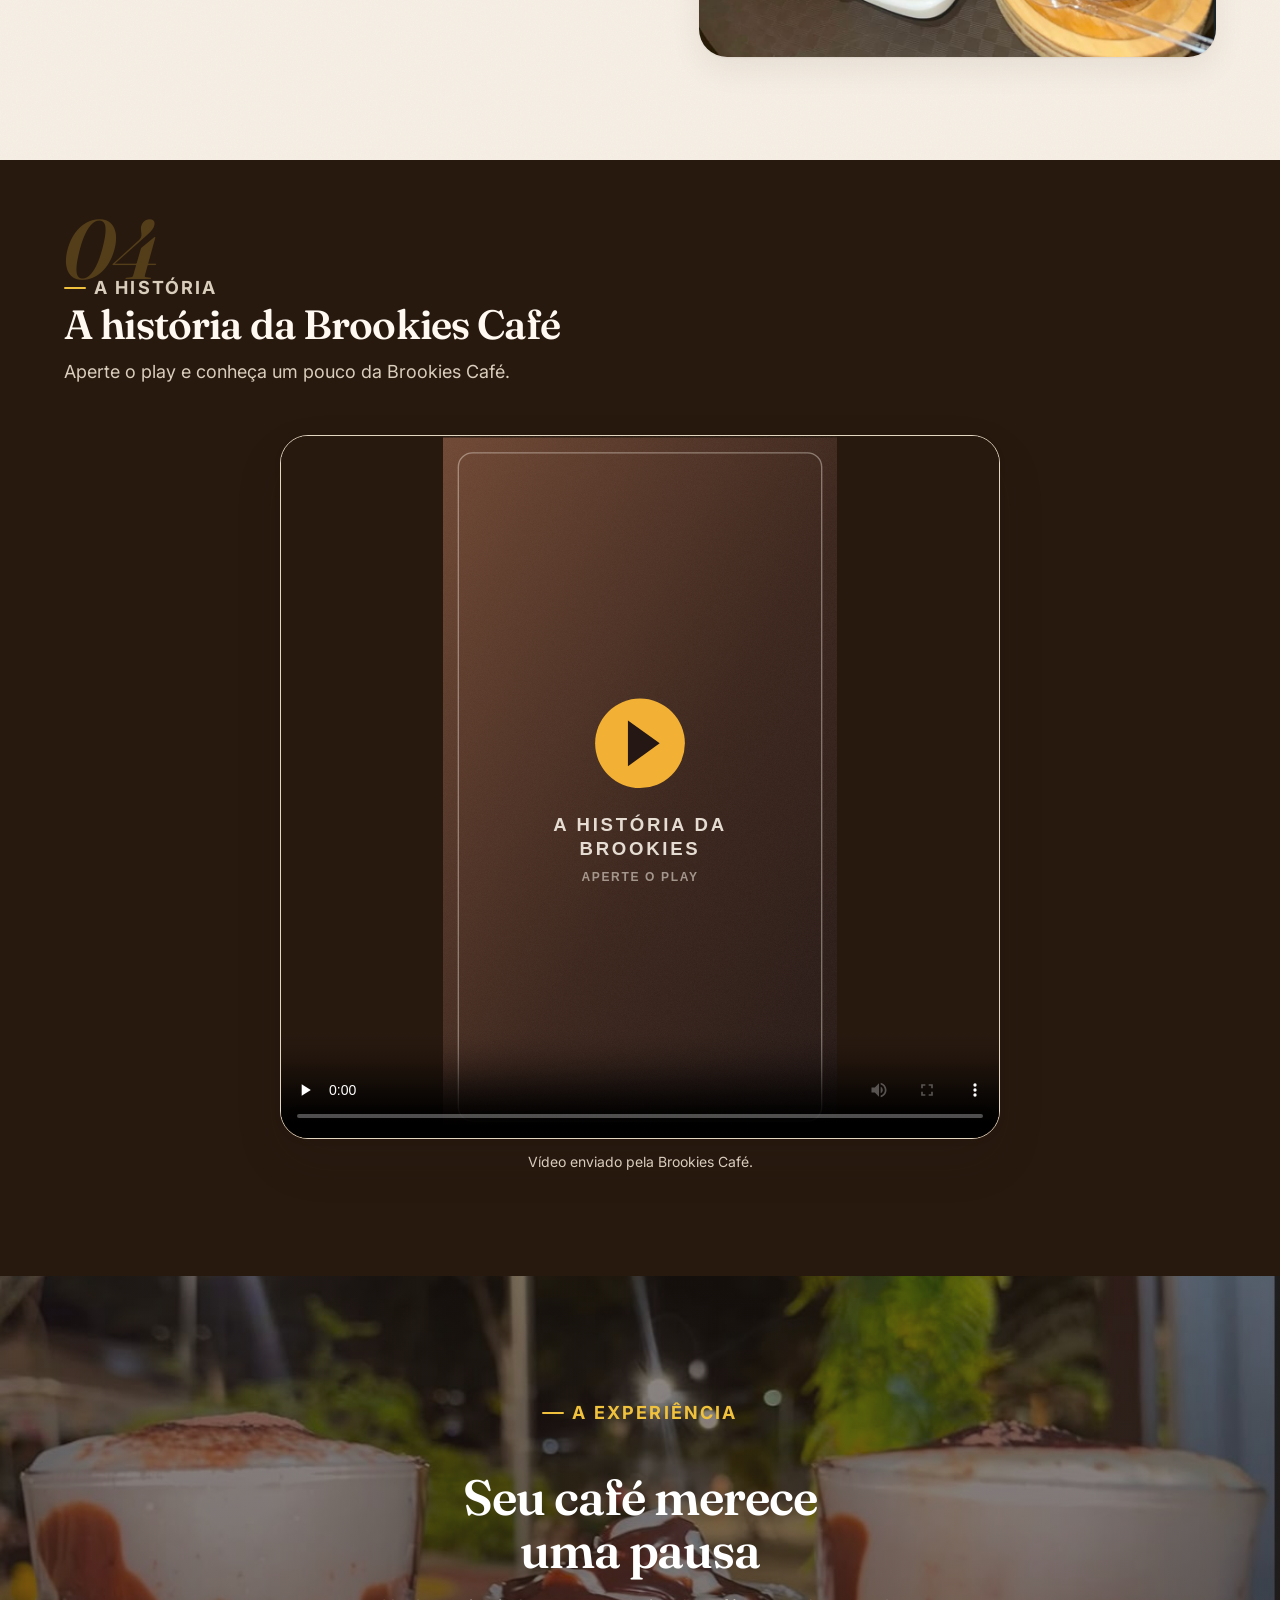
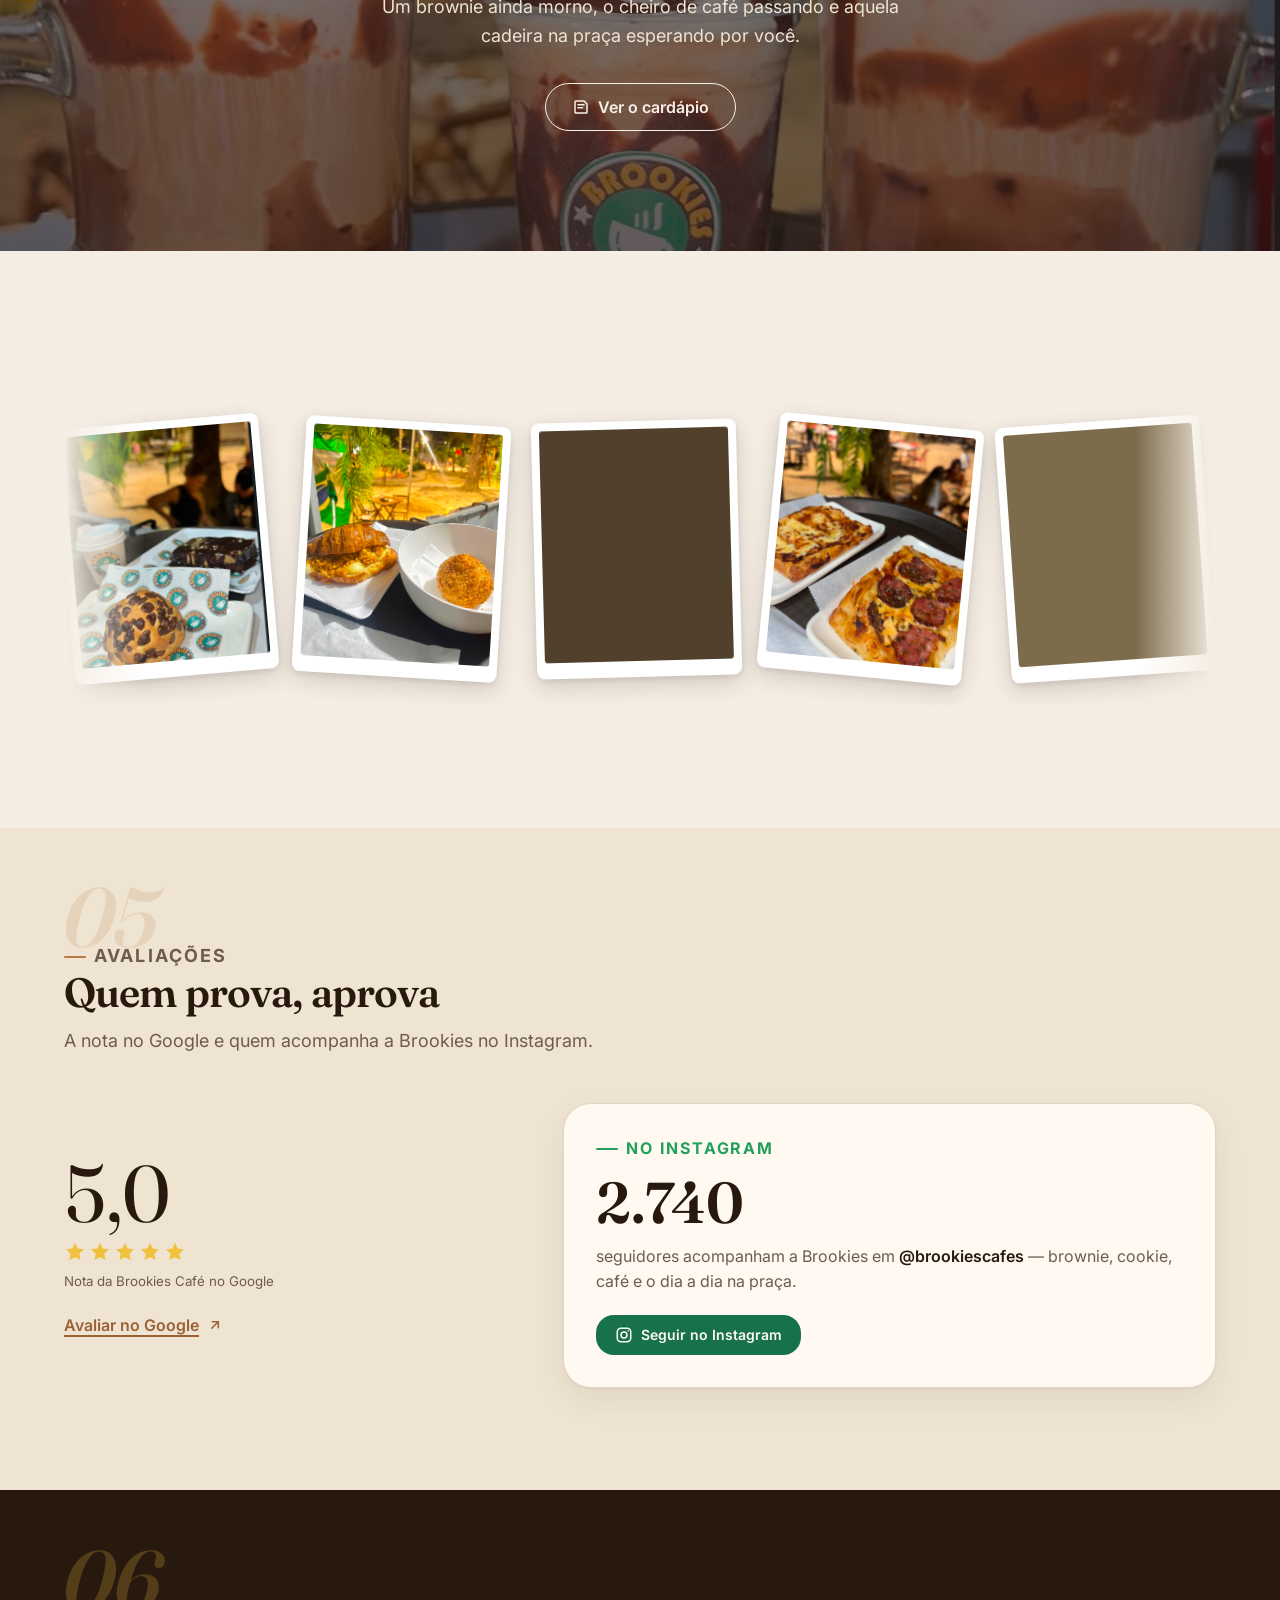
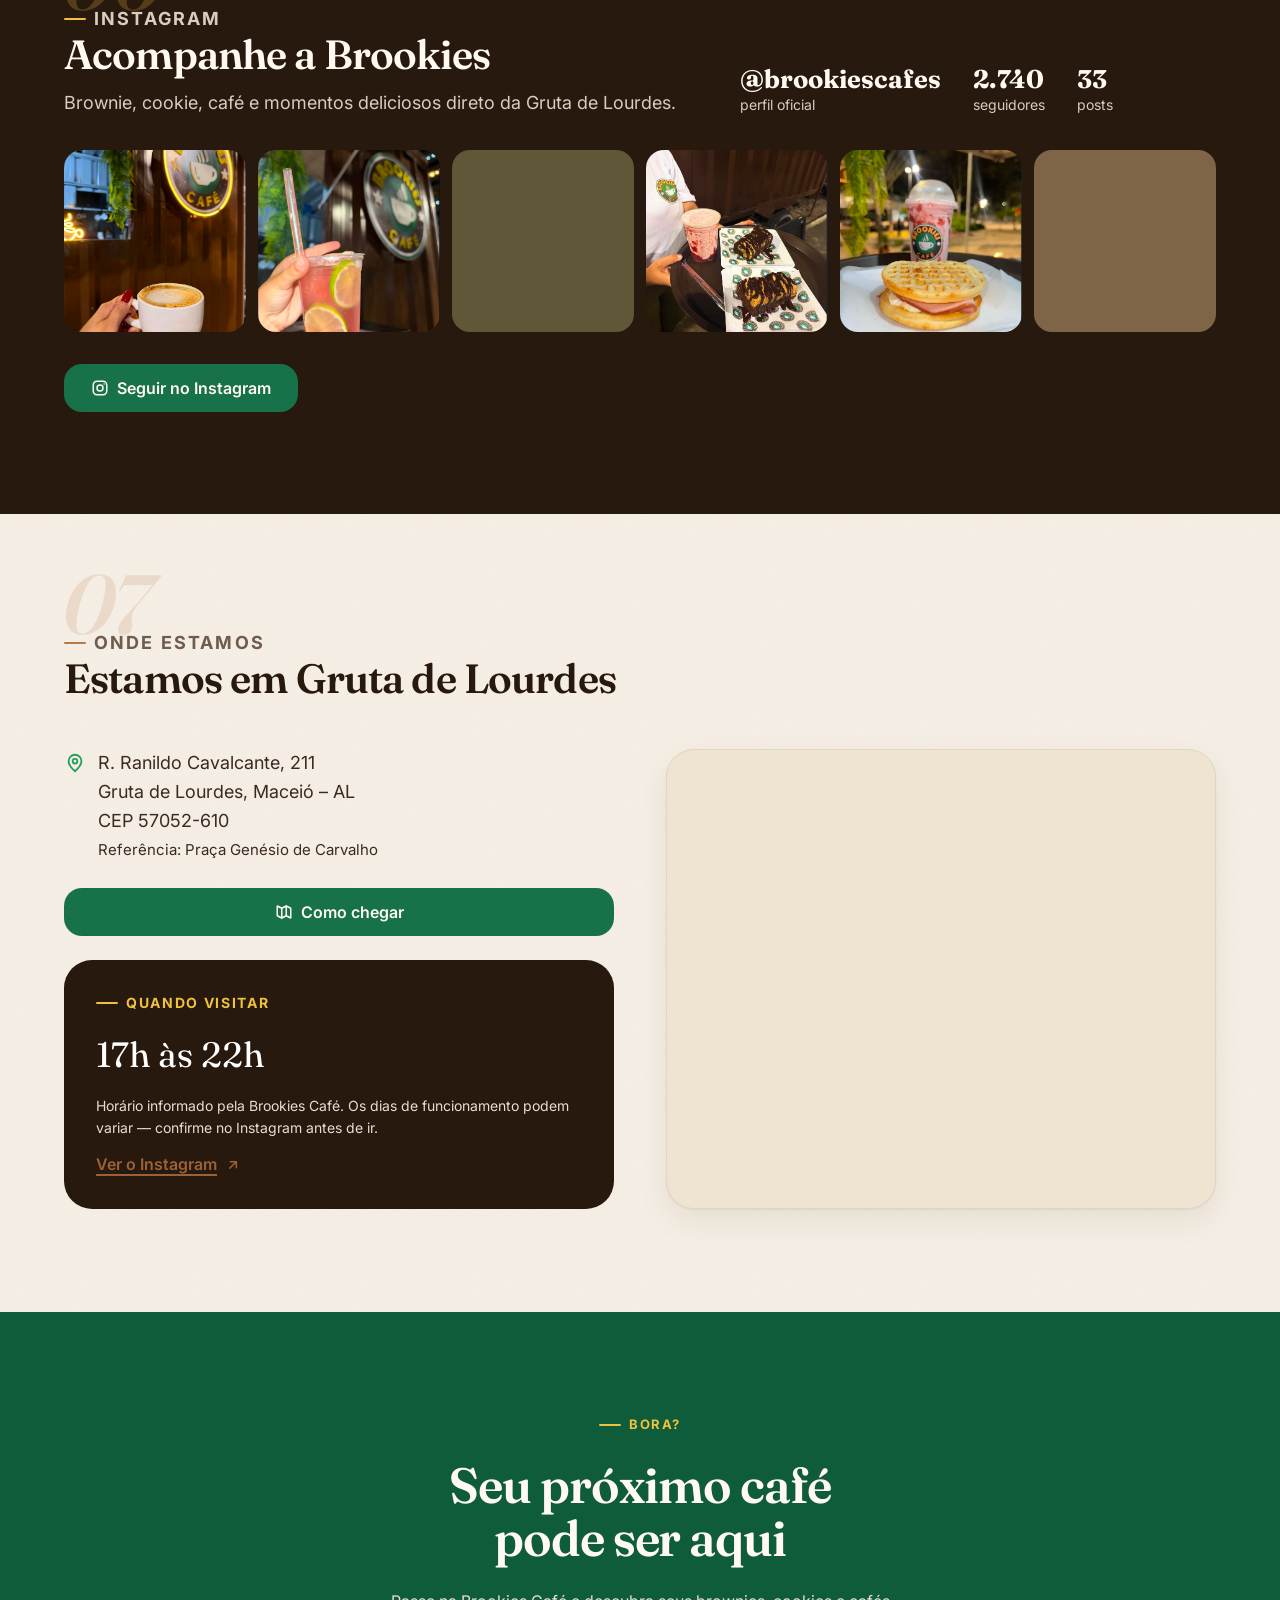
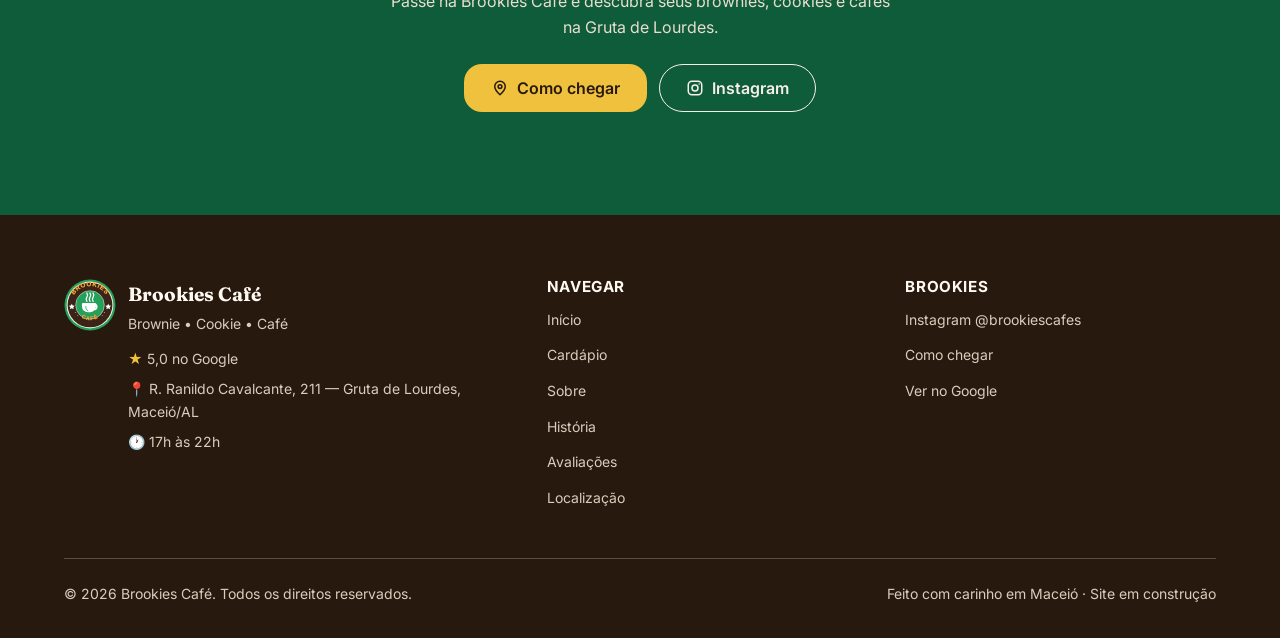
==== commit 1c2d8797: "feat: polimento premium — LQIP, tipografia editorial, acabamento - LQIP: cor dominante como placehol" ====
--- a/index.html
+++ b/index.html
@@ -8,8 +8,10 @@
 <meta name="theme-color" content="#F7F0E6">
 <!-- TODO: ajustar canonical, og:image, twitter:image e as URLs do JSON-LD para o domínio final quando ele existir. -->
 <link rel="canonical" href="https://brookiescafe.com.br/">
-<link rel="icon" href="favicon.svg" type="image/svg+xml">
-<link rel="apple-touch-icon" href="favicon.svg">
+<link rel="icon" href="/favicon.svg" type="image/svg+xml">
+<link rel="icon" href="/favicon.ico" sizes="32x32">
+<link rel="apple-touch-icon" href="/icon-180.png">
+<link rel="manifest" href="/site.webmanifest">
 
 <meta property="og:type" content="business.business">
 <meta property="og:title" content="Brookies Café | Brownie, Cookie e Café em Maceió">
@@ -138,7 +140,7 @@
       <ul class="feature-trio">
         <li class="feature-card reveal">
           <div class="feature-card__media">
-            <img src="assets/img/fotos/foto-01.jpg" alt="Cappuccino recém-tirado da Brookies Café" width="1170" height="1534" loading="lazy" decoding="async" style="object-position: center 82%">
+            <img class="photo" src="assets/img/fotos/foto-01.jpg" alt="Cappuccino recém-tirado da Brookies Café" width="1170" height="1534" loading="lazy" decoding="async" style="object-position: center 82%; background-color:#5b442d">
           </div>
           <span class="feature-card__icon" aria-hidden="true">
             <svg viewBox="0 0 24 24" fill="none" stroke="currentColor" stroke-width="2" stroke-linecap="round" stroke-linejoin="round"><path d="M4 11h13v3a5 5 0 0 1-5 5H9a5 5 0 0 1-5-5Z"/><path d="M17 12h1.5a2.5 2.5 0 0 1 0 5H17M8 4c-.5 1 .5 2 0 3M12 4c-.5 1 .5 2 0 3"/></svg>
@@ -148,7 +150,7 @@
         </li>
         <li class="feature-card reveal">
           <div class="feature-card__media">
-            <img src="assets/img/fotos/foto-06.jpg" alt="Fatias de brownie com calda de chocolate da Brookies Café" width="1170" height="1556" loading="lazy" decoding="async">
+            <img class="photo" src="assets/img/fotos/foto-06.jpg" alt="Fatias de brownie com calda de chocolate da Brookies Café" width="1170" height="1556" loading="lazy" decoding="async" style="background-color:#59473a">
           </div>
           <span class="feature-card__icon" aria-hidden="true">
             <svg viewBox="0 0 24 24" fill="none" stroke="currentColor" stroke-width="2" stroke-linecap="round" stroke-linejoin="round"><circle cx="12" cy="12" r="9"/><path d="M8 9h.01M15 10h.01M9 15c1 1 5 1 6 0"/></svg>
@@ -203,8 +205,10 @@
   <section class="section" id="sobre" aria-labelledby="sobre-title">
     <div class="container about">
       <div class="about__text">
-        <p class="eyebrow">Sobre a Brookies</p>
-        <h2 id="sobre-title">Um cantinho especial para quem ama um café</h2>
+        <div class="section-head">
+          <p class="eyebrow">Sobre a Brookies</p>
+          <h2 id="sobre-title">Um cantinho especial para quem ama um café</h2>
+        </div>
         <p>A Brookies Café é uma cafeteria de bairro na Gruta de Lourdes, ao lado da Praça Genésio de Carvalho. A proposta é simples: doce fresquinho, café bem tirado e um lugar gostoso pra sentar no fim da tarde.</p>
         <p>É ponto de encontro de quem mora por perto, de quem passeia na praça e de quem só quer uma pausa boa antes de seguir o dia.</p>
         <ul class="about__highlights">
@@ -227,7 +231,7 @@
         </ul>
       </div>
       <figure class="about__media">
-        <img src="assets/img/fotos/foto-18.jpg" alt="Toasts de queijo e cafés na Brookies Café, com a área ao ar livre da Praça Genésio de Carvalho ao fundo" width="1160" height="1600" loading="lazy" decoding="async">
+        <img class="photo" src="assets/img/fotos/foto-18.jpg" alt="Toasts de queijo e cafés na Brookies Café, com a área ao ar livre da Praça Genésio de Carvalho ao fundo" width="1160" height="1600" loading="lazy" decoding="async" style="background-color:#7d6c47">
       </figure>
     </div>
   </section>
@@ -256,7 +260,7 @@
   <!-- ================= EXPERIÊNCIA ================= -->
   <section id="experiencia" aria-labelledby="exp-title">
     <!-- Faixa full-bleed: foto real da Brookies. Manter o gradiente de overlay >= 45% para o texto branco ler bem. -->
-    <div class="fullbleed-band" style="background-image: linear-gradient(180deg, rgba(36,23,20,.5), rgba(36,23,20,.68)), url('assets/img/fotos/foto-05.jpg')">
+    <div class="fullbleed-band" style="background-color:#685949; background-image: linear-gradient(180deg, rgba(36,23,20,.5), rgba(36,23,20,.68)), url('assets/img/fotos/foto-05.jpg')">
       <div class="container fullbleed-band__inner">
         <p class="eyebrow">A experiência</p>
         <h2 id="exp-title">Seu café merece uma pausa</h2>
@@ -275,28 +279,28 @@
         <div class="scatter-marquee__track">
           <ul class="scatter-gallery" aria-label="Fotos da Brookies Café">
             <li class="scatter-gallery__item" style="--rot:-5deg">
-              <img src="assets/img/fotos/foto-12.jpg" alt="Pão com gotas de chocolate, brownie com calda e café da Brookies Café ao entardecer" width="1170" height="1487" loading="lazy" decoding="async">
+              <img class="photo" src="assets/img/fotos/foto-12.jpg" alt="Pão com gotas de chocolate, brownie com calda e café da Brookies Café ao entardecer" width="1170" height="1487" loading="lazy" decoding="async" style="background-color:#71674d">
             </li>
             <li class="scatter-gallery__item" style="--rot:3.5deg">
-              <img src="assets/img/fotos/foto-15.jpg" alt="Croissant de frango com catupiry e coxinha crocante da Brookies Café" width="1140" height="1550" loading="lazy" decoding="async">
+              <img class="photo" src="assets/img/fotos/foto-15.jpg" alt="Croissant de frango com catupiry e coxinha crocante da Brookies Café" width="1140" height="1550" loading="lazy" decoding="async" style="background-color:#8b7844">
             </li>
             <li class="scatter-gallery__item" style="--rot:-1.5deg">
-              <img src="assets/img/fotos/foto-24.jpg" alt="Waffle recheado, pizza croissant e sodas italianas na mesa da Brookies Café" width="1170" height="1531" loading="lazy" decoding="async">
+              <img class="photo" src="assets/img/fotos/foto-24.jpg" alt="Waffle recheado, pizza croissant e sodas italianas na mesa da Brookies Café" width="1170" height="1531" loading="lazy" decoding="async" style="background-color:#50402c">
             </li>
             <li class="scatter-gallery__item" style="--rot:5.5deg">
-              <img src="assets/img/fotos/foto-08.jpg" alt="Pães salgados no balcão da Brookies Café, com a praça ao fundo" width="1170" height="1157" loading="lazy" decoding="async">
+              <img class="photo" src="assets/img/fotos/foto-08.jpg" alt="Pães salgados no balcão da Brookies Café, com a praça ao fundo" width="1170" height="1157" loading="lazy" decoding="async" style="background-color:#826443">
             </li>
             <li class="scatter-gallery__item" style="--rot:-4deg">
-              <img src="assets/img/fotos/foto-13.jpg" alt="Waffle de presunto e queijo com milkshake de morango da Brookies Café" width="1170" height="1522" loading="lazy" decoding="async">
+              <img class="photo" src="assets/img/fotos/foto-13.jpg" alt="Waffle de presunto e queijo com milkshake de morango da Brookies Café" width="1170" height="1522" loading="lazy" decoding="async" style="background-color:#7c6c4b">
             </li>
             <li class="scatter-gallery__item" style="--rot:4.5deg">
-              <img src="assets/img/fotos/foto-02.jpg" alt="Toasts caprese e café dalgona da Brookies Café" width="1170" height="1544" loading="lazy" decoding="async">
+              <img class="photo" src="assets/img/fotos/foto-02.jpg" alt="Toasts caprese e café dalgona da Brookies Café" width="1170" height="1544" loading="lazy" decoding="async" style="background-color:#6b604a">
             </li>
             <li class="scatter-gallery__item" style="--rot:-3deg">
-              <img src="assets/img/fotos/foto-09.jpg" alt="Croissant com calda de chocolate da Brookies Café, com a praça decorada ao fundo" width="1170" height="1529" loading="lazy" decoding="async">
+              <img class="photo" src="assets/img/fotos/foto-09.jpg" alt="Croissant com calda de chocolate da Brookies Café, com a praça decorada ao fundo" width="1170" height="1529" loading="lazy" decoding="async" style="background-color:#825b3d">
             </li>
             <li class="scatter-gallery__item" style="--rot:2deg">
-              <img src="assets/img/fotos/foto-22.jpg" alt="Croissants e milkshakes da Brookies Café numa mesa da praça à noite" width="1170" height="1541" loading="lazy" decoding="async">
+              <img class="photo" src="assets/img/fotos/foto-22.jpg" alt="Croissants e milkshakes da Brookies Café numa mesa da praça à noite" width="1170" height="1541" loading="lazy" decoding="async" style="background-color:#6e582f">
             </li>
           </ul>
         </div>
--- a/assets/css/styles.css
+++ b/assets/css/styles.css
@@ -30,8 +30,31 @@
 a:hover { color: var(--cor-chocolate); }
 button { font: inherit; color: inherit; cursor: pointer; background: none; border: 0; }
 input, select, textarea { font: inherit; }
-:focus-visible { outline: 2px solid var(--cor-chocolate); outline-offset: 3px; border-radius: 4px; }
 [hidden] { display: none !important; }
+
+/* --- acabamento: seleção, cursor, scrollbar, foco desenhado --- */
+::selection { background: var(--cor-ouro-suave); color: var(--cor-chocolate); }
+::-moz-selection { background: var(--cor-ouro-suave); color: var(--cor-chocolate); }
+html { scrollbar-color: var(--cor-caramelo) var(--cor-fundo-torrada); scrollbar-width: thin; }
+body { caret-color: var(--cor-caramelo-escuro); }
+::-webkit-scrollbar { width: 12px; height: 12px; }
+::-webkit-scrollbar-track { background: var(--cor-fundo-torrada); }
+::-webkit-scrollbar-thumb {
+  background: var(--cor-caramelo); border-radius: var(--raio-pill);
+  border: 3px solid var(--cor-fundo-torrada);
+}
+::-webkit-scrollbar-thumb:hover { background: var(--cor-caramelo-escuro); }
+
+:focus-visible {
+  outline: 2px solid var(--cor-verde-escuro);
+  outline-offset: 3px;
+  border-radius: 6px;
+}
+/* sobre fundo escuro / hero o anel fica dourado p/ contraste */
+.section--dark :focus-visible,
+.section--verde :focus-visible,
+.hero :focus-visible,
+.site-footer :focus-visible { outline-color: var(--cor-ouro); }
 
 /* 02 --------------------------------------------------------------- Tokens */
 :root {
@@ -58,10 +81,10 @@
   /* tipografia */
   --ff-title: "Fraunces", "Playfair Display", Georgia, "Times New Roman", serif;
   --ff-body: "Inter", system-ui, -apple-system, "Segoe UI", Roboto, Arial, sans-serif;
-  --fs-display: clamp(2.4rem, 1.2rem + 5vw, 4rem);
-  --fs-h1: clamp(2rem, 1.3rem + 2.6vw, 2.75rem);
-  --fs-h2: clamp(1.6rem, 1.15rem + 1.8vw, 2.125rem);
-  --fs-h3: clamp(1.2rem, 1.05rem + .6vw, 1.375rem);
+  --fs-display: clamp(2.6rem, 1rem + 6vw, 4.75rem);
+  --fs-h1: clamp(2.1rem, 1.2rem + 3.2vw, 3.1rem);
+  --fs-h2: clamp(1.7rem, 1.1rem + 2.4vw, 2.55rem);
+  --fs-h3: clamp(1.2rem, 1.05rem + .6vw, 1.4rem);
   --fs-body-lg: clamp(1.0625rem, 1rem + .25vw, 1.125rem);
   --fs-body: 1rem;
   --fs-small: .875rem;
@@ -85,9 +108,9 @@
 @media (max-width: 600px) { :root { --gutter: 20px; --header-h: 66px; } }
 
 /* 03 ----------------------------------------------------------- Tipografia */
-h1, h2, h3, h4 { font-family: var(--ff-title); font-weight: 600; line-height: 1.12; letter-spacing: -.01em; color: var(--cor-chocolate); }
+h1, h2, h3, h4 { font-family: var(--ff-title); font-weight: 600; line-height: 1.07; letter-spacing: -.021em; color: var(--cor-chocolate); text-wrap: balance; }
 h2 { font-size: var(--fs-h2); }
-h3 { font-size: var(--fs-h3); letter-spacing: -.005em; }
+h3 { font-size: var(--fs-h3); letter-spacing: -.012em; line-height: 1.15; }
 p { max-width: 68ch; }
 strong { font-weight: 600; }
 .eyebrow {
@@ -110,9 +133,26 @@
 .section--dark .eyebrow, .section--verde .eyebrow { color: var(--cor-ouro); }
 .section--dark .eyebrow::before, .section--verde .eyebrow::before { background: var(--cor-ouro); }
 .section--dark p, .section--verde p { color: #E8DED0; }
-.section-head { max-width: 62ch; margin-bottom: var(--space-7); }
+.section-head { max-width: 62ch; margin-bottom: var(--space-7); position: relative; counter-increment: chapter; }
 .section-head p { margin-top: var(--space-3); font-size: var(--fs-body-lg); color: var(--cor-texto-suave); }
 .section--dark .section-head p, .section--verde .section-head p { color: #D9CDBC; }
+/* número editorial do "capítulo" — marca d'água discreta acima do eyebrow */
+body { counter-reset: chapter; }
+.section-head::before {
+  content: counter(chapter, decimal-leading-zero);
+  position: absolute; left: -.04em; top: 0; z-index: 0;
+  transform: translateY(-.66em);
+  font-family: var(--ff-title); font-weight: 600; font-style: italic;
+  font-size: clamp(2.75rem, 7vw, 5.25rem); line-height: 1; letter-spacing: -.03em;
+  color: var(--cor-caramelo); opacity: .16;
+  pointer-events: none; user-select: none;
+}
+.section-head > * { position: relative; z-index: 1; }
+.section--dark .section-head::before,
+.section--verde .section-head::before { color: var(--cor-ouro); opacity: .22; }
+@media (max-width: 600px) {
+  .section-head::before { font-size: 2.5rem; transform: translateY(-.52em); opacity: .14; }
+}
 /* legenda do vídeo da História quando a seção fica escura */
 .section--dark .video-figure figcaption { color: #D9CDBC; }
 .skip-link {
@@ -262,8 +302,8 @@
 .hero .eyebrow { color: var(--cor-ouro); }
 .hero .eyebrow::before { background: var(--cor-ouro); }
 .hero__title {
-  font-size: var(--fs-display); line-height: 1.08; margin-bottom: var(--space-4);
-  color: #fff; text-wrap: balance;
+  font-size: var(--fs-display); line-height: 1.02; letter-spacing: -.028em;
+  margin-bottom: var(--space-4); color: #fff; text-wrap: balance;
 }
 .hero__title .u-serif-italic { color: var(--cor-ouro-suave); }
 .hero__lead {
@@ -670,10 +710,16 @@
 .js .reveal { opacity: 0; transform: translateY(18px); transition: opacity .6s ease, transform .6s ease; }
 .js .reveal.is-visible { opacity: 1; transform: none; }
 
+/* LQIP: a foto revela por cima do placeholder de cor (background-color inline) ao carregar.
+   Só com JS (a classe .is-loaded vem do main.js); sem JS a foto aparece normal. */
+.js img.photo { opacity: 0; transition: opacity .55s ease; }
+.js img.photo.is-loaded { opacity: 1; }
+
 @media (prefers-reduced-motion: reduce) {
   html { scroll-behavior: auto; }
   *, *::before, *::after { animation-duration: .001ms !important; animation-iteration-count: 1 !important; transition-duration: .001ms !important; }
   .js .reveal { opacity: 1; transform: none; }
+  .js img.photo { opacity: 1; }
   .product-card:hover { transform: none; }
   .product-card:hover .product-card__media img { transform: none; }
 }
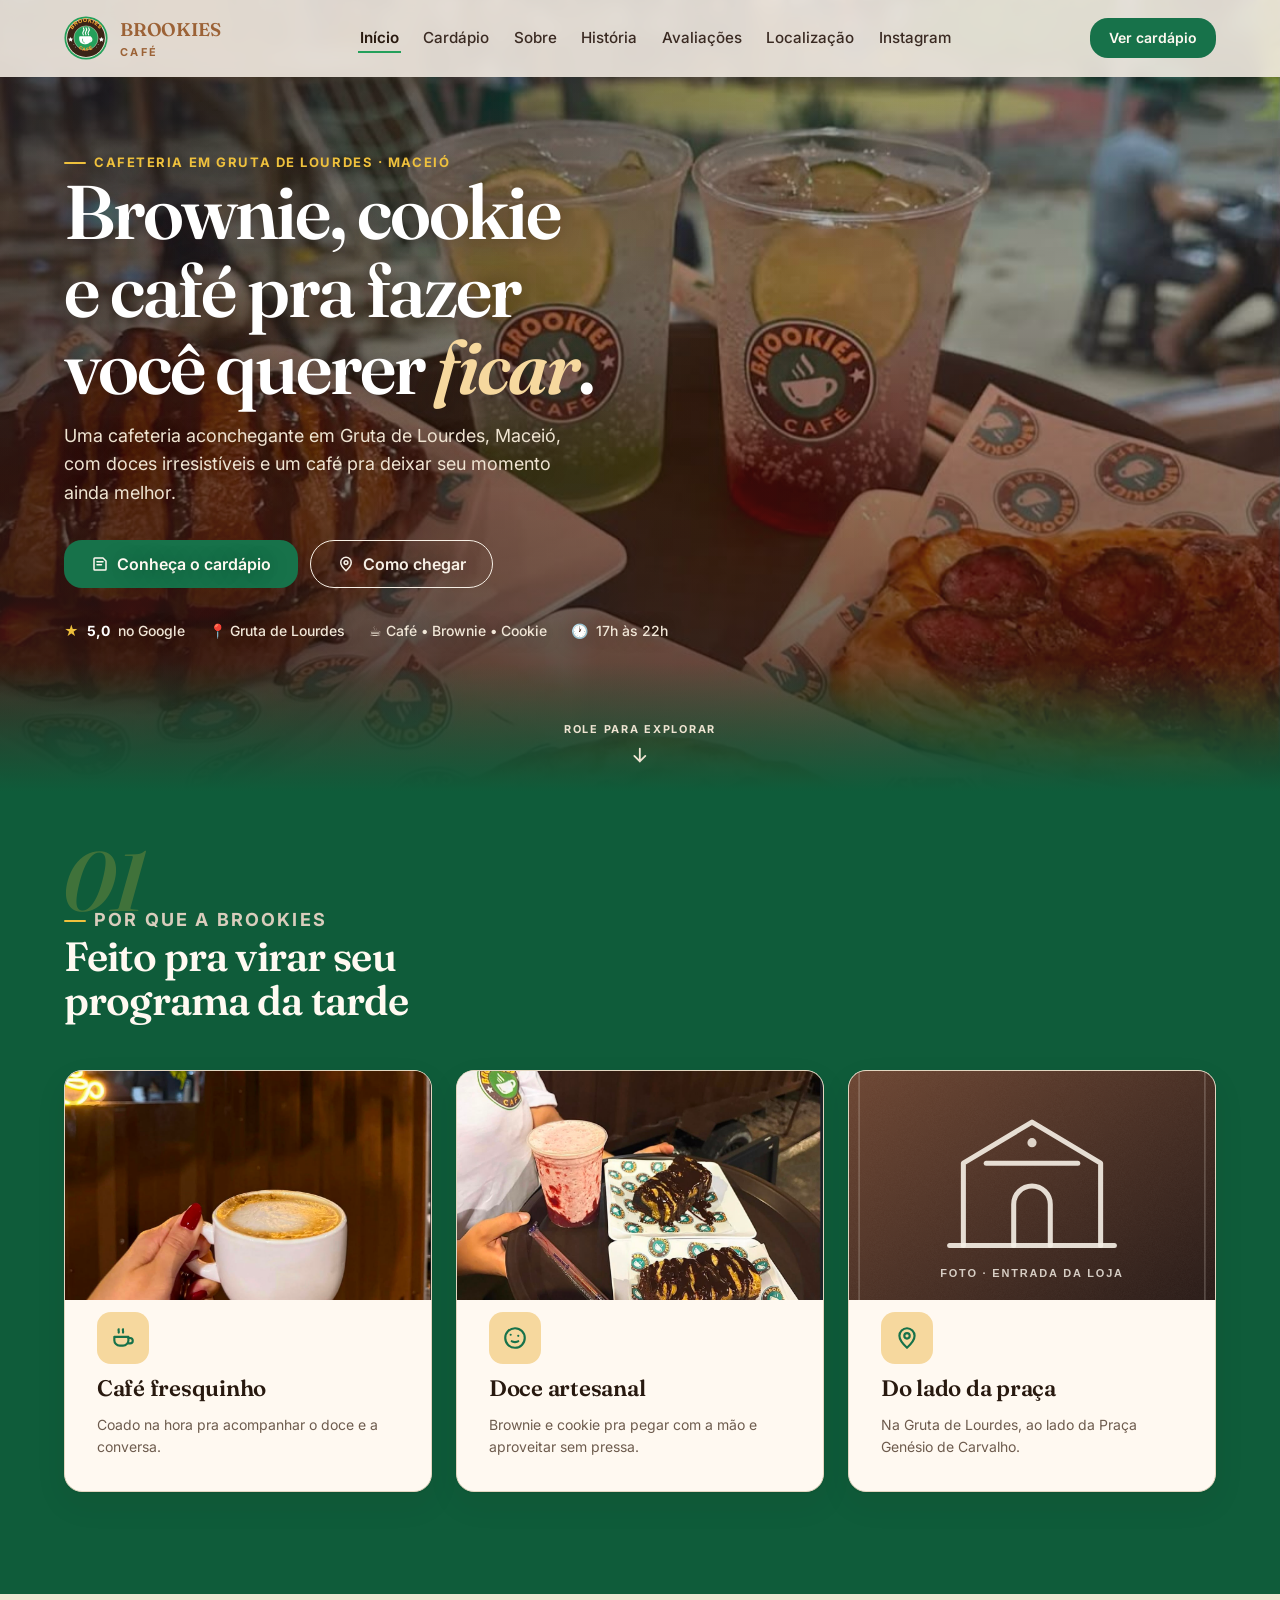
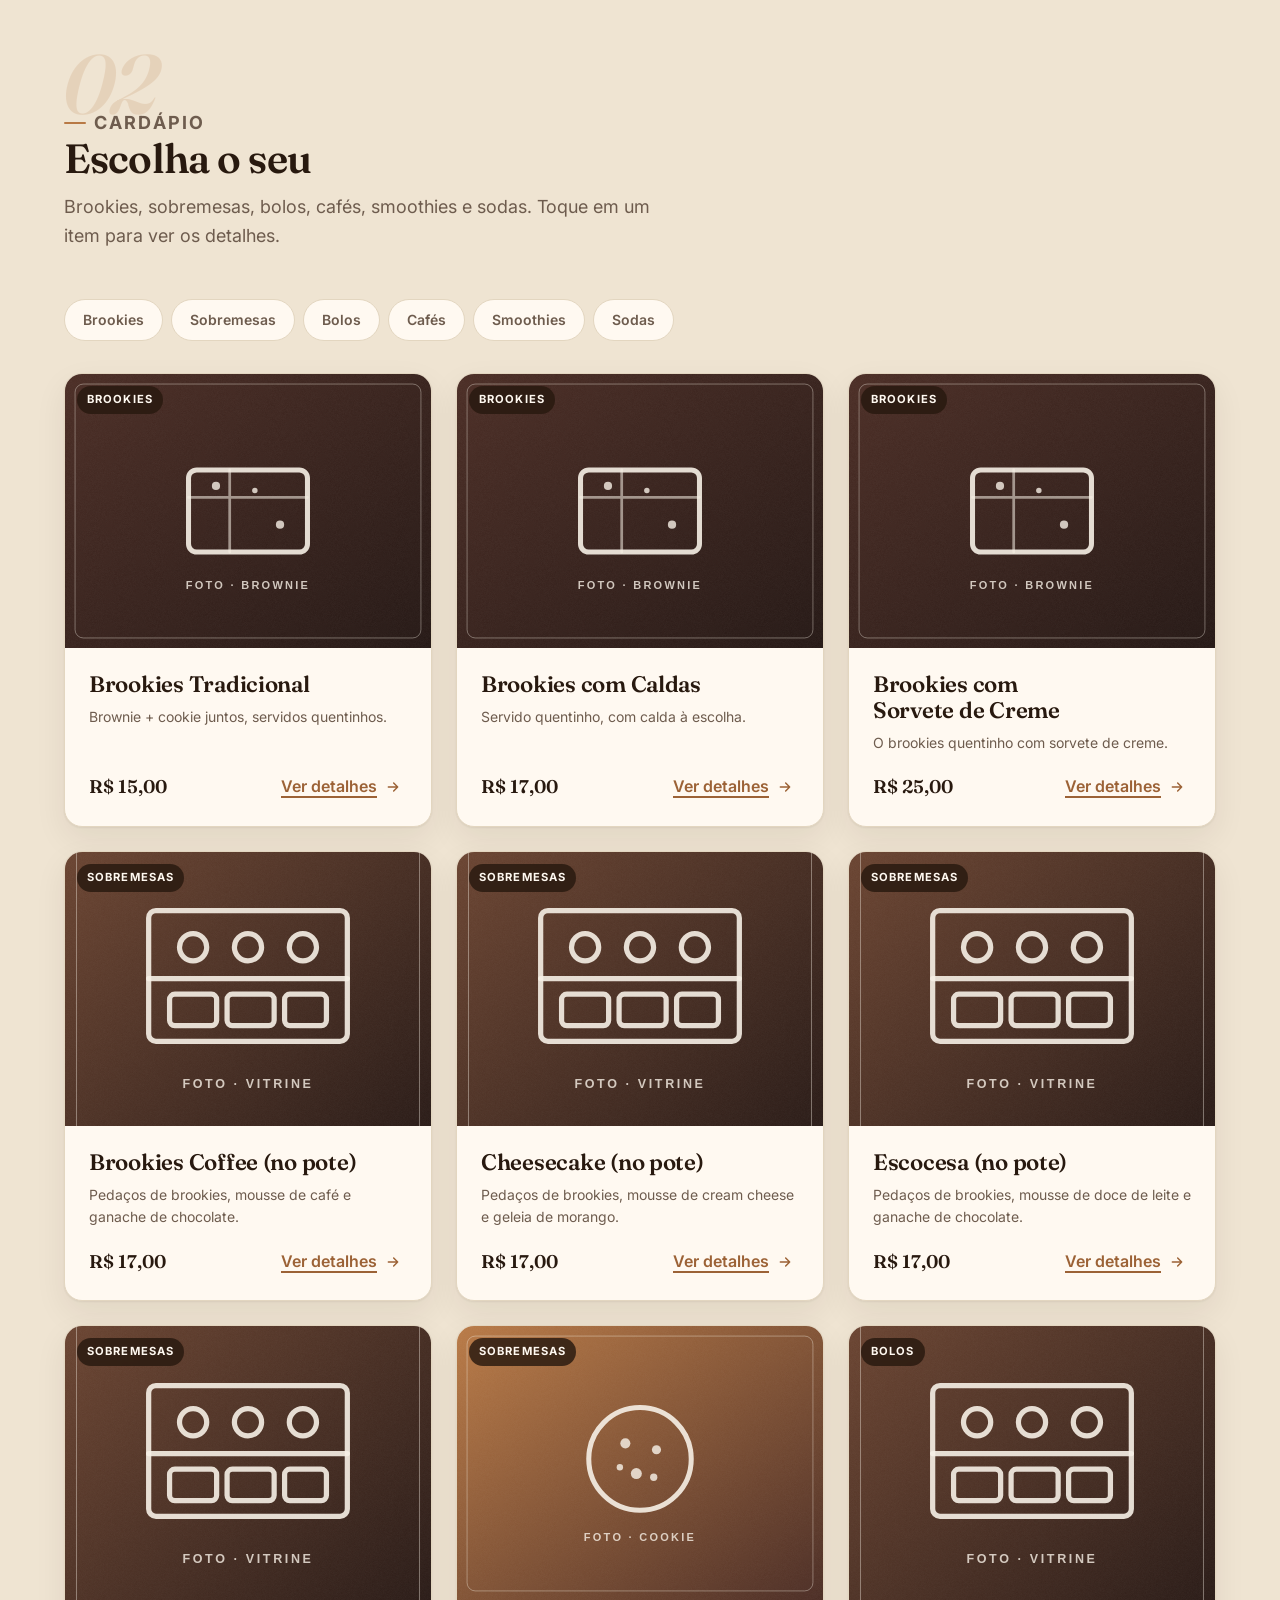
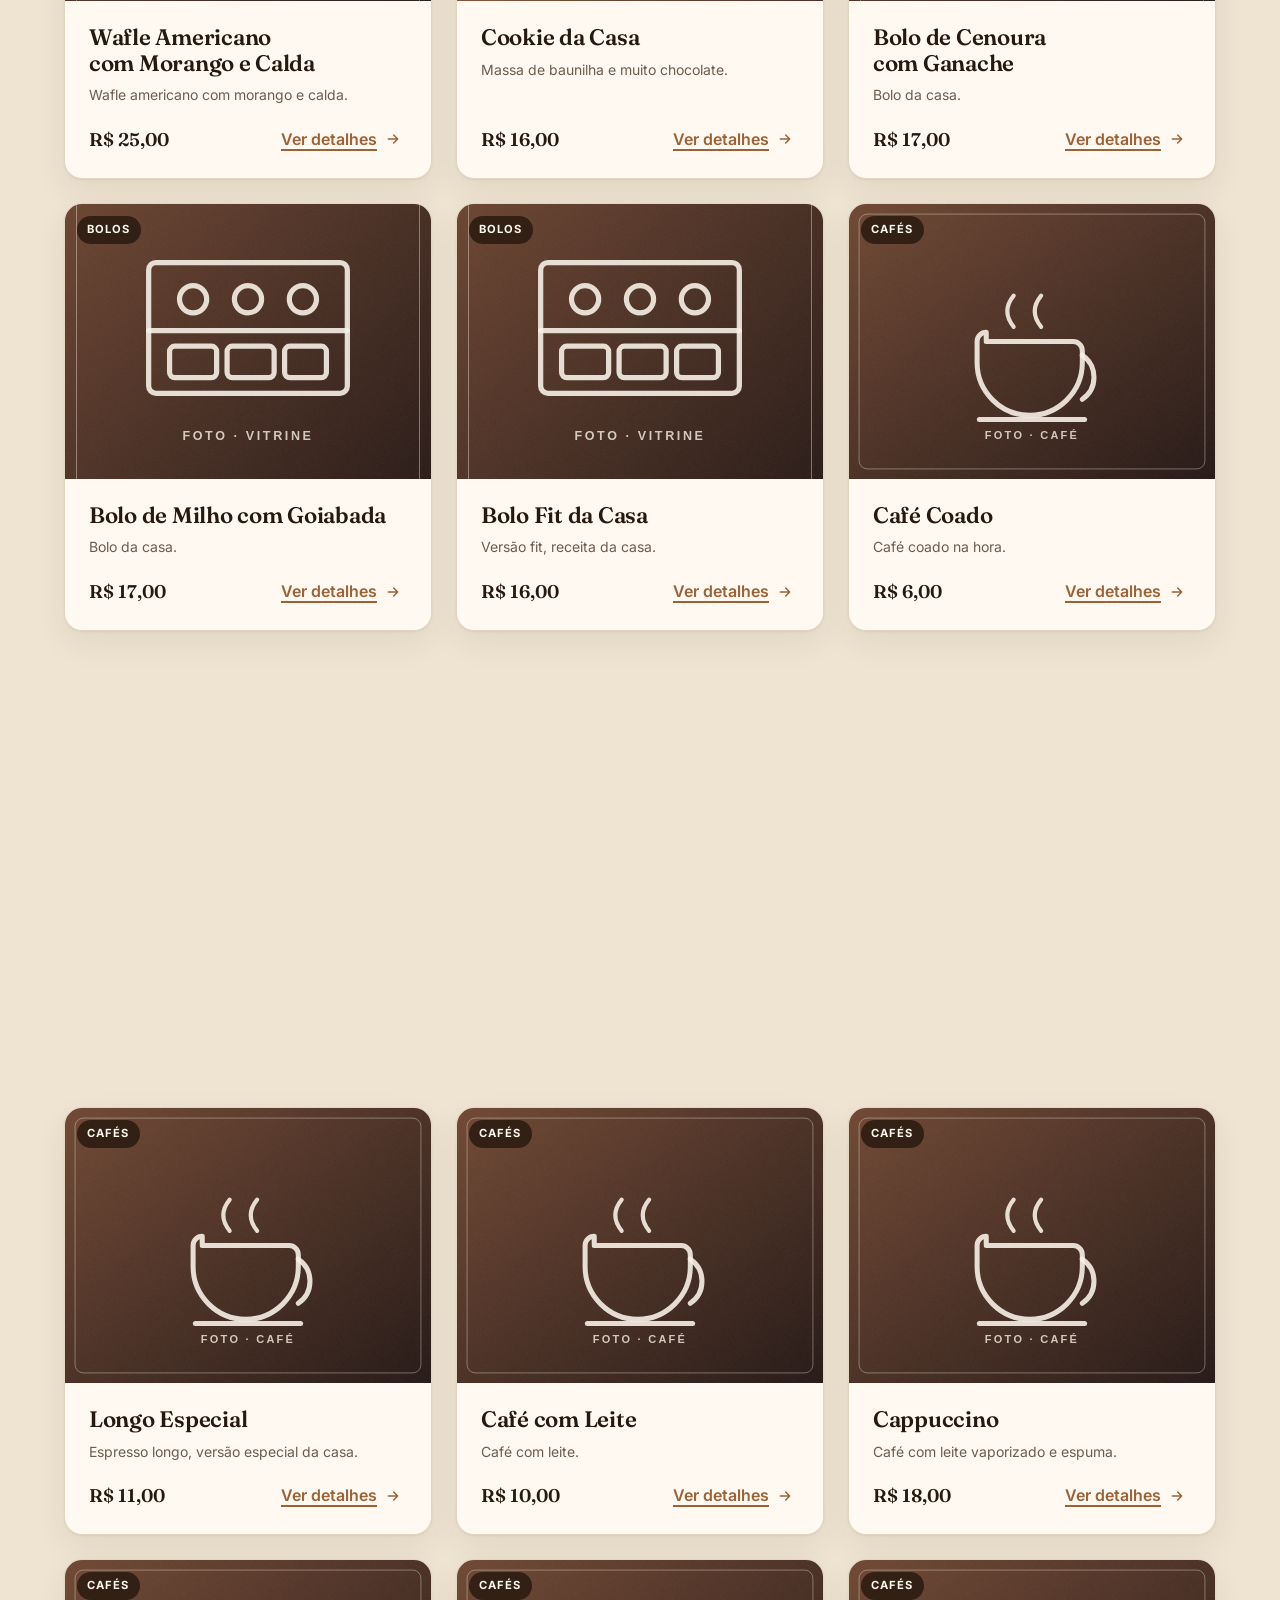
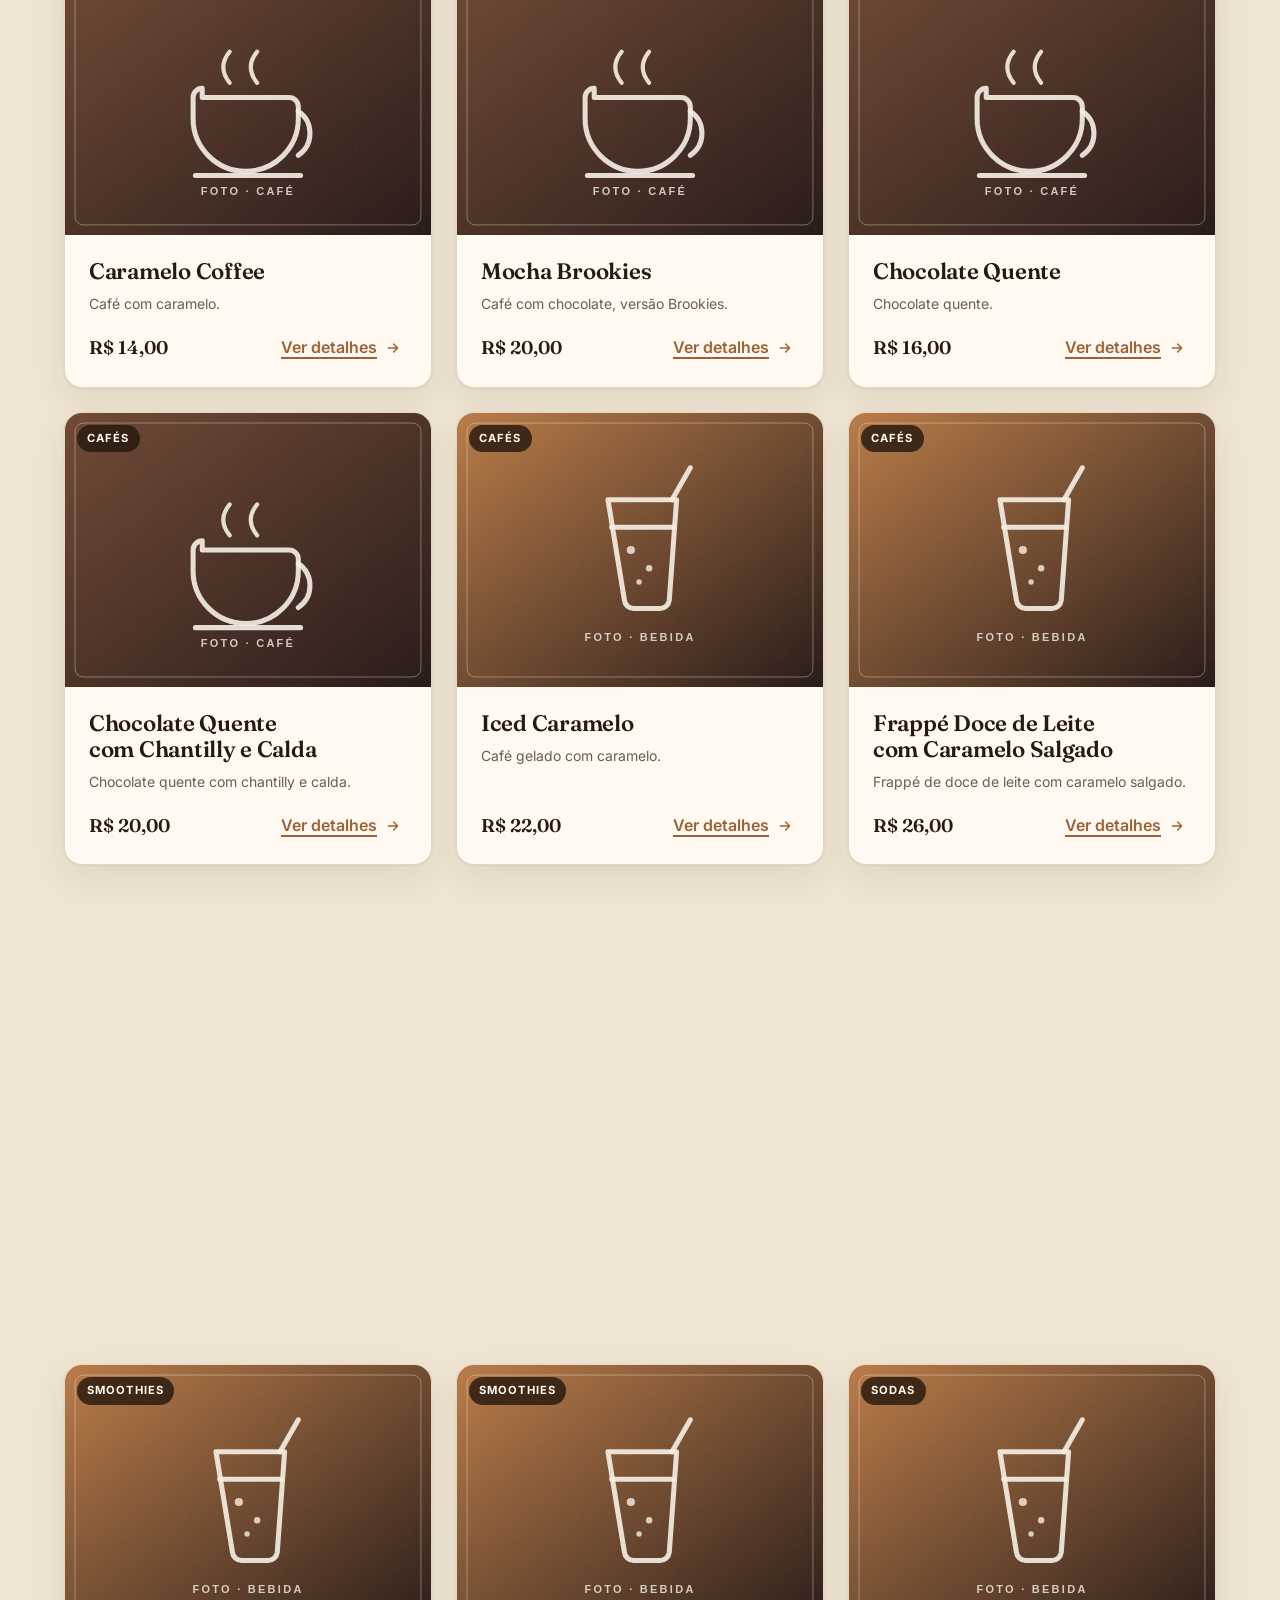
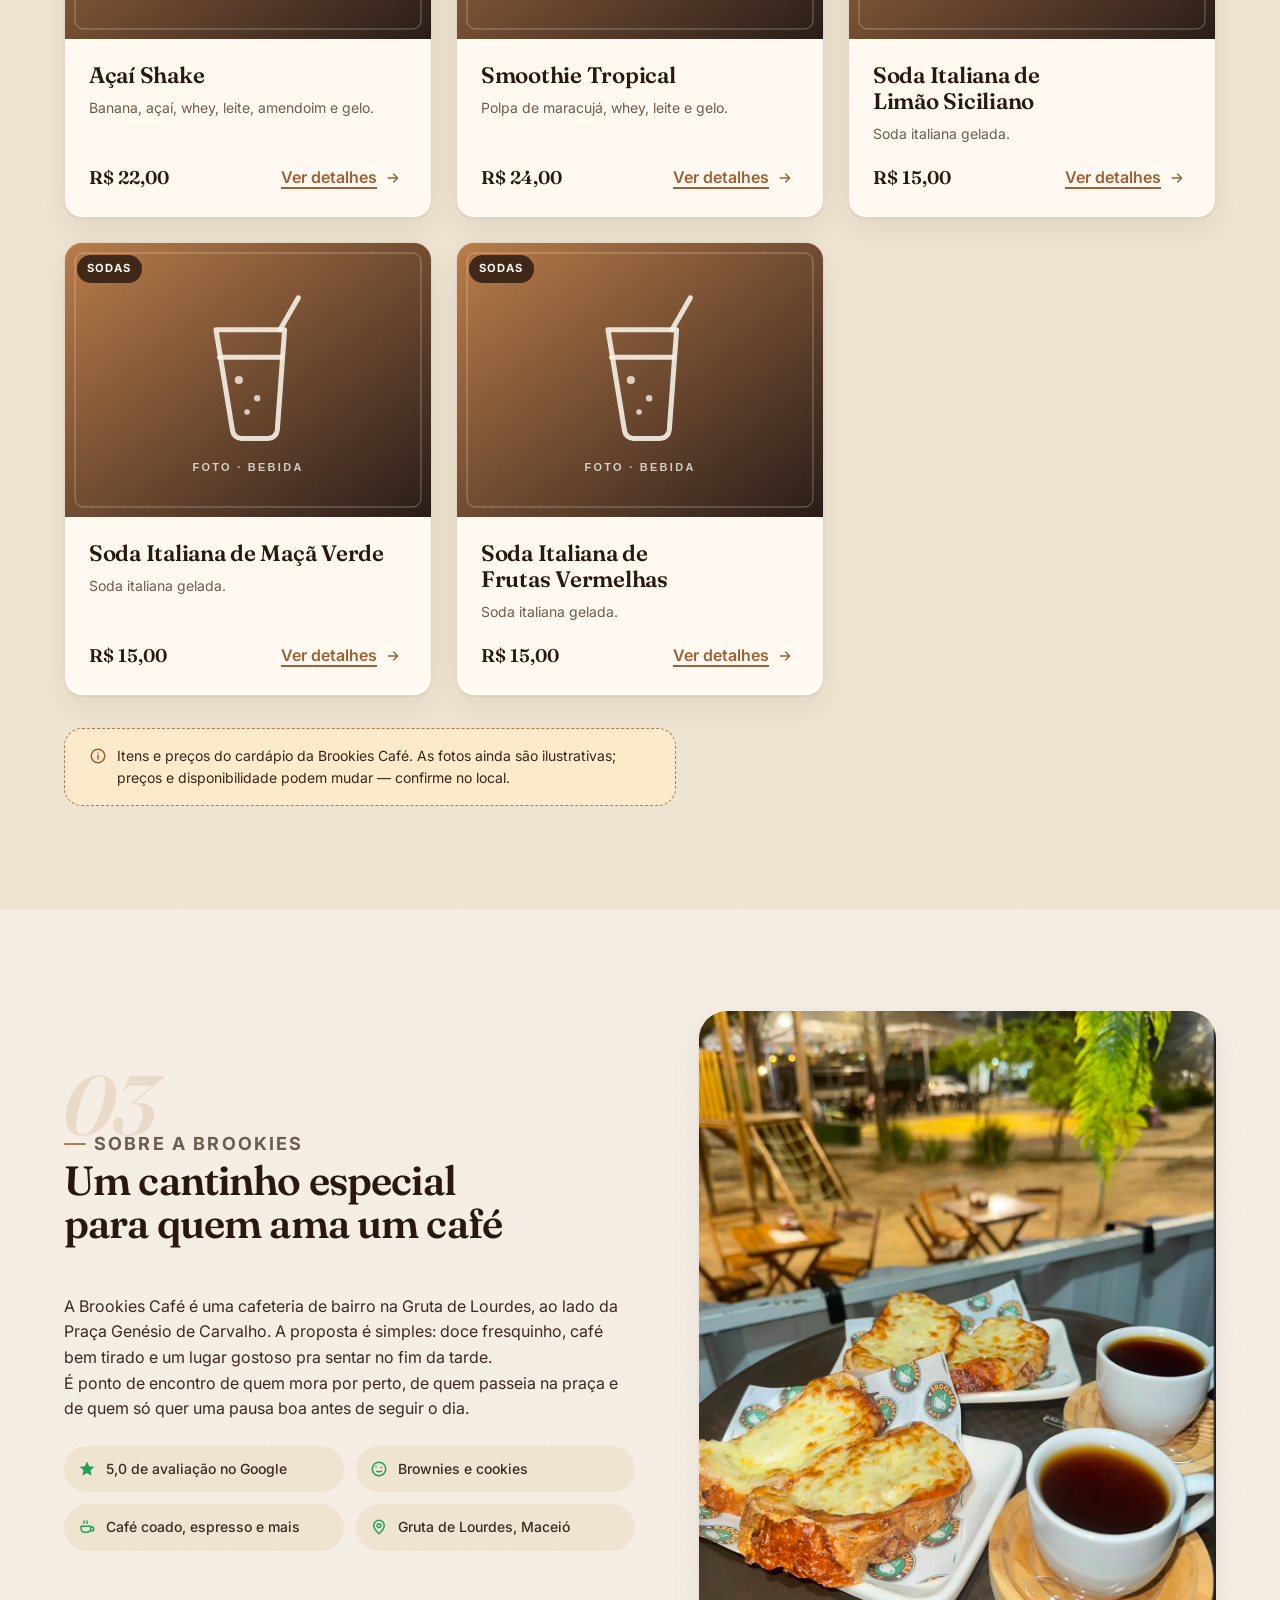
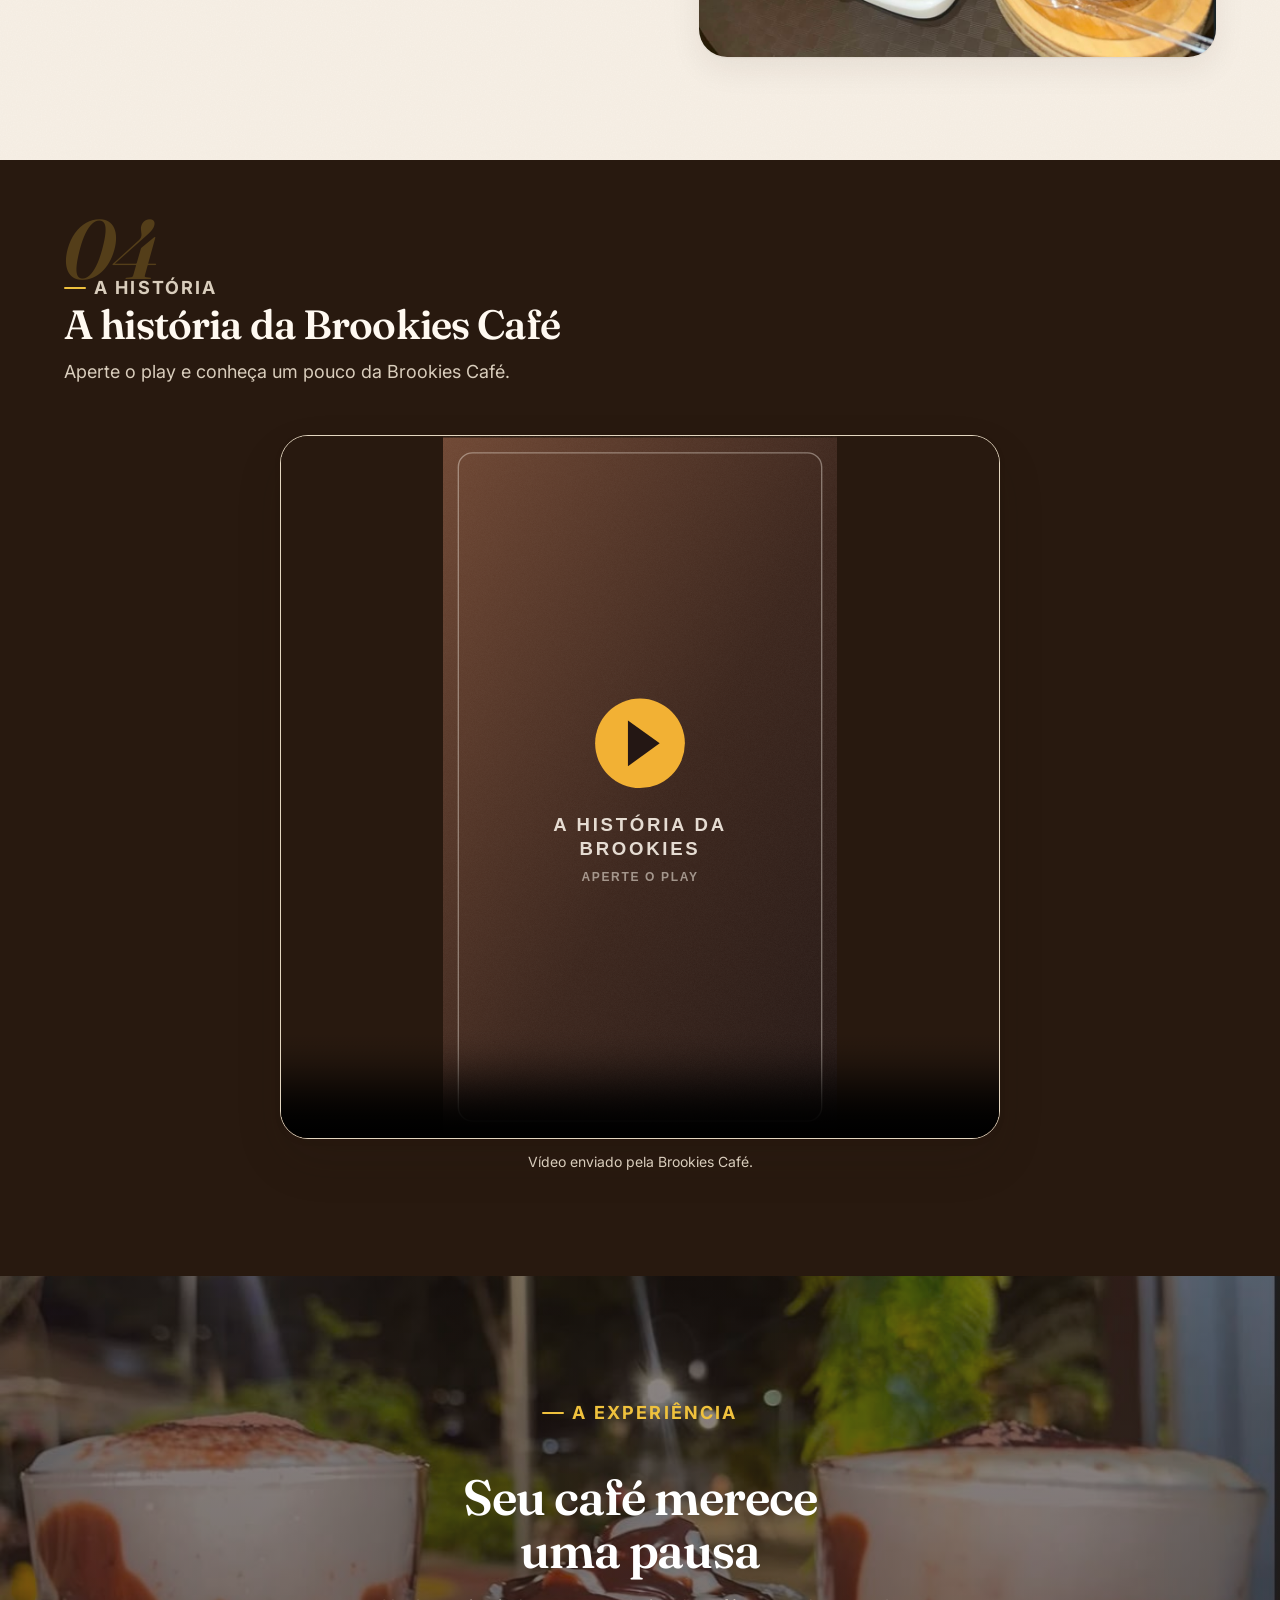
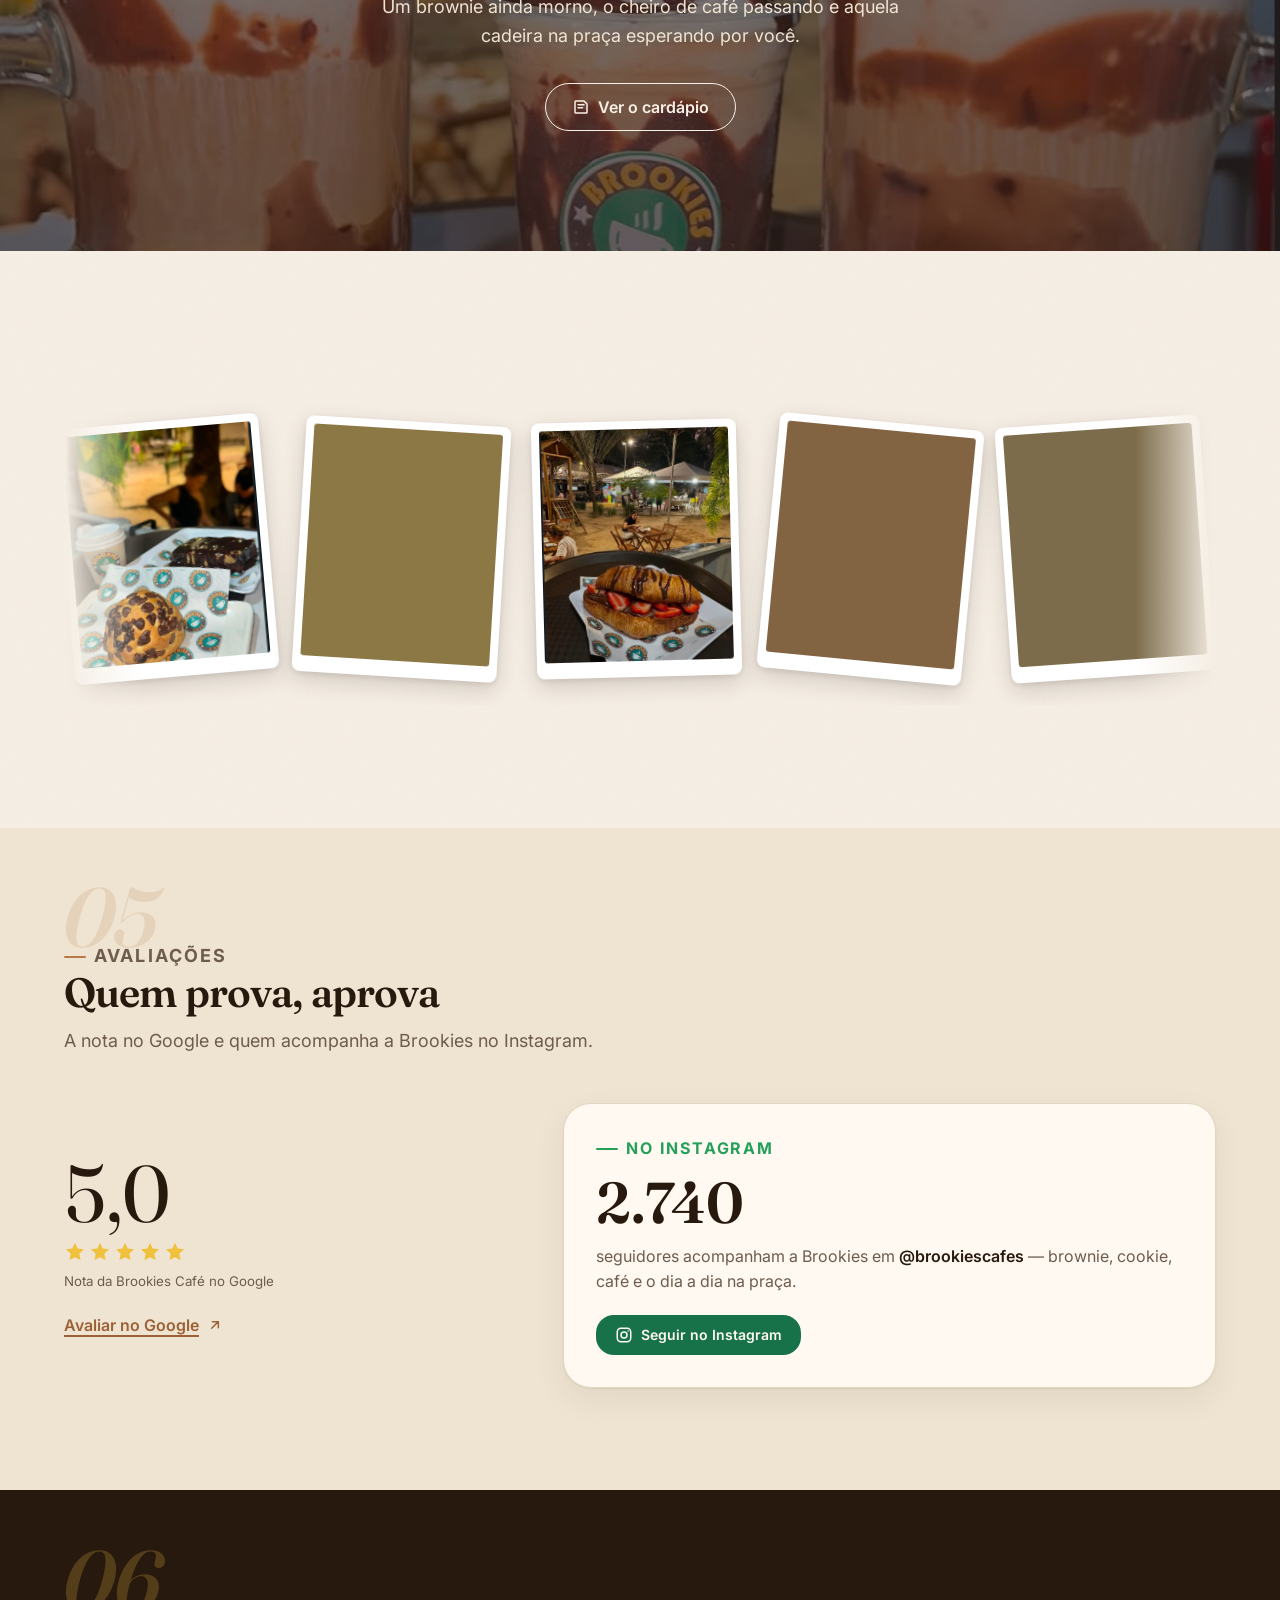
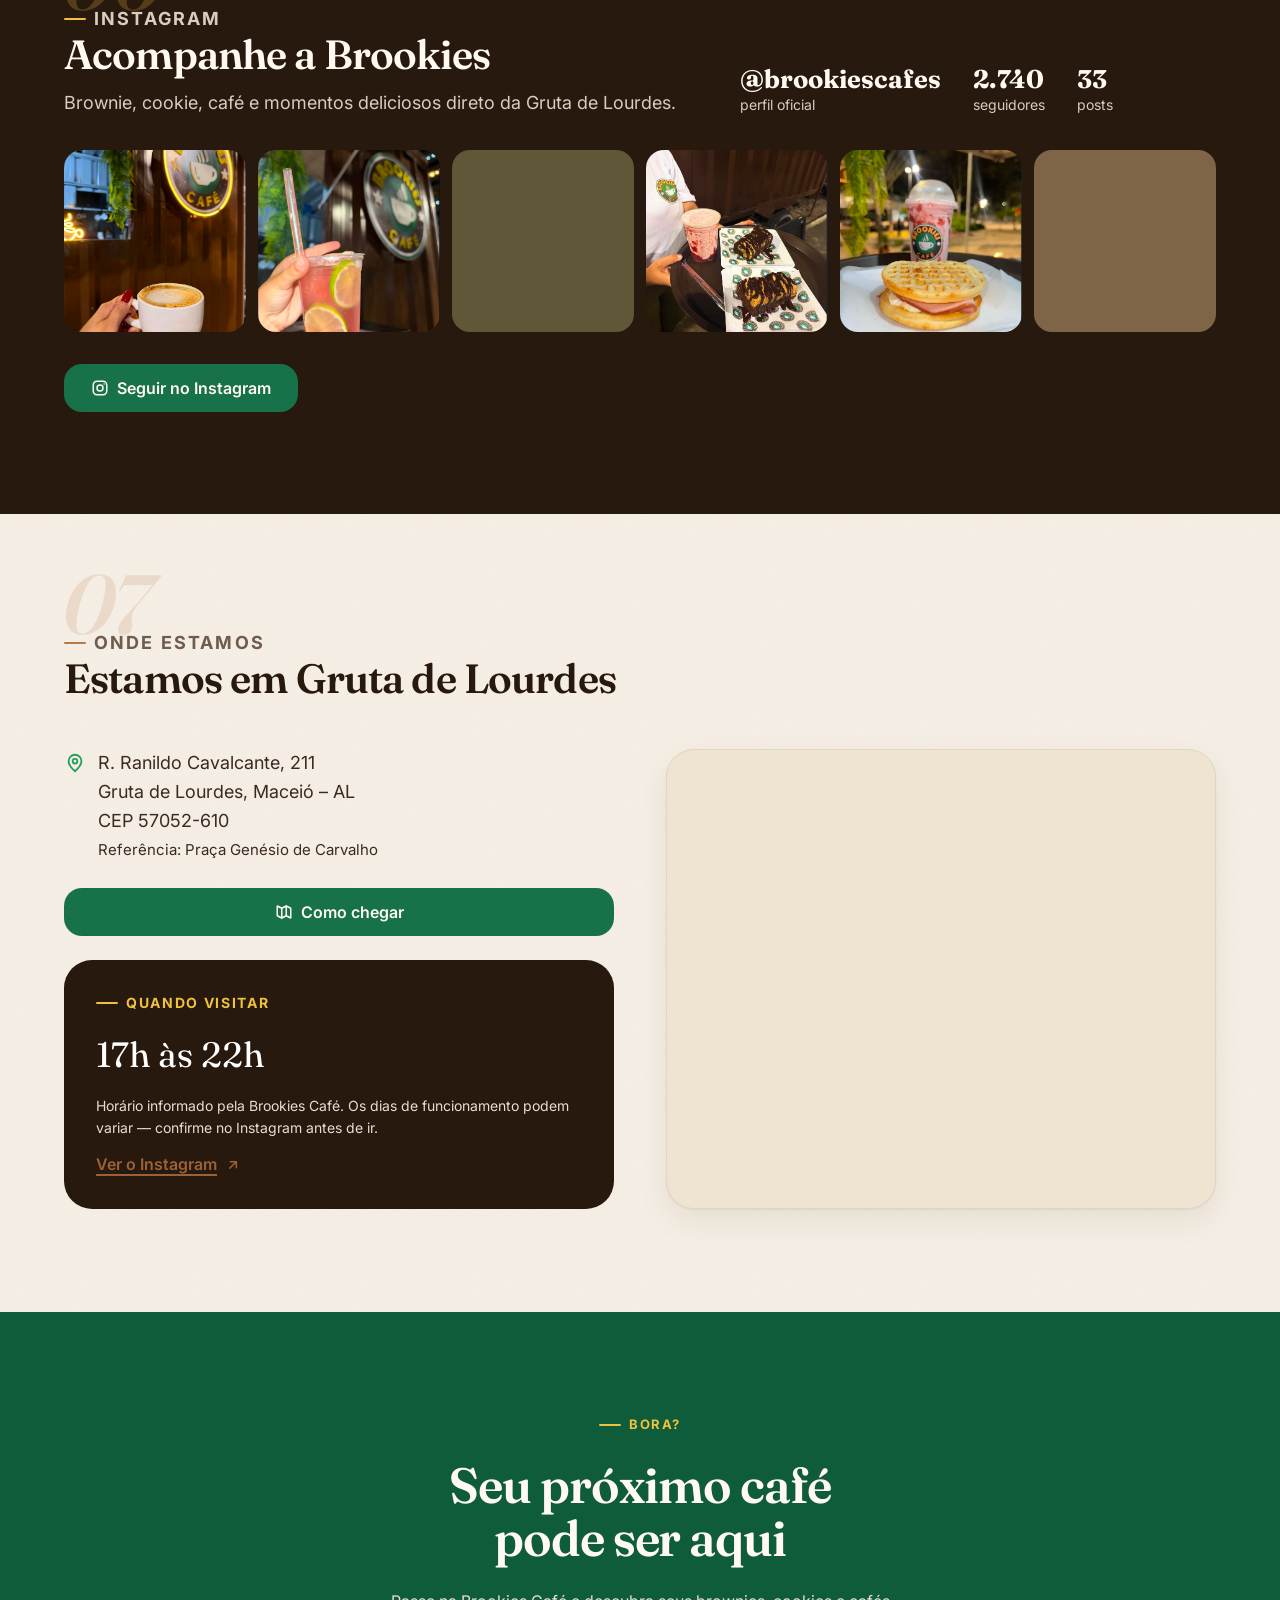
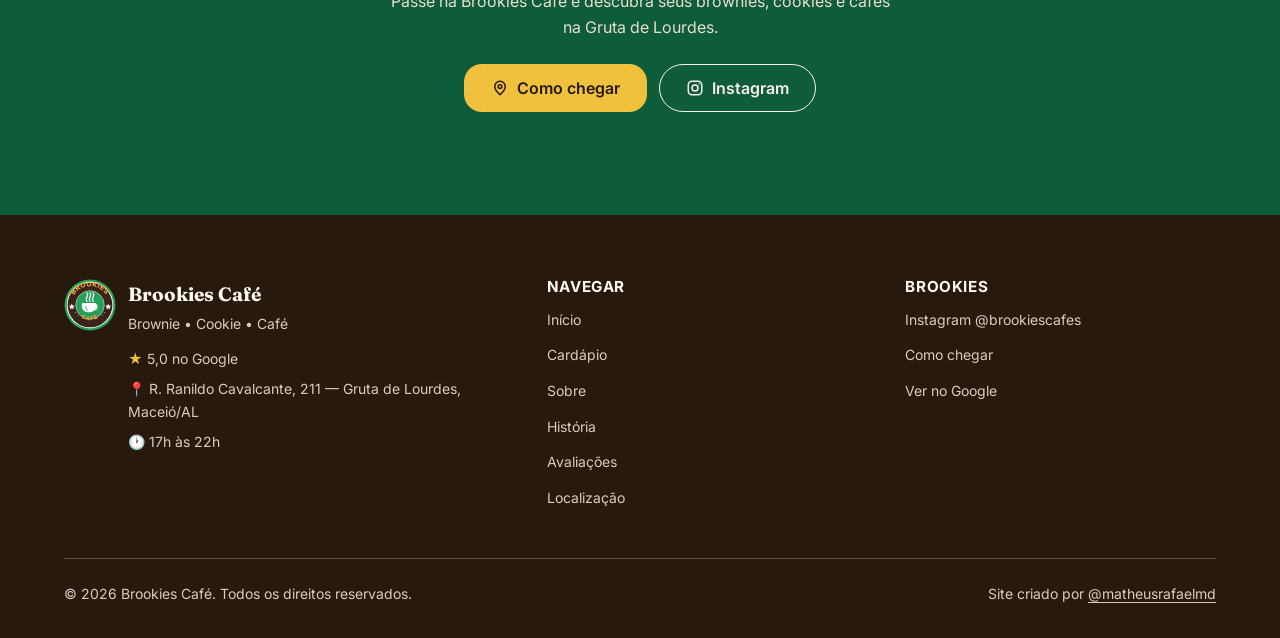
==== commit 66a7c266: "feat: credito ao criador no rodape Troca "Feito com carinho em Maceio - Site em construcao" por link" ====
--- a/index.html
+++ b/index.html
@@ -464,7 +464,7 @@
     </div>
     <div class="footer-bottom">
       <span>© <span id="ano">2026</span> Brookies Café. Todos os direitos reservados.</span>
-      <span>Feito com carinho em Maceió · Site em construção</span>
+      <span>Site criado por <a href="https://instagram.com/matheusrafaelmd" target="_blank" rel="noopener">@matheusrafaelmd</a></span>
     </div>
   </div>
 </footer>
--- a/assets/css/styles.css
+++ b/assets/css/styles.css
@@ -130,6 +130,9 @@
 .section--verde { background: var(--cor-verde-fundo); color: var(--cor-texto-inverso); }
 .section--dark h2, .section--dark h3,
 .section--verde h2, .section--verde h3 { color: var(--cor-fundo-clara); }
+/* títulos dentro de cards claros NÃO herdam o texto claro da seção verde/marrom */
+.section--dark .feature-card h3, .section--verde .feature-card h3,
+.section--dark .proof-card :where(h2, h3), .section--verde .proof-card :where(h2, h3) { color: var(--cor-chocolate); }
 .section--dark .eyebrow, .section--verde .eyebrow { color: var(--cor-ouro); }
 .section--dark .eyebrow::before, .section--verde .eyebrow::before { background: var(--cor-ouro); }
 .section--dark p, .section--verde p { color: #E8DED0; }
@@ -666,6 +669,8 @@
 .footer-meta { display: grid; gap: 8px; font-size: var(--fs-small); }
 .footer-meta .star { color: var(--cor-ouro); }
 .footer-bottom { margin-top: var(--space-7); padding-top: var(--space-5); border-top: 1px solid var(--cor-borda-inversa); font-size: var(--fs-small); display: flex; flex-wrap: wrap; gap: var(--space-3); justify-content: space-between; }
+.footer-bottom a { color: #D9CDBC; text-decoration: underline; text-underline-offset: 3px; }
+.footer-bottom a:hover { color: #fff; }
 @media (max-width: 780px) { .footer-top { grid-template-columns: 1fr 1fr; } .footer-brand { grid-column: 1 / -1; } }
 @media (max-width: 460px) { .footer-top { grid-template-columns: 1fr; } }
 
